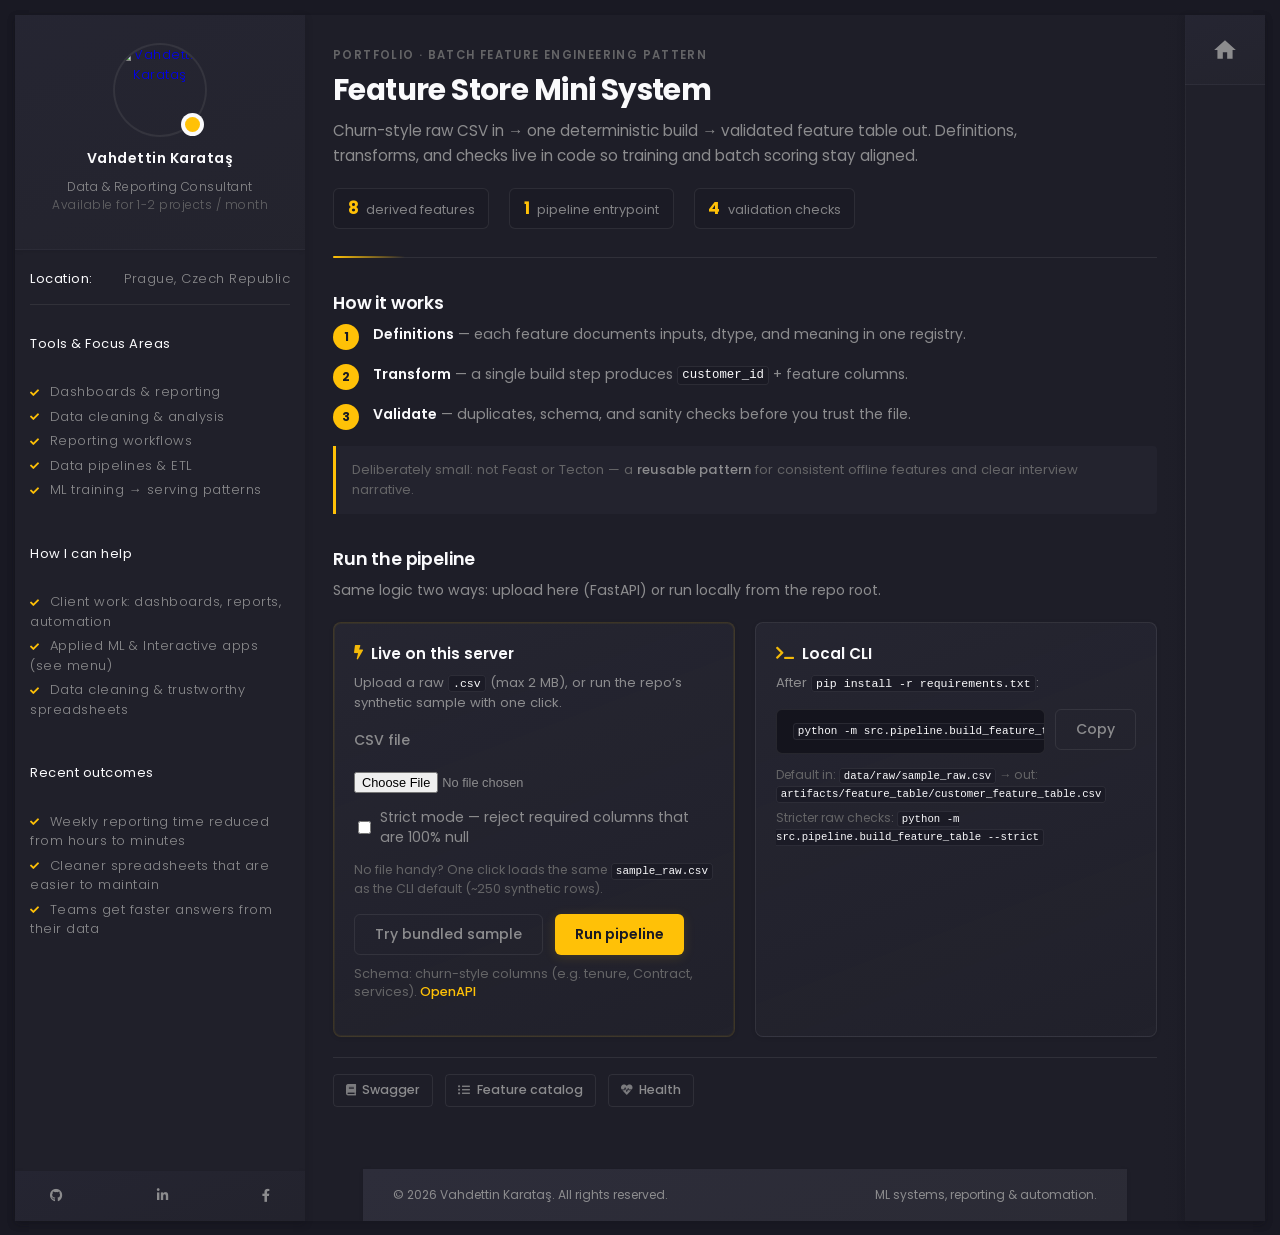
==== layout-shell/index.html @ 5b77ba9c "fix" ====
<!DOCTYPE html>
<html lang="en">
<head>
  <meta charset="UTF-8">
  <meta name="viewport" content="width=device-width, initial-scale=1.0">
  <!-- If you open this HTML from disk (file://), set your running API origin (uvicorn host:port). Ignored when served over http(s). -->
  <meta name="fs-api-origin" content="http://127.0.0.1:8000">
  <title>Feature Store Mini System — portfolio demo</title>
  <!-- Match main site: Poppins weights + Font Awesome 5 (same webfont family as SCSS "\f00c" checks) -->
  <link rel="preconnect" href="https://fonts.googleapis.com">
  <link rel="preconnect" href="https://fonts.gstatic.com" crossorigin>
  <link href="https://fonts.googleapis.com/css2?family=Poppins:wght@200;300;400;600;700&display=swap" rel="stylesheet">
  <link rel="stylesheet" href="https://cdnjs.cloudflare.com/ajax/libs/font-awesome/5.15.4/css/all.min.css" crossorigin="anonymous" referrerpolicy="no-referrer">
  <!-- Absolute /layout-shell/* so the same file works at GET / and GET /layout-shell/index.html -->
  <link rel="stylesheet" href="/layout-shell/styles.css">
  <link rel="stylesheet" href="/layout-shell/demo-content.css">
</head>
<body>
  <div class="shell-outer">
    <div class="shell-card">
      <!-- Left: same structure/classes as src/app/_layouts/info-bar/Index.jsx (desktop) -->
      <div class="art-info-bar">
        <div class="art-info-bar-frame">
          <div class="art-info-bar-header">
            <button type="button" class="art-info-bar-btn" aria-label="Toggle info" aria-expanded="false">
              <i class="fas fa-ellipsis-v" aria-hidden="true"></i>
            </button>
          </div>

          <div class="art-header">
            <div class="art-avatar">
              <a href="https://vahdetkaratas.com/img/face-1.jpg" class="art-avatar-curtain">
                <img src="https://vahdetkaratas.com/img/face-1.jpg" alt="Vahdettin Karataş" width="90" height="90">
                <i class="fas fa-expand" aria-hidden="true"></i>
              </a>
              <div class="art-lamp-light">
                <div class="art-available-lamp"></div>
              </div>
            </div>
            <h5 class="art-name mb-10"><a href="https://vahdetkaratas.com/">Vahdettin Karataş</a></h5>
            <div class="art-sm-text">Data &amp; Reporting Consultant</div>
            <div class="art-sm-text art-muted mb-10">Available for 1-2 projects / month</div>
          </div>

          <div id="scrollbar2" class="art-scroll-frame">
            <div class="art-table p-15-15">
              <ul>
                <li><h6>Location:</h6><span>Prague, Czech Republic</span></li>
              </ul>
            </div>

            <div class="art-ls-divider"></div>

            <div class="art-knowledge-block p-30-15">
              <h6 class="mb-15">Tools &amp; Focus Areas</h6>
              <ul class="art-knowledge-list p-15-0">
                <li>Dashboards &amp; reporting</li>
                <li>Data cleaning &amp; analysis</li>
                <li>Reporting workflows</li>
                <li>Data pipelines &amp; ETL</li>
                <li>ML training → serving patterns</li>
              </ul>
            </div>

            <div class="art-knowledge-block p-30-15">
              <h6 class="mb-15">How I can help</h6>
              <ul class="art-knowledge-list p-15-0">
                <li>Client work: dashboards, reports, automation</li>
                <li>Applied ML &amp; Interactive apps (see menu)</li>
                <li>Data cleaning &amp; trustworthy spreadsheets</li>
              </ul>
            </div>

            <div class="art-knowledge-block p-30-15">
              <h6 class="mb-15">Recent outcomes</h6>
              <ul class="art-knowledge-list p-15-0">
                <li>Weekly reporting time reduced from hours to minutes</li>
                <li>Cleaner spreadsheets that are easier to maintain</li>
                <li>Teams get faster answers from their data</li>
              </ul>
            </div>
          </div>

          <div class="art-ls-social">
            <a href="https://github.com/vahdetkaratas" target="_blank" rel="noopener noreferrer" title="Github"><i class="fab fa-github"></i></a>
            <a href="https://linkedin.com/in/vahdetkaratas" target="_blank" rel="noopener noreferrer" title="LinkedIn"><i class="fab fa-linkedin-in"></i></a>
            <a href="https://www.facebook.com/vakasoft/" target="_blank" rel="noopener noreferrer" title="Facebook"><i class="fab fa-facebook-f"></i></a>
          </div>
        </div>
      </div>

      <div class="shell-main-wrap" id="shellMainWrap">
        <div class="shell-mobile-curtain" id="shellMobileCurtain" aria-hidden="true"></div>
        <div class="shell-main">
          <main class="shell-scroll" id="shellScroll">
            <div class="shell-content" id="projectContent">
              <article class="fs-deck">
                <header class="fs-hero">
                  <p class="fs-eyebrow">Portfolio · batch feature engineering pattern</p>
                  <h1 class="fs-title">Feature Store Mini System</h1>
                  <p class="fs-subtitle">
                    Churn-style raw CSV in → one deterministic build → validated feature table out.
                    Definitions, transforms, and checks live in code so training and batch scoring stay aligned.
                  </p>
                  <ul class="fs-stats" aria-label="Project highlights">
                    <li><strong>8</strong><span>derived features</span></li>
                    <li><strong>1</strong><span>pipeline entrypoint</span></li>
                    <li><strong>4</strong><span>validation checks</span></li>
                  </ul>
                </header>

                <section class="fs-section" aria-labelledby="fs-fit-heading">
                  <h2 id="fs-fit-heading" class="fs-section-title">How it works</h2>
                  <ol class="fs-flow">
                    <li>
                      <span class="fs-flow-step" aria-hidden="true">1</span>
                      <span><strong>Definitions</strong> — each feature documents inputs, dtype, and meaning in one registry.</span>
                    </li>
                    <li>
                      <span class="fs-flow-step" aria-hidden="true">2</span>
                      <span><strong>Transform</strong> — a single build step produces <code>customer_id</code> + feature columns.</span>
                    </li>
                    <li>
                      <span class="fs-flow-step" aria-hidden="true">3</span>
                      <span><strong>Validate</strong> — duplicates, schema, and sanity checks before you trust the file.</span>
                    </li>
                  </ol>
                  <p class="fs-scope-note">
                    Deliberately small: not Feast or Tecton — a <em>reusable pattern</em> for consistent offline features and clear interview narrative.
                  </p>
                </section>

                <section class="fs-section" aria-labelledby="fs-run-heading">
                  <h2 id="fs-run-heading" class="fs-section-title">Run the pipeline</h2>
                  <p class="fs-section-lead">Same logic two ways: upload here (FastAPI) or run locally from the repo root.</p>

                  <div class="fs-run-grid">
                    <div class="fs-run-card fs-run-card--live">
                      <h3 class="fs-run-card-title"><i class="fas fa-bolt" aria-hidden="true"></i> Live on this server</h3>
                      <p class="fs-run-card-lead">Upload a raw <code>.csv</code> (max 2&nbsp;MB), or run the repo&rsquo;s synthetic sample with one click.</p>
                      <form id="fs-form" class="fs-form-compact" aria-label="Run pipeline on CSV">
                        <div class="fs-form-row">
                          <label class="fs-file-label" for="fs-file">CSV file</label>
                          <input type="file" id="fs-file" name="file" accept=".csv,text/csv" class="fs-file-input">
                        </div>
                        <div class="fs-form-row fs-form-row--tight">
                          <label class="fs-check-label"><input type="checkbox" id="fs-strict" name="strict"> Strict mode — reject required columns that are 100% null</label>
                        </div>
                        <p class="fs-sample-hint">No file handy? One click loads the same <code>sample_raw.csv</code> as the CLI default (~250 synthetic rows).</p>
                        <div class="fs-form-actions fs-form-actions--split">
                          <button type="button" class="fs-btn fs-btn--ghost" id="fs-sample-btn">Try bundled sample</button>
                          <button type="submit" class="fs-btn fs-btn--primary" id="fs-submit">Run pipeline</button>
                        </div>
                        <p class="fs-muted">Schema: churn-style columns (e.g. tenure, Contract, services). <a href="../docs" target="_blank" rel="noopener noreferrer">OpenAPI</a></p>
                      </form>
                    </div>

                    <div class="fs-run-card fs-run-card--cli">
                      <h3 class="fs-run-card-title"><i class="fas fa-terminal" aria-hidden="true"></i> Local CLI</h3>
                      <p class="fs-run-card-lead">After <code>pip install -r requirements.txt</code>:</p>
                      <div class="fs-cli-block">
                        <pre class="fs-cli" id="fs-cli-default"><code>python -m src.pipeline.build_feature_table</code></pre>
                        <button type="button" class="fs-btn fs-btn--ghost" id="fs-copy-cli" aria-label="Copy CLI command">Copy</button>
                      </div>
                      <p class="fs-cli-meta">Default in: <code>data/raw/sample_raw.csv</code> → out: <code>artifacts/feature_table/customer_feature_table.csv</code></p>
                      <p class="fs-cli-meta">Stricter raw checks: <code>python -m src.pipeline.build_feature_table --strict</code></p>
                    </div>
                  </div>

                  <nav class="fs-quick-links" aria-label="API shortcuts">
                    <a href="/docs" class="fs-quick-link" target="_blank" rel="noopener noreferrer"><i class="fas fa-book" aria-hidden="true"></i> Swagger</a>
                    <a href="/features" class="fs-quick-link"><i class="fas fa-list-ul" aria-hidden="true"></i> Feature catalog</a>
                    <a href="/health" class="fs-quick-link"><i class="fas fa-heartbeat" aria-hidden="true"></i> Health</a>
                  </nav>
                </section>
              </article>

              <div id="fs-error" class="fs-error fs-hidden" role="alert"></div>

              <div id="fs-result" class="fs-results fs-hidden">
                <h2 class="fs-section-title fs-results-title">Results</h2>
                <p class="fs-results-hint">JSON summaries below; preview is the first rows of the built feature table.</p>
                <div class="fs-panel">
                  <h3 class="fs-panel-title">Meta</h3>
                  <pre id="fs-meta" class="fs-pre"></pre>
                </div>
                <div class="fs-panel">
                  <h3 class="fs-panel-title">Input summary</h3>
                  <pre id="fs-input" class="fs-pre"></pre>
                </div>
                <div class="fs-panel">
                  <h3 class="fs-panel-title">Output summary</h3>
                  <pre id="fs-output" class="fs-pre"></pre>
                </div>
                <div class="fs-panel">
                  <h3 class="fs-panel-title">Validation <span id="fs-val-badge"></span></h3>
                  <pre id="fs-validation-summary" class="fs-pre"></pre>
                </div>
                <div class="fs-panel">
                  <h3 class="fs-panel-title">Feature columns</h3>
                  <pre id="fs-feature-cols" class="fs-pre"></pre>
                </div>
                <div class="fs-panel">
                  <h3 class="fs-panel-title">Preview rows</h3>
                  <p class="fs-panel-caption" id="fs-preview-caption" aria-live="polite"></p>
                  <div id="fs-preview-table" class="fs-table-wrap" role="region" aria-label="Feature table preview"></div>
                </div>
              </div>
            </div>

            <div class="container-fluid p-30-0">
              <footer class="footer">
                <div class="art-copy">© <span id="shellYear"></span> Vahdettin Karataş. All rights reserved.</div>
                <div class="footer-developer">ML systems, reporting &amp; automation.</div>
              </footer>
            </div>
          </main>
        </div>

        <aside class="shell-rail" aria-label="Home">
          <div class="shell-rail-header">
            <a class="shell-rail-home" href="https://vahdetkaratas.com/" id="shellHomeLink" title="Portfolio home" aria-label="Portfolio home">
              <svg viewBox="0 0 24 24" aria-hidden="true" class="shell-rail-home-icon">
                <path fill="currentColor" d="M10 20v-6h4v6h5v-8h3L12 3 2 12h3v8h5z"/>
              </svg>
            </a>
          </div>
          <div class="shell-rail-spacer" aria-hidden="true"></div>
        </aside>
      </div>
    </div>
  </div>

  <script>
    document.getElementById('shellYear').textContent = new Date().getFullYear();
    (function () {
      var btn = document.querySelector('.art-info-bar-btn');
      var bar = document.querySelector('.art-info-bar');
      var curtain = document.getElementById('shellMobileCurtain');
      if (!btn || !bar) return;
      function setOpen(open) {
        bar.classList.toggle('art-active', open);
        btn.classList.toggle('art-active', open);
        btn.setAttribute('aria-expanded', open ? 'true' : 'false');
        if (curtain) {
          curtain.classList.toggle('is-open', open);
          curtain.setAttribute('aria-hidden', open ? 'false' : 'true');
        }
      }
      btn.addEventListener('click', function () {
        setOpen(!bar.classList.contains('art-active'));
      });
      if (curtain) {
        curtain.addEventListener('click', function () {
          setOpen(false);
        });
      }
    })();
  </script>
  <script>
    (function () {
      var form = document.getElementById('fs-form');
      if (!form) return;
      var errEl = document.getElementById('fs-error');
      var resultEl = document.getElementById('fs-result');
      var submitBtn = document.getElementById('fs-submit');
      var sampleBtn = document.getElementById('fs-sample-btn');
      var copyCliBtn = document.getElementById('fs-copy-cli');

      if (copyCliBtn) {
        copyCliBtn.addEventListener('click', function () {
          var code = document.querySelector('#fs-cli-default code');
          var text = code ? code.textContent.trim() : '';
          if (!text) return;
          function done(ok) {
            var t = copyCliBtn.textContent;
            copyCliBtn.textContent = ok ? 'Copied' : 'Copy';
            if (ok) setTimeout(function () { copyCliBtn.textContent = t; }, 1600);
          }
          if (navigator.clipboard && navigator.clipboard.writeText) {
            navigator.clipboard.writeText(text).then(function () { done(true); }).catch(function () { done(false); });
          } else {
            done(false);
          }
        });
      }

      function showError(msg) {
        errEl.textContent = msg;
        errEl.classList.remove('fs-hidden');
        resultEl.classList.add('fs-hidden');
      }
      function clearError() {
        errEl.textContent = '';
        errEl.classList.add('fs-hidden');
      }

      function buildTable(rows) {
        if (!rows || !rows.length) return '<p class="fs-muted">No rows</p>';
        var keys = Object.keys(rows[0]);
        var h = '<table class="fs-data-table"><thead><tr>';
        keys.forEach(function (k) { h += '<th>' + escapeHtml(k) + '</th>'; });
        h += '</tr></thead><tbody>';
        rows.forEach(function (row) {
          h += '<tr>';
          keys.forEach(function (k) {
            var v = row[k];
            h += '<td>' + escapeHtml(v === null || v === undefined ? '' : String(v)) + '</td>';
          });
          h += '</tr>';
        });
        h += '</tbody></table>';
        return h;
      }
      function escapeHtml(s) {
        var d = document.createElement('div');
        d.textContent = s;
        return d.innerHTML;
      }

      /**
       * Resolve API URLs from this page location.
       * - http(s): one level up from layout-shell/ so /myapp/layout-shell/ → /myapp/demo/...
       * - file://: use meta fs-api-origin (default http://127.0.0.1:8000) — fetch cannot reach file:// paths.
       */
      function apiUrl(pathWithOptionalQuery) {
        var path = pathWithOptionalQuery.charAt(0) === '/' ? pathWithOptionalQuery.slice(1) : pathWithOptionalQuery;
        if (window.location.protocol === 'file:') {
          var meta = document.querySelector('meta[name="fs-api-origin"]');
          var origin = (meta && meta.getAttribute('content') || '').trim().replace(/\/$/, '');
          if (!origin) origin = 'http://127.0.0.1:8000';
          return origin + '/' + path;
        }
        return new URL('../' + path, window.location.href).href;
      }

      function setRunLoading(on, spinner) {
        submitBtn.disabled = on;
        if (sampleBtn) sampleBtn.disabled = on;
        submitBtn.classList.remove('is-loading');
        if (sampleBtn) sampleBtn.classList.remove('is-loading');
        if (on) {
          if (spinner === 'sample' && sampleBtn) sampleBtn.classList.add('is-loading');
          else submitBtn.classList.add('is-loading');
        }
        form.setAttribute('aria-busy', on ? 'true' : 'false');
      }

      function parseFetchResponse(res) {
        var ct = (res.headers.get('content-type') || '').toLowerCase();
        if (ct.indexOf('application/json') !== -1) {
          return res.json().then(function (data) {
            return { ok: res.ok, status: res.status, data: data, raw: null };
          });
        }
        return res.text().then(function (text) {
          return { ok: res.ok, status: res.status, data: null, raw: text };
        });
      }

      function postTransform(file) {
        var strict = document.getElementById('fs-strict').checked;
        var url = apiUrl('/demo/transform' + (strict ? '?strict=true' : ''));
        var fd = new FormData();
        fd.append('file', file);

        setRunLoading(true, 'submit');
        fetch(url, { method: 'POST', body: fd })
          .then(parseFetchResponse)
          .then(function (r) {
            setRunLoading(false);
            if (r.data === null && r.raw !== null) {
              var snippet = (r.raw || '').slice(0, 400);
              showError('Expected JSON from API but got another response (' + r.status + ').\n\n' + (snippet ? snippet + (r.raw.length > 400 ? '…' : '') : '(empty body)'));
              return;
            }
            if (!r.ok) {
              var d = r.data;
              var msg;
              if (r.status === 422 && d && d.detail && typeof d.detail === 'object') {
                msg = JSON.stringify(d.detail, null, 2);
              } else if (d && d.detail !== undefined) {
                msg = typeof d.detail === 'string' ? d.detail : JSON.stringify(d.detail, null, 2);
              } else {
                msg = d ? JSON.stringify(d, null, 2) : String(r.raw || '');
              }
              showError('Request failed (' + r.status + '):\n' + msg);
              return;
            }
            var data = r.data;
            document.getElementById('fs-meta').textContent = JSON.stringify(data.meta, null, 2);
            document.getElementById('fs-input').textContent = JSON.stringify(data.input, null, 2);
            document.getElementById('fs-output').textContent = JSON.stringify({
              row_count: data.output.row_count,
              column_count: data.output.column_count,
              id_column: data.output.id_column,
              feature_columns: data.output.feature_columns
            }, null, 2);
            document.getElementById('fs-validation-summary').textContent = JSON.stringify(data.validation.summary, null, 2);
            document.getElementById('fs-feature-cols').textContent = (data.output.feature_columns || []).join(', ');
            var rows = data.preview && data.preview.rows;
            document.getElementById('fs-preview-table').innerHTML = buildTable(rows);
            var cap = document.getElementById('fs-preview-caption');
            if (cap) {
              var n = rows && rows.length ? rows.length : 0;
              var lim = data.preview && data.preview.limit != null ? data.preview.limit : '';
              var cols = data.output && data.output.column_count != null ? data.output.column_count : '';
              cap.textContent = n
                ? 'Showing ' + n + ' row' + (n === 1 ? '' : 's') + (lim !== '' ? ' (preview cap ' + lim + ')' : '') + (cols !== '' ? ' · ' + cols + ' columns in output' : '') + '.'
                : '';
            }

            var badge = document.getElementById('fs-val-badge');
            var allOk = data.validation && data.validation.summary && data.validation.summary.all_ok;
            badge.innerHTML = allOk
              ? '<span class="fs-badge ok">all_ok</span>'
              : '<span class="fs-badge fail">issues</span>';

            resultEl.classList.remove('fs-hidden');
            var reduceMotion = window.matchMedia && window.matchMedia('(prefers-reduced-motion: reduce)').matches;
            try {
              resultEl.scrollIntoView({ behavior: reduceMotion ? 'auto' : 'smooth', block: 'start' });
            } catch (e) {
              resultEl.scrollIntoView(true);
            }
          })
          .catch(function (err) {
            setRunLoading(false);
            var msg = err.message || String(err);
            if (msg === 'Failed to fetch' || (err && err.name === 'TypeError')) {
              msg += '\n\nIf you opened this page from disk (file://), start the API (uvicorn) and either open http://127.0.0.1:8000/ or edit the fs-api-origin meta tag to match your server.';
            }
            showError(msg);
          });
      }

      if (sampleBtn) {
        sampleBtn.addEventListener('click', function () {
          clearError();
          resultEl.classList.add('fs-hidden');
          var cap = document.getElementById('fs-preview-caption');
          if (cap) cap.textContent = '';
          setRunLoading(true, 'sample');
          fetch(apiUrl('/demo/sample-raw.csv'))
            .then(function (res) {
              if (!res.ok) {
                setRunLoading(false);
                showError('Could not load bundled sample (' + res.status + '). Is data/raw/sample_raw.csv deployed with the app?');
                return null;
              }
              return res.blob();
            })
            .then(function (blob) {
              if (!blob) return;
              var file = new File([blob], 'sample_raw.csv', { type: 'text/csv' });
              postTransform(file);
            })
            .catch(function (err) {
              setRunLoading(false);
              var msg = err.message || String(err);
              if (msg === 'Failed to fetch' || (err && err.name === 'TypeError')) {
                msg += '\n\nIf you opened this page from disk (file://), start the API (uvicorn) and either open http://127.0.0.1:8000/ or edit the fs-api-origin meta tag to match your server.';
              }
              showError(msg);
            });
        });
      }

      form.addEventListener('submit', function (e) {
        e.preventDefault();
        clearError();
        resultEl.classList.add('fs-hidden');

        var fileInput = document.getElementById('fs-file');
        if (!fileInput.files || !fileInput.files.length) {
          showError('Choose a CSV file, or use “Try bundled sample”.');
          return;
        }

        postTransform(fileInput.files[0]);
      });
    })();
  </script>
</body>
</html>
---- layout-shell/styles.css ----
/**
 * layout-shell — info bar transcribed from:
 *   _config.scss (tokens), _info-bar.scss, _common.scss (art-table, utilities),
 *   _markup.scss (.art-info-bar / .art-scroll-frame), _enhancements.scss (info bar tweaks)
 */
:root {
  --main-color: #ffc107;
  --text-neon: 0 0 3px rgba(250, 250, 252, 0.4);
  --info-bar-1: rgb(32, 32, 42);
  --info-bar-2-a: rgb(37, 37, 50);
  --info-bar-2-b: rgb(35, 35, 45);
  --content-bg: rgb(30, 30, 40);
  --deep: rgb(25, 25, 35);
  --card-a: rgb(45, 45, 58);
  --card-b: rgb(43, 43, 53);
  --card-s-light: linear-gradient(159deg, rgba(45, 45, 58, 0.88) 0%, rgba(43, 43, 53, 0.88) 100%);
  --text-1: rgb(250, 250, 252);
  --text-2: rgb(140, 140, 142);
  --text-3: rgb(100, 100, 102);
  --border-soft: rgba(255, 255, 255, 0.08);
  --shadow-1: 0 3px 8px 0 rgba(15, 15, 20, 0.2);
  --shadow-2: 0 1px 4px 0 rgba(15, 15, 20, 0.1);
  --tr-sm: 0.2s ease-out;
  --tr-md: 0.4s ease-in-out;
  --rail-width: 80px;
}

* {
  box-sizing: border-box;
}

html,
body {
  margin: 0;
  min-height: 100%;
}

/* Shell outer = .art-app padding */
.shell-outer {
  padding: 15px;
  min-height: 100vh;
  overflow-x: hidden;
  font-family: "Poppins", var(--font-primary, sans-serif);
  background: var(--deep);
  color: var(--text-2);
  font-size: 13px;
  font-weight: 300;
  letter-spacing: 0.5px;
  -webkit-font-smoothing: subpixel-antialiased;
}

.shell-outer * {
  scrollbar-width: none;
}
.shell-outer *::-webkit-scrollbar {
  display: none;
}

.shell-card {
  max-width: 1440px;
  margin: 0 auto;
  background: var(--content-bg);
  box-shadow: var(--shadow-1);
  min-height: calc(100vh - 30px);
  display: flex;
  flex-wrap: nowrap;
  align-items: stretch;
  position: relative;
}

/* ========== INFO BAR (_info-bar.scss + _markup.scss) ========== */
/* No horizontal padding here — only .art-info-bar-frame has 0 15px (_markup).
   Adding both caused “box in box” (30px total inset vs original single gutter). */
/* Typography matches _common.scss body + info-bar text rhythm */
.art-info-bar {
  background: var(--info-bar-1);
  width: 290px;
  min-width: 290px;
  max-width: 290px;
  height: calc(100vh - 30px);
  position: relative;
  z-index: 999;
  box-shadow: var(--shadow-1);
  transition: 0.55s ease-in-out;
  box-sizing: border-box;
  overflow-x: hidden;
  font-size: 13px;
  font-weight: 300;
  letter-spacing: 0.5px;
  line-height: 1.5;
  -webkit-font-smoothing: subpixel-antialiased;
}

.art-info-bar .art-info-bar-frame {
  padding: 0 15px;
  position: relative;
  height: 100%;
  box-sizing: border-box;
}

/* Mobile header — hidden on desktop (_markup.scss) */
.art-info-bar .art-info-bar-header {
  width: 100%;
  height: 70px;
  justify-content: flex-start;
  align-items: center;
  position: absolute;
  left: 0;
  top: 0;
  z-index: 999999999999;
  display: none;
  box-sizing: border-box;
}

.art-info-bar .art-info-bar-btn {
  margin-left: auto;
  pointer-events: all;
  font-size: 14px;
  padding: 30px;
  background: none;
  border: none;
  font: inherit;
  cursor: pointer;
  color: var(--text-2);
}

.art-info-bar .art-info-bar-btn:hover {
  color: var(--text-1);
}

/* Fits inside .art-info-bar-frame (single 15px gutter — no root bar padding) */
.art-info-bar .art-header {
  position: absolute;
  left: 0;
  top: 0;
  z-index: 99999;
  width: 100%;
  box-sizing: border-box;
  padding: 30px;
  height: 235px;
  background: linear-gradient(159deg, rgba(37, 37, 50, 0.98) 0%, rgba(35, 35, 45, 0.98) 100%);
  text-align: center;
  box-shadow: var(--shadow-2);
  border-bottom: 1px solid rgba(140, 140, 142, 0.06);
}

.art-info-bar .art-avatar {
  width: 90px;
  height: 90px;
  margin: 0 auto 15px;
  border-radius: 50%;
  position: relative;
}

.art-info-bar .art-avatar .art-avatar-curtain {
  position: relative;
  width: 100%;
  height: 100%;
  border-radius: 50%;
  display: flex;
  justify-content: center;
  outline: inherit;
  transition: var(--tr-sm), box-shadow 0.2s ease;
  z-index: 0;
  overflow: hidden;
  box-shadow: 0 0 0 2px rgba(140, 140, 142, 0.15);
}

.art-info-bar .art-avatar .art-avatar-curtain:hover {
  opacity: 1;
  outline: inherit;
  box-shadow: 0 0 0 2px rgba(140, 140, 142, 0.25);
}

.art-info-bar .art-avatar .art-avatar-curtain i {
  background: linear-gradient(159deg, rgba(45, 45, 58, 0.88) 0%, rgba(43, 43, 53, 0.88) 100%);
  width: 30px;
  height: 30px;
  text-align: center;
  align-self: center;
  font-weight: 700;
  font-size: 12px;
  line-height: 30px;
  color: var(--text-1);
  border-radius: 50%;
  opacity: 0;
  z-index: 1;
  transition: var(--tr-md);
}

.art-info-bar .art-avatar .art-avatar-curtain img {
  position: absolute;
  width: 100%;
  height: 100%;
  object-fit: cover;
  border-radius: 50%;
  z-index: 0;
  left: 0;
  top: 0;
}

.art-info-bar .art-avatar .art-avatar-curtain:hover i {
  opacity: 0.7;
}

.art-info-bar .art-avatar .art-avatar-curtain:hover i:hover {
  opacity: 1;
  transform: scale(1.07);
}

/* Availability lamp */
.art-info-bar .art-avatar .art-lamp-light {
  z-index: 2;
}

.art-info-bar .art-avatar .art-lamp-light::before {
  content: "";
  position: absolute;
  bottom: -1px;
  right: 1px;
  background: var(--text-1);
  height: 23px;
  width: 23px;
  border-radius: 50%;
  animation: shell-puls 1s infinite;
}

@keyframes shell-puls {
  0% {
    transform: scale(0.6);
    opacity: 1;
  }
  100% {
    transform: scale(1);
    opacity: 0;
  }
}

.art-info-bar .art-avatar .art-available-lamp {
  position: absolute;
  bottom: 3px;
  right: 5px;
  height: 15px;
  width: 15px;
  background: var(--main-color);
  border-radius: 50%;
  z-index: 0;
  transition: var(--tr-md);
  overflow: visible;
}

/* Tooltip: SCSS uses position:relative on ::after — that keeps a layout box under the text area.
   Absolute + visibility fixes the phantom “extra box” while hover still matches the site. */
.art-info-bar .art-avatar .art-available-lamp::after {
  position: absolute;
  left: 28px;
  top: -10px;
  content: "I am available for freelance hire";
  width: 115px;
  display: block;
  padding: 5px 10px;
  font-size: 12px;
  font-weight: 200;
  font-family: "Poppins", sans-serif;
  color: var(--text-2);
  box-shadow: var(--shadow-2);
  background: var(--deep);
  opacity: 0;
  visibility: hidden;
  pointer-events: none;
  transform: translateX(20px);
  transition: var(--tr-md);
  text-align: left;
  white-space: normal;
  margin: 0;
}

.art-info-bar .art-avatar .art-available-lamp::before {
  content: "";
  position: absolute;
  height: 5px;
  width: 5px;
  right: -15px;
  top: 5px;
  opacity: 0;
  background: var(--deep);
  pointer-events: none;
  transform: translateX(20px) rotate(45deg);
  transition: var(--tr-md);
  z-index: 99;
}

.art-info-bar .art-avatar .art-available-lamp:hover::after {
  opacity: 1;
  visibility: visible;
  transform: translateX(0);
}

.art-info-bar .art-avatar .art-available-lamp:hover::before {
  opacity: 1;
  transform: translateX(0) rotate(45deg);
}

/* h5.art-name.mb-10 — .margin:0 was beating .mb-10 (higher specificity); keep 10px below name */
.art-info-bar .art-name {
  color: var(--text-1);
  transition: var(--tr-md);
  font-size: 14px;
  font-weight: 600;
  line-height: 1.25;
  margin: 0 0 10px 0;
  padding: 0;
}

.art-info-bar .art-name a {
  color: var(--text-1);
  text-decoration: none;
  transition: var(--tr-md);
}

.art-info-bar .art-name:hover a {
  color: var(--main-color);
}

.art-info-bar .art-header .art-sm-text {
  font-size: 12px;
  line-height: 1.5;
  margin: 0;
  padding: 0;
}

/* Scroll / list areas still use global .art-sm-text size if needed */
.art-sm-text {
  font-size: 12px;
}

.art-muted {
  color: var(--text-3);
}

/* .mb-10 under last header line (availability) */
.art-info-bar .art-header .art-sm-text.art-muted.mb-10 {
  margin-bottom: 10px;
}

.p-15-15 {
  padding-top: 15px;
  padding-bottom: 15px;
}

.p-30-15 {
  padding-top: 30px;
  padding-bottom: 15px;
}

.p-15-0 {
  padding-top: 15px;
  padding-bottom: 0;
}

.mb-10 {
  margin-bottom: 10px;
}

.mb-15 {
  margin-bottom: 15px;
}

/* Scroll area: _markup.scss .art-info-bar-frame .art-scroll-frame .scroll-content → 240px 0 50px */
.art-info-bar #scrollbar2.art-scroll-frame {
  width: 100%;
  max-width: 100%;
  height: calc(100vh - 30px);
  overflow-x: hidden;
  overflow-y: auto;
  -webkit-overflow-scrolling: touch;
  box-sizing: border-box;
  padding: 240px 0 50px;
}

/* _common.scss .art-table */
.art-info-bar .art-table {
  color: var(--text-2);
}

.art-info-bar .art-table ul {
  padding: 0;
  margin: 0;
}

.art-info-bar .art-table ul li {
  list-style-type: none;
  display: flex;
  justify-content: space-between;
  margin-bottom: 5px;
}

.art-info-bar .art-table ul li:last-child {
  margin-bottom: 0;
}

.art-info-bar .art-table ul li h6 {
  padding-right: 20px;
  margin: 0;
  font-size: 13px;
  font-weight: 400;
  color: var(--text-1);
  line-height: 1.45;
}

.art-info-bar .art-table ul li > span:nth-child(2) {
  text-align: right;
  font-size: 13px;
  line-height: 1.45;
}

/* _common .art-ls-divider + _enhancements */
.art-ls-divider {
  background: var(--text-3);
  width: 100%;
  height: 1px;
  opacity: 0.25;
}

/* .mb-15 must win — do not use margin:0 shorthand on h6 (was overriding .mb-15) */
.art-info-bar .art-knowledge-block > h6 {
  margin: 0 0 15px 0;
  padding: 0;
  font-size: 13px;
  font-weight: 400;
  color: var(--text-1);
  line-height: 1.35;
}

/* _info-bar.scss .art-knowledge-list */
.art-info-bar .art-knowledge-list {
  padding-left: 0;
  margin: 0;
  list-style: none;
}

.art-info-bar .art-knowledge-list li {
  list-style-type: none;
  margin-bottom: 5px;
  padding: 0;
  color: var(--text-2);
  font-size: 13px;
  line-height: 1.5;
}

.art-info-bar .art-knowledge-list li:last-child {
  margin-bottom: 0;
}

.art-info-bar .art-knowledge-list li::before {
  font-family: "Font Awesome 5 Free";
  font-weight: 900;
  content: "\f00c";
  margin-right: 10px;
  font-size: 9px;
  color: var(--main-color);
  display: inline-block;
  vertical-align: 0.1em;
}

/* _info-bar .art-ls-social */
.art-info-bar .art-ls-social {
  display: flex;
  align-items: center;
  justify-content: space-between;
  padding: 0 35px;
  height: 50px;
  background: linear-gradient(159deg, rgba(37, 37, 50, 0.98) 0%, rgba(35, 35, 45, 0.98) 100%);
  position: absolute;
  bottom: 0;
  box-shadow: var(--shadow-2);
  left: 0;
  width: 100%;
  box-sizing: border-box;
  z-index: 999;
}

/* _info-bar social links: no font-size in SCSS — inherit body 13px */
.art-info-bar .art-ls-social a {
  color: var(--text-2);
  transition: var(--tr-sm);
  font-size: 13px;
  line-height: 1;
}

.art-info-bar .art-ls-social a:hover {
  text-shadow: var(--text-neon);
  color: var(--text-1);
  transform: scale(1.1);
  opacity: 1;
}

/* ========== Main column + rail (unchanged shell) ========== */
.shell-main-wrap {
  flex: 1;
  min-width: 0;
  display: flex;
  flex-wrap: nowrap;
  align-items: stretch;
  position: relative;
  min-height: calc(100vh - 30px);
}

/* Desktop: no curtain node */
.shell-mobile-curtain {
  display: none;
}

@media (min-width: 921px) {
  .shell-main-wrap::after {
    content: "";
    position: absolute;
    right: var(--rail-width);
    top: 0;
    bottom: 0;
    width: 24px;
    background: linear-gradient(90deg, transparent 0%, rgba(25, 25, 35, 0.12) 100%);
    pointer-events: none;
    z-index: 5;
  }

  /*
   * Long main content: stretch sidebar + rail with the main column; window scrolls.
   */
  .shell-card {
    align-items: stretch;
  }

  .art-info-bar {
    height: auto;
    align-self: stretch;
    min-height: calc(100vh - 30px);
  }

  .art-info-bar .art-info-bar-frame {
    display: flex;
    flex-direction: column;
    min-height: 100%;
    height: 100%;
  }

  .art-info-bar #scrollbar2.art-scroll-frame {
    height: auto;
    flex: 1 1 auto;
    min-height: 10rem;
    max-height: none;
  }

  .shell-main-wrap {
    align-items: stretch;
    min-height: calc(100vh - 30px);
  }

  .shell-main {
    flex: 1 1 auto;
    min-width: 0;
    min-height: 0;
    display: flex;
    flex-direction: column;
  }

  main.shell-scroll {
    flex: 0 0 auto;
    min-height: 0;
    overflow-x: hidden;
    overflow-y: visible;
  }

  .shell-rail {
    align-self: stretch;
    min-height: calc(100vh - 30px);
  }
}

.shell-main {
  flex: 1;
  min-width: 0;
  display: flex;
  flex-direction: column;
  background: var(--content-bg);
}

.shell-scroll {
  flex: 1;
  min-height: 0;
  overflow-y: auto;
  padding: 2rem 1.75rem 0;
  -webkit-overflow-scrolling: touch;
  color: var(--text-1);
  font-size: 15px;
  font-weight: 400;
  letter-spacing: normal;
}

.shell-content {
  max-width: 900px;
  margin: 0 auto;
  min-height: 35vh;
}

.shell-placeholder {
  margin: 0;
  padding: 2rem 1.25rem;
  border: 1px dashed var(--border-soft);
  border-radius: 4px;
  color: var(--text-3);
  font-size: 0.88rem;
  text-align: center;
  background: rgba(25, 25, 35, 0.25);
}

.container-fluid {
  overflow-x: hidden;
  padding: 0 30px;
  position: relative;
  max-width: 100%;
  box-sizing: border-box;
}

.p-30-0 {
  padding-top: 30px;
  padding-bottom: 0;
}

.footer {
  width: 100%;
  padding: 17px 30px 7px;
  display: flex;
  flex-wrap: wrap;
  justify-content: space-between;
  align-items: center;
  background: linear-gradient(159deg, var(--card-a) 0%, var(--card-b) 100%);
  box-shadow: var(--shadow-2);
  font-size: 12px;
  color: var(--text-2);
  transition: 0.55s ease-in-out;
  z-index: 9;
}

.footer > div {
  margin-bottom: 10px;
}

.footer a {
  color: inherit;
  text-decoration: none;
  transition: var(--tr-sm);
}

.footer a:hover {
  color: var(--text-1);
}

.art-copy {
  color: var(--text-2);
}

.footer-developer {
  color: var(--text-2);
  text-align: right;
}

.shell-rail {
  width: var(--rail-width);
  min-width: var(--rail-width);
  flex-shrink: 0;
  background: var(--info-bar-1);
  display: flex;
  flex-direction: column;
  box-shadow: var(--shadow-1);
  position: relative;
  z-index: 6;
}

.shell-rail::before {
  content: "";
  position: absolute;
  left: 0;
  top: 0;
  bottom: 0;
  width: 1px;
  background: linear-gradient(
    180deg,
    transparent 0%,
    rgba(140, 140, 142, 0.2) 20%,
    rgba(140, 140, 142, 0.25) 50%,
    rgba(140, 140, 142, 0.2) 80%,
    transparent 100%
  );
  pointer-events: none;
}

.shell-rail-header {
  width: 100%;
  height: 70px;
  min-height: 70px;
  display: flex;
  align-items: center;
  justify-content: center;
  background: linear-gradient(159deg, rgba(37, 37, 50, 0.98) 0%, rgba(35, 35, 45, 0.98) 100%);
  border-bottom: 1px solid rgba(140, 140, 142, 0.08);
}

.shell-rail-home {
  display: flex;
  align-items: center;
  justify-content: center;
  width: 100%;
  height: 100%;
  color: var(--text-2);
  text-decoration: none;
  transition: color 0.2s, background 0.2s;
}

.shell-rail-home:hover {
  color: var(--main-color);
  background: rgba(255, 255, 255, 0.04);
}

.shell-rail-home-icon {
  width: 26px;
  height: 26px;
  display: block;
}

.shell-rail-spacer {
  flex: 1;
  min-height: 8px;
}

/* ========== Mobile (_markup max-width 920px) ========== */
@media (max-width: 920px) {
  .container-fluid {
    padding-left: 15px;
    padding-right: 15px;
  }

  .art-info-bar .art-info-bar-header {
    display: flex;
    flex-direction: row;
    align-items: center;
    justify-content: flex-start;
  }

  .shell-card {
    flex-direction: column;
    position: relative;
  }

  .shell-mobile-curtain.is-open {
    display: block;
    position: fixed;
    inset: 0;
    z-index: 998;
    background: rgba(30, 30, 40, 0.88);
    cursor: pointer;
    border: none;
    padding: 0;
    margin: 0;
  }

  .art-info-bar {
    position: absolute;
    left: -290px;
    width: 290px;
    height: 100vh;
    transition: transform 0.2s ease-out;
    z-index: 997;
  }

  .art-info-bar.art-active {
    transform: translateX(290px);
    z-index: 1000;
  }

  .art-info-bar .art-info-bar-btn {
    transform: translateX(70px);
    transition: var(--tr-md);
  }

  .art-info-bar.art-active .art-info-bar-btn {
    transform: translateX(0);
  }

  #scrollbar2.art-scroll-frame {
    height: 100vh;
  }

  .shell-main-wrap {
    flex-direction: column;
    min-height: 0;
    width: 100%;
    max-width: 100vw;
  }

  .shell-main-wrap::after {
    display: none !important;
  }

  .shell-scroll {
    min-height: 50vh;
  }

  .shell-rail {
    width: 100%;
    min-width: 100%;
    flex-direction: row;
    order: -1;
    min-height: 56px;
  }

  .shell-rail-header {
    width: 100%;
    height: 56px;
    min-height: 56px;
    border-bottom: 1px solid var(--border-soft);
  }

  .shell-rail-spacer {
    display: none;
  }
}

@media (max-width: 600px) {
  .footer {
    flex-direction: column;
    align-items: flex-start;
  }
  .footer-developer {
    text-align: left;
  }
}
---- layout-shell/demo-content.css ----
/* Feature Store Mini — main column: presentation + demo panels; theme = styles.css */

.fs-deck {
  max-width: 56rem;
}

#projectContent code {
  font-family: ui-monospace, "Cascadia Code", "Consolas", monospace;
  font-size: 0.88em;
  padding: 0.12em 0.35em;
  background: rgba(25, 25, 35, 0.75);
  border: 1px solid var(--border-soft);
  border-radius: 3px;
  color: var(--text-1);
}

.fs-file-input {
  max-width: 100%;
  font-size: 0.8rem;
  color: var(--text-2);
}

.fs-form-row--tight {
  margin-bottom: 0.5rem;
}

/* —— Hero —— */
.fs-hero {
  margin-bottom: 2rem;
  padding-bottom: 1.75rem;
  border-bottom: 1px solid var(--border-soft);
  position: relative;
}

.fs-hero::after {
  content: "";
  position: absolute;
  left: 0;
  bottom: -1px;
  width: 4.5rem;
  height: 2px;
  background: linear-gradient(90deg, var(--main-color), transparent);
  border-radius: 1px;
}

.fs-eyebrow {
  margin: 0 0 0.5rem;
  font-size: 0.72rem;
  font-weight: 600;
  letter-spacing: 0.12em;
  text-transform: uppercase;
  color: var(--text-3);
}

.fs-title {
  margin: 0 0 0.65rem;
  font-size: clamp(1.45rem, 2.8vw, 1.85rem);
  font-weight: 700;
  line-height: 1.2;
  color: var(--text-1);
  letter-spacing: -0.02em;
}

.fs-subtitle {
  margin: 0 0 1.25rem;
  font-size: 0.95rem;
  line-height: 1.65;
  color: var(--text-2);
  max-width: 48rem;
}

.fs-stats {
  display: flex;
  flex-wrap: wrap;
  gap: 0.75rem 1.25rem;
  margin: 0;
  padding: 0;
  list-style: none;
}

.fs-stats li {
  display: flex;
  align-items: baseline;
  gap: 0.45rem;
  padding: 0.4rem 0.85rem;
  background: rgba(25, 25, 35, 0.45);
  border: 1px solid var(--border-soft);
  border-radius: 6px;
  font-size: 0.8rem;
  color: var(--text-2);
}

.fs-stats strong {
  font-size: 1.05rem;
  font-weight: 700;
  color: var(--main-color);
}

.fs-stats li span {
  opacity: 0.92;
}

/* —— Sections —— */
.fs-section {
  margin-bottom: 2rem;
}

.fs-section-title {
  margin: 0 0 0.5rem;
  font-size: 1.1rem;
  font-weight: 600;
  color: var(--text-1);
  letter-spacing: -0.01em;
}

.fs-section-lead {
  margin: 0 0 1.25rem;
  font-size: 0.88rem;
  line-height: 1.55;
  color: var(--text-2);
  max-width: 42rem;
}

.fs-flow {
  margin: 0 0 1rem;
  padding: 0;
  list-style: none;
  counter-reset: fsflow;
}

.fs-flow li {
  display: flex;
  gap: 0.85rem;
  align-items: flex-start;
  margin-bottom: 0.85rem;
  font-size: 0.88rem;
  line-height: 1.55;
  color: var(--text-2);
}

.fs-flow li:last-child {
  margin-bottom: 0;
}

.fs-flow-step {
  flex-shrink: 0;
  width: 1.65rem;
  height: 1.65rem;
  display: flex;
  align-items: center;
  justify-content: center;
  font-size: 0.75rem;
  font-weight: 700;
  color: var(--deep);
  background: var(--main-color);
  border-radius: 50%;
  line-height: 1;
}

.fs-flow strong {
  color: var(--text-1);
  font-weight: 600;
}

.fs-scope-note {
  margin: 0;
  padding: 0.85rem 1rem;
  font-size: 0.82rem;
  line-height: 1.55;
  color: var(--text-3);
  background: rgba(45, 45, 58, 0.35);
  border-left: 3px solid var(--main-color);
  border-radius: 0 4px 4px 0;
}

.fs-scope-note em {
  color: var(--text-2);
  font-style: normal;
  font-weight: 500;
}

/* —— Run grid —— */
.fs-run-grid {
  display: grid;
  grid-template-columns: 1fr;
  gap: 1.15rem;
}

@media (min-width: 860px) {
  .fs-run-grid {
    grid-template-columns: 1fr 1fr;
    gap: 1.25rem;
    align-items: stretch;
  }
}

.fs-run-card {
  padding: 1.2rem 1.25rem 1.35rem;
  background: linear-gradient(159deg, rgba(45, 45, 58, 0.5) 0%, rgba(38, 38, 48, 0.4) 100%);
  border: 1px solid var(--border-soft);
  border-radius: 8px;
  box-shadow: var(--shadow-2);
  display: flex;
  flex-direction: column;
  min-height: 100%;
}

.fs-run-card--live {
  border-color: rgba(255, 193, 7, 0.12);
  box-shadow: var(--shadow-2), 0 0 0 1px rgba(255, 193, 7, 0.06) inset;
}

.fs-run-card-title {
  margin: 0 0 0.5rem;
  font-size: 0.95rem;
  font-weight: 600;
  color: var(--text-1);
  display: flex;
  align-items: center;
  gap: 0.5rem;
}

.fs-run-card-title i {
  color: var(--main-color);
  font-size: 0.9rem;
  opacity: 0.95;
}

.fs-run-card-lead {
  margin: 0 0 1rem;
  font-size: 0.82rem;
  line-height: 1.55;
  color: var(--text-2);
}

.fs-run-card-lead code {
  font-size: 0.78em;
}

.fs-form-compact .fs-form-row {
  margin-bottom: 0.85rem;
}

.fs-file-label {
  display: block;
  width: 100%;
  font-size: 0.78rem;
  font-weight: 500;
  color: var(--text-3);
  margin-bottom: 0.35rem;
}

.fs-check-label {
  font-size: 0.82rem;
  line-height: 1.45;
}

.fs-form-actions {
  margin: 1rem 0 0.65rem;
}

.fs-form-actions--split {
  display: flex;
  flex-wrap: wrap;
  align-items: stretch;
  gap: 0.65rem 0.75rem;
}

@media (max-width: 520px) {
  .fs-form-actions--split {
    flex-direction: column;
  }

  .fs-form-actions--split .fs-btn {
    width: 100%;
    justify-content: center;
  }
}

.fs-sample-hint {
  margin: 0 0 0.85rem;
  font-size: 0.78rem;
  line-height: 1.45;
  color: var(--text-3);
}

.fs-sample-hint code {
  font-size: 0.92em;
  color: var(--text-2);
}

.fs-cli-block {
  display: flex;
  flex-wrap: wrap;
  align-items: flex-start;
  gap: 0.65rem;
  margin-bottom: 0.75rem;
}

.fs-cli {
  flex: 1;
  min-width: 0;
  margin: 0;
  padding: 0.75rem 1rem;
  font-size: 0.78rem;
  line-height: 1.5;
  overflow-x: auto;
  background: rgba(18, 18, 26, 0.85);
  border: 1px solid var(--border-soft);
  border-radius: 6px;
  color: #c5e4c8;
}

.fs-cli code {
  font-family: ui-monospace, "Cascadia Code", "Consolas", monospace;
  color: inherit;
  padding: 0;
  border: none;
  background: transparent;
  border-radius: 0;
  font-size: inherit;
}

.fs-cli-meta {
  margin: 0 0 0.4rem;
  font-size: 0.76rem;
  line-height: 1.5;
  color: var(--text-3);
}

.fs-cli-meta:last-child {
  margin-bottom: 0;
}

.fs-cli-meta code {
  font-size: 0.92em;
  color: var(--text-2);
}

.fs-quick-links {
  display: flex;
  flex-wrap: wrap;
  gap: 0.5rem 0.75rem;
  margin-top: 1.25rem;
  padding-top: 1rem;
  border-top: 1px solid var(--border-soft);
}

.fs-quick-link {
  display: inline-flex;
  align-items: center;
  gap: 0.4rem;
  padding: 0.4rem 0.75rem;
  font-size: 0.78rem;
  font-weight: 500;
  color: var(--text-2);
  text-decoration: none;
  border: 1px solid var(--border-soft);
  border-radius: 4px;
  transition: color 0.15s, border-color 0.15s, background 0.15s;
}

.fs-quick-link:hover {
  color: var(--main-color);
  border-color: rgba(255, 193, 7, 0.25);
  background: rgba(255, 193, 7, 0.06);
}

.fs-quick-link i {
  font-size: 0.72rem;
  opacity: 0.85;
}

/* —— Results block —— */
.fs-results {
  margin-top: 2rem;
  padding-top: 1.5rem;
  border-top: 1px solid var(--border-soft);
}

.fs-results-title {
  margin-bottom: 0.35rem;
}

.fs-results-hint {
  margin: 0 0 1.25rem;
  font-size: 0.8rem;
  color: var(--text-3);
  max-width: 40rem;
}

/* —— Panels —— */
.fs-panel {
  margin-bottom: 1.5rem;
  padding: 1.25rem 1.35rem;
  background: linear-gradient(159deg, rgba(45, 45, 58, 0.55) 0%, rgba(43, 43, 53, 0.45) 100%);
  border: 1px solid var(--border-soft);
  border-radius: 6px;
  box-shadow: var(--shadow-2);
}

.fs-panel-title {
  margin: 0 0 0.65rem;
  font-size: 1.05rem;
  font-weight: 600;
  color: var(--text-1);
}

.fs-panel-caption {
  margin: -0.35rem 0 0.5rem;
  font-size: 0.76rem;
  line-height: 1.45;
  color: var(--text-3);
}

.fs-panel p,
.fs-panel li {
  font-size: 0.88rem;
  color: var(--text-2);
  line-height: 1.55;
  margin: 0 0 0.5rem;
}

.fs-panel ul {
  margin: 0;
  padding-left: 1.1rem;
}

.fs-form-row {
  display: flex;
  flex-wrap: wrap;
  align-items: center;
  gap: 1rem;
  margin-bottom: 1rem;
}

.fs-form-row label {
  font-size: 0.88rem;
  color: var(--text-2);
  cursor: pointer;
  display: inline-flex;
  align-items: center;
  gap: 0.4rem;
}

.fs-btn {
  display: inline-flex;
  align-items: center;
  justify-content: center;
  gap: 0.5rem;
  padding: 0.55rem 1.25rem;
  font-family: inherit;
  font-size: 0.88rem;
  font-weight: 600;
  color: var(--deep);
  background: var(--main-color);
  border: none;
  border-radius: 6px;
  cursor: pointer;
  transition: opacity 0.2s, transform 0.15s, box-shadow 0.2s;
}

.fs-btn--primary {
  box-shadow: 0 2px 12px rgba(255, 193, 7, 0.15);
}

.fs-btn--primary:hover:not(:disabled) {
  box-shadow: 0 4px 18px rgba(255, 193, 7, 0.22);
}

.fs-btn--ghost {
  color: var(--text-2);
  background: transparent;
  border: 1px solid var(--border-soft);
  font-weight: 500;
}

.fs-btn--ghost:hover:not(:disabled) {
  color: var(--main-color);
  border-color: rgba(255, 193, 7, 0.3);
  background: rgba(255, 193, 7, 0.05);
}

.fs-btn:hover:not(:disabled) {
  opacity: 0.95;
}

.fs-btn:disabled {
  opacity: 0.45;
  cursor: not-allowed;
}

.fs-btn.is-loading {
  position: relative;
  color: transparent;
}

.fs-btn.is-loading::after {
  content: "";
  position: absolute;
  width: 1rem;
  height: 1rem;
  border: 2px solid rgba(0, 0, 0, 0.2);
  border-top-color: var(--deep);
  border-radius: 50%;
  animation: fs-spin 0.65s linear infinite;
}

@keyframes fs-spin {
  to {
    transform: rotate(360deg);
  }
}

.fs-btn--ghost.is-loading {
  position: relative;
  color: transparent !important;
}

.fs-btn--ghost.is-loading::after {
  content: "";
  position: absolute;
  width: 1rem;
  height: 1rem;
  border: 2px solid rgba(255, 255, 255, 0.15);
  border-top-color: var(--main-color);
  border-radius: 50%;
  animation: fs-spin 0.65s linear infinite;
}

.fs-btn:focus-visible,
.fs-quick-link:focus-visible,
.fs-muted a:focus-visible {
  outline: 2px solid var(--main-color);
  outline-offset: 2px;
}

.fs-file-input:focus-visible {
  outline: 2px solid var(--main-color);
  outline-offset: 2px;
}

@media (prefers-reduced-motion: reduce) {
  .fs-btn.is-loading::after,
  .fs-btn--ghost.is-loading::after {
    animation: none;
    border-color: rgba(255, 255, 255, 0.25);
    border-top-color: var(--main-color);
  }
}

.fs-muted {
  font-size: 0.8rem;
  color: var(--text-3);
  margin-top: 0.35rem;
}

.fs-muted a {
  color: var(--main-color);
  text-decoration: none;
  font-weight: 500;
}

.fs-muted a:hover {
  text-decoration: underline;
}

.fs-pre {
  margin: 0;
  padding: 1rem;
  font-size: 0.75rem;
  line-height: 1.45;
  overflow-x: auto;
  background: rgba(25, 25, 35, 0.65);
  border: 1px solid var(--border-soft);
  border-radius: 4px;
  color: var(--text-2);
  white-space: pre-wrap;
  word-break: break-word;
}

.fs-table-wrap {
  overflow-x: auto;
  margin-top: 0.5rem;
  border: 1px solid var(--border-soft);
  border-radius: 4px;
}

.fs-table-wrap table {
  width: 100%;
  border-collapse: collapse;
  font-size: 0.72rem;
}

.fs-table-wrap th,
.fs-table-wrap td {
  padding: 0.35rem 0.5rem;
  text-align: left;
  border-bottom: 1px solid var(--border-soft);
  color: var(--text-2);
}

.fs-table-wrap th {
  color: var(--text-1);
  font-weight: 500;
  background: rgba(25, 25, 35, 0.5);
}

.fs-data-table tbody tr:nth-child(even) {
  background: rgba(255, 255, 255, 0.02);
}

.fs-badge {
  display: inline-block;
  padding: 0.2rem 0.5rem;
  border-radius: 3px;
  font-size: 0.75rem;
  font-weight: 500;
}

.fs-badge.ok {
  background: rgba(76, 175, 80, 0.2);
  color: #a5d6a7;
}

.fs-badge.fail {
  background: rgba(244, 67, 54, 0.15);
  color: #ef9a9a;
}

.fs-error {
  margin-top: 1rem;
  padding: 1rem;
  border: 1px solid rgba(244, 67, 54, 0.35);
  border-radius: 4px;
  background: rgba(244, 67, 54, 0.08);
  color: #ef9a9a;
  font-size: 0.85rem;
  white-space: pre-wrap;
  word-break: break-word;
}

.fs-lead {
  font-size: 0.95rem;
  color: var(--text-2);
  line-height: 1.6;
  margin: 0 0 1.25rem;
  max-width: 52ch;
}

.fs-hidden {
  display: none !important;
}
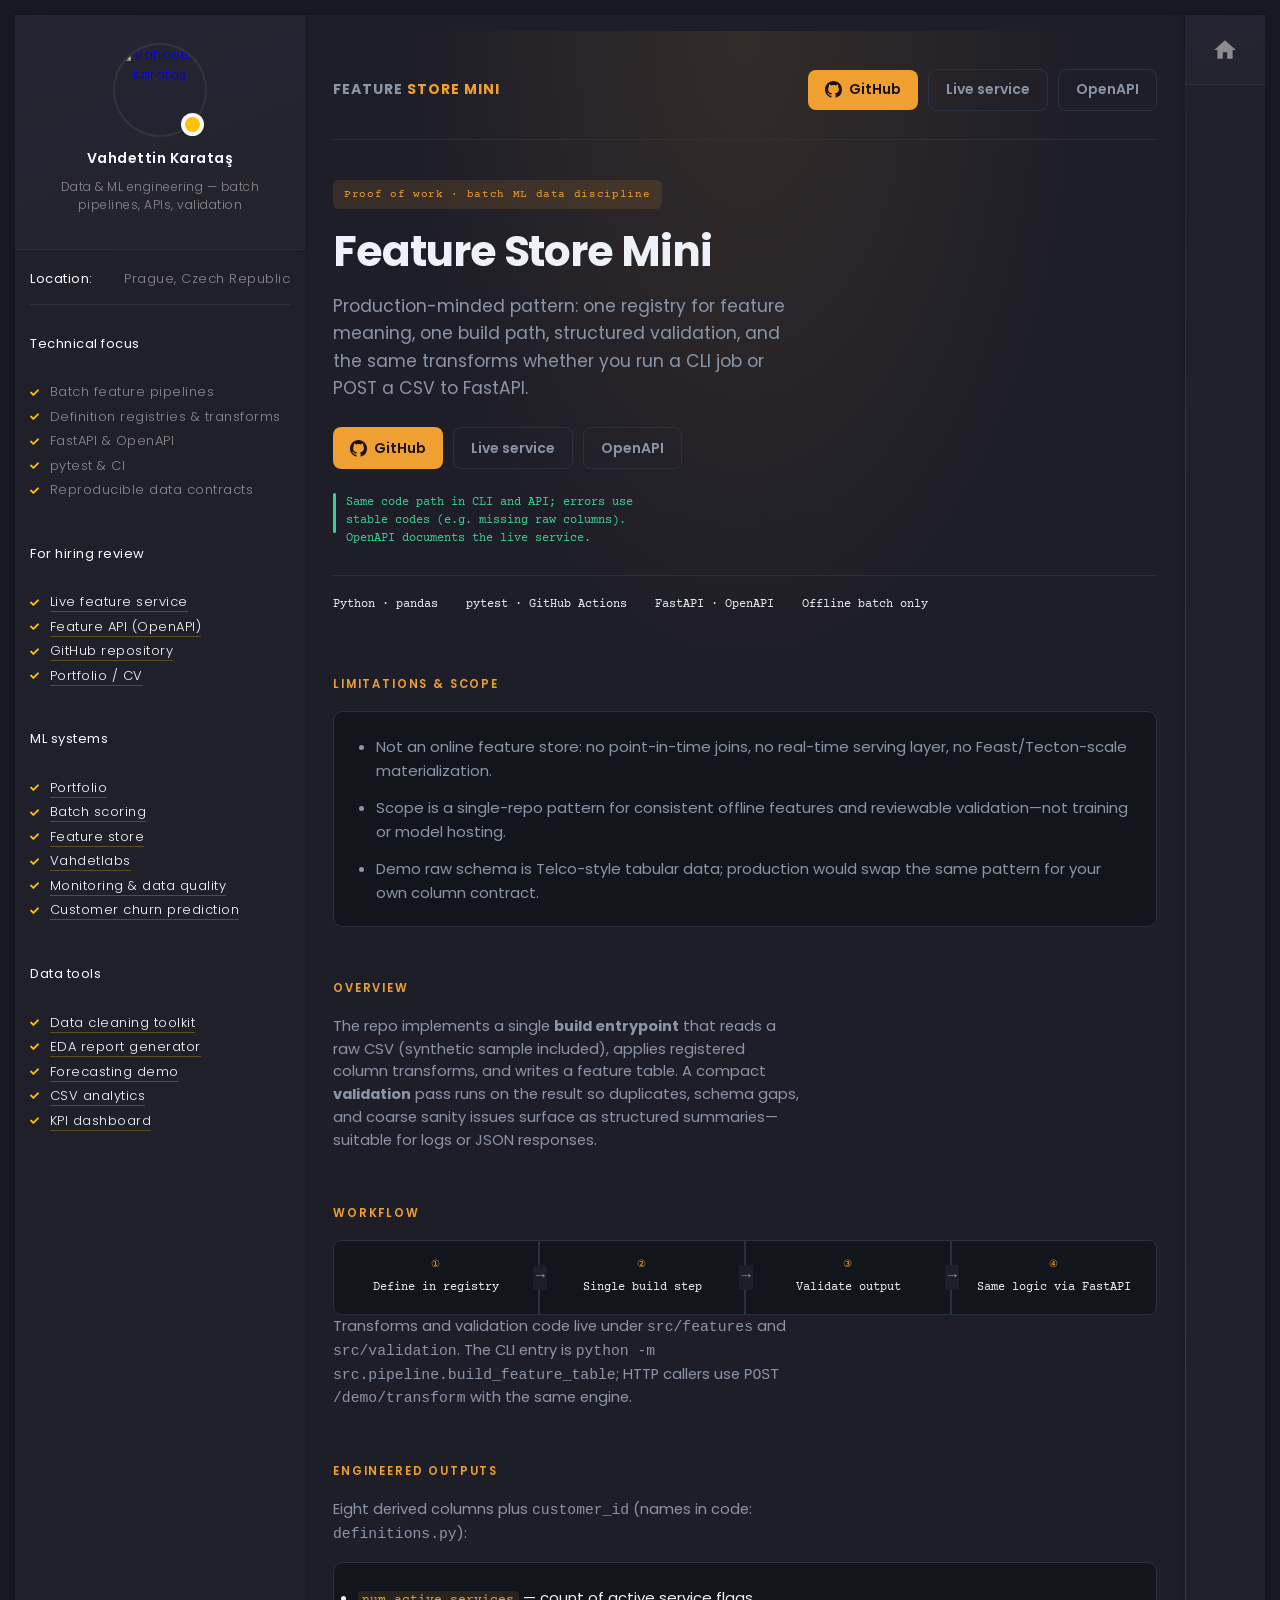
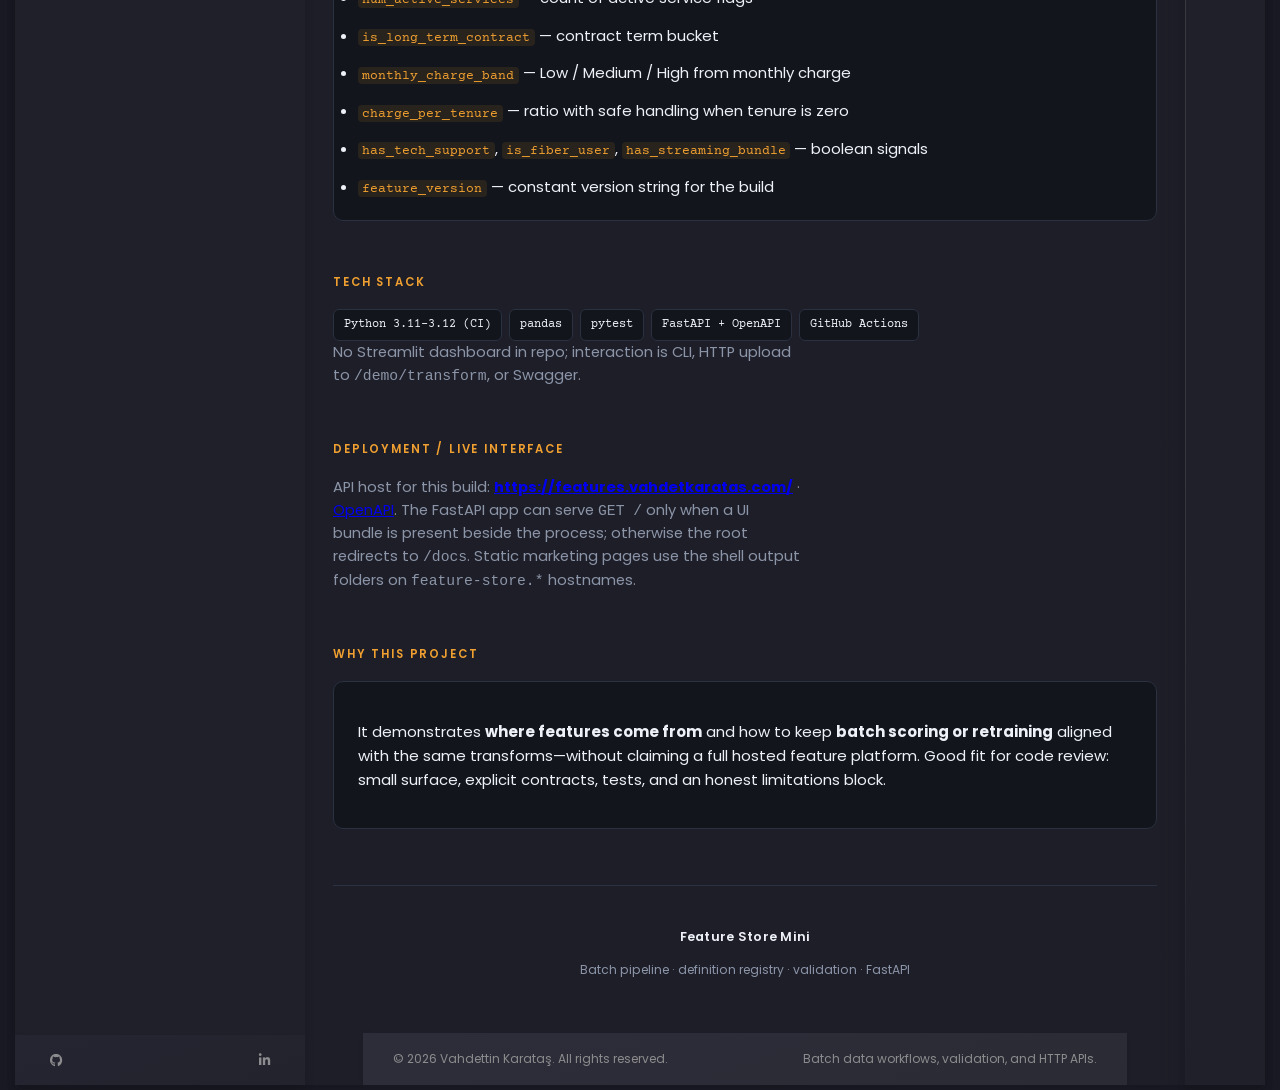
==== commit bdfbde20: "u3" ====
--- a/layout-shell/index.html
+++ b/layout-shell/index.html
@@ -2,23 +2,29 @@
 <html lang="en">
 <head>
   <meta charset="UTF-8">
-  <meta name="viewport" content="width=device-width, initial-scale=1.0">
-  <!-- If you open this HTML from disk (file://), set your running API origin (uvicorn host:port). Ignored when served over http(s). -->
-  <meta name="fs-api-origin" content="http://127.0.0.1:8000">
-  <title>Feature Store Mini System — portfolio demo</title>
-  <!-- Match main site: Poppins weights + Font Awesome 5 (same webfont family as SCSS "\f00c" checks) -->
+  <meta name="viewport" content="width=device-width, initial-scale=1">
+  <meta name="description" content="Batch feature pipeline with a shared definition registry, pandas transforms, validation checks, FastAPI catalog and transform endpoint, and pytest CI.">
+  <meta name="theme-color" content="#191923">
+  <title>Feature Store Mini — batch feature workflow</title>
+  <base id="shellAssetBase" href="/layout-shell/">
+  <script>
+  (function () {
+    var b = document.getElementById("shellAssetBase");
+    if (b && location.protocol === "file:") b.href = "./";
+  })();
+  </script>
+  <link rel="icon" href="favicon.svg" type="image/svg+xml">
+  <link rel="shortcut icon" href="favicon.svg" type="image/svg+xml">
   <link rel="preconnect" href="https://fonts.googleapis.com">
   <link rel="preconnect" href="https://fonts.gstatic.com" crossorigin>
-  <link href="https://fonts.googleapis.com/css2?family=Poppins:wght@200;300;400;600;700&display=swap" rel="stylesheet">
+  <link href="https://fonts.googleapis.com/css2?family=Courier+Prime:ital,wght@0,400;0,700;1,400&family=Poppins:wght@200;300;400;600;700&display=swap" rel="stylesheet">
   <link rel="stylesheet" href="https://cdnjs.cloudflare.com/ajax/libs/font-awesome/5.15.4/css/all.min.css" crossorigin="anonymous" referrerpolicy="no-referrer">
-  <!-- Absolute /layout-shell/* so the same file works at GET / and GET /layout-shell/index.html -->
-  <link rel="stylesheet" href="/layout-shell/styles.css">
-  <link rel="stylesheet" href="/layout-shell/demo-content.css">
+  <link rel="stylesheet" href="shell.css">
+  <link rel="stylesheet" href="demo-content.css">
 </head>
 <body>
   <div class="shell-outer">
     <div class="shell-card">
-      <!-- Left: same structure/classes as src/app/_layouts/info-bar/Index.jsx (desktop) -->
       <div class="art-info-bar">
         <div class="art-info-bar-frame">
           <div class="art-info-bar-header">
@@ -29,7 +35,7 @@
 
           <div class="art-header">
             <div class="art-avatar">
-              <a href="https://vahdetkaratas.com/img/face-1.jpg" class="art-avatar-curtain">
+              <a href="https://vahdetkaratas.com/" class="art-avatar-curtain">
                 <img src="https://vahdetkaratas.com/img/face-1.jpg" alt="Vahdettin Karataş" width="90" height="90">
                 <i class="fas fa-expand" aria-hidden="true"></i>
               </a>
@@ -38,8 +44,8 @@
               </div>
             </div>
             <h5 class="art-name mb-10"><a href="https://vahdetkaratas.com/">Vahdettin Karataş</a></h5>
-            <div class="art-sm-text">Data &amp; Reporting Consultant</div>
-            <div class="art-sm-text art-muted mb-10">Available for 1-2 projects / month</div>
+            <div class="art-sm-text">Data &amp; ML engineering — batch pipelines, APIs, validation</div>
+            
           </div>
 
           <div id="scrollbar2" class="art-scroll-frame">
@@ -52,39 +58,41 @@
             <div class="art-ls-divider"></div>
 
             <div class="art-knowledge-block p-30-15">
-              <h6 class="mb-15">Tools &amp; Focus Areas</h6>
+              <h6 class="mb-15">Technical focus</h6>
               <ul class="art-knowledge-list p-15-0">
-                <li>Dashboards &amp; reporting</li>
-                <li>Data cleaning &amp; analysis</li>
-                <li>Reporting workflows</li>
-                <li>Data pipelines &amp; ETL</li>
-                <li>ML training → serving patterns</li>
+                <li>Batch feature pipelines</li>
+<li>Definition registries &amp; transforms</li>
+<li>FastAPI &amp; OpenAPI</li>
+<li>pytest &amp; CI</li>
+<li>Reproducible data contracts</li>
               </ul>
             </div>
 
             <div class="art-knowledge-block p-30-15">
-              <h6 class="mb-15">How I can help</h6>
+              <h6 class="mb-15">For hiring review</h6>
               <ul class="art-knowledge-list p-15-0">
-                <li>Client work: dashboards, reports, automation</li>
-                <li>Applied ML &amp; Interactive apps (see menu)</li>
-                <li>Data cleaning &amp; trustworthy spreadsheets</li>
+                <li><a href="https://features.vahdetkaratas.com/" target="_blank" rel="noopener noreferrer">Live feature service</a></li>
+<li><a href="https://features.vahdetkaratas.com/docs" target="_blank" rel="noopener noreferrer">Feature API (OpenAPI)</a></li>
+<li><a href="https://github.com/vahdetkaratas/feature-store-mini-system" target="_blank" rel="noopener noreferrer">GitHub repository</a></li>
+<li><a href="https://vahdetkaratas.com/" target="_blank" rel="noopener noreferrer">Portfolio / CV</a></li>
               </ul>
             </div>
 
-            <div class="art-knowledge-block p-30-15">
-              <h6 class="mb-15">Recent outcomes</h6>
-              <ul class="art-knowledge-list p-15-0">
-                <li>Weekly reporting time reduced from hours to minutes</li>
-                <li>Cleaner spreadsheets that are easier to maintain</li>
-                <li>Teams get faster answers from their data</li>
-              </ul>
-            </div>
+            <div class="art-knowledge-block p-30-15"><h6 class="mb-15">ML systems</h6><ul class="art-knowledge-list p-15-0"><li><a href="https://vahdetkaratas.com/portfolio" target="_blank" rel="noopener noreferrer">Portfolio</a></li>
+<li><a href="https://batch-scoring.vahdetlabs.com/" target="_blank" rel="noopener noreferrer">Batch scoring</a></li>
+<li><a href="https://feature-store.vahdetlabs.com/" target="_blank" rel="noopener noreferrer">Feature store</a></li>
+<li><a href="https://vahdetlabs.com/" target="_blank" rel="noopener noreferrer">Vahdetlabs</a></li>
+<li><a href="https://monitoring.vahdetlabs.com/" target="_blank" rel="noopener noreferrer">Monitoring &amp; data quality</a></li>
+<li><a href="https://churn.vahdetlabs.com/" target="_blank" rel="noopener noreferrer">Customer churn prediction</a></li></ul></div><div class="art-knowledge-block p-30-15"><h6 class="mb-15">Data tools</h6><ul class="art-knowledge-list p-15-0"><li><a href="https://data-cleaning.vahdetlabs.com/" target="_blank" rel="noopener noreferrer">Data cleaning toolkit</a></li>
+<li><a href="https://eda-report.vahdetlabs.com/" target="_blank" rel="noopener noreferrer">EDA report generator</a></li>
+<li><a href="https://forecasting.vahdetlabs.com/" target="_blank" rel="noopener noreferrer">Forecasting demo</a></li>
+<li><a href="https://ai-analysis.vahdetlabs.com/" target="_blank" rel="noopener noreferrer">CSV analytics</a></li>
+<li><a href="https://kpi-dashboard.vahdetlabs.com/" target="_blank" rel="noopener noreferrer">KPI dashboard</a></li></ul></div>
           </div>
 
           <div class="art-ls-social">
-            <a href="https://github.com/vahdetkaratas" target="_blank" rel="noopener noreferrer" title="Github"><i class="fab fa-github"></i></a>
-            <a href="https://linkedin.com/in/vahdetkaratas" target="_blank" rel="noopener noreferrer" title="LinkedIn"><i class="fab fa-linkedin-in"></i></a>
-            <a href="https://www.facebook.com/vakasoft/" target="_blank" rel="noopener noreferrer" title="Facebook"><i class="fab fa-facebook-f"></i></a>
+            <a href="https://github.com/vahdetkaratas" target="_blank" rel="noopener noreferrer" title="GitHub" aria-label="GitHub"><i class="fab fa-github" aria-hidden="true"></i></a>
+<a href="https://linkedin.com/in/vahdetkaratas" target="_blank" rel="noopener noreferrer" title="LinkedIn" aria-label="LinkedIn"><i class="fab fa-linkedin-in" aria-hidden="true"></i></a>
           </div>
         </div>
       </div>
@@ -94,116 +102,123 @@
         <div class="shell-main">
           <main class="shell-scroll" id="shellScroll">
             <div class="shell-content" id="projectContent">
-              <article class="fs-deck">
-                <header class="fs-hero">
-                  <p class="fs-eyebrow">Portfolio · batch feature engineering pattern</p>
-                  <h1 class="fs-title">Feature Store Mini System</h1>
-                  <p class="fs-subtitle">
-                    Churn-style raw CSV in → one deterministic build → validated feature table out.
-                    Definitions, transforms, and checks live in code so training and batch scoring stay aligned.
-                  </p>
-                  <ul class="fs-stats" aria-label="Project highlights">
-                    <li><strong>8</strong><span>derived features</span></li>
-                    <li><strong>1</strong><span>pipeline entrypoint</span></li>
-                    <li><strong>4</strong><span>validation checks</span></li>
-                  </ul>
-                </header>
-
-                <section class="fs-section" aria-labelledby="fs-fit-heading">
-                  <h2 id="fs-fit-heading" class="fs-section-title">How it works</h2>
-                  <ol class="fs-flow">
-                    <li>
-                      <span class="fs-flow-step" aria-hidden="true">1</span>
-                      <span><strong>Definitions</strong> — each feature documents inputs, dtype, and meaning in one registry.</span>
-                    </li>
-                    <li>
-                      <span class="fs-flow-step" aria-hidden="true">2</span>
-                      <span><strong>Transform</strong> — a single build step produces <code>customer_id</code> + feature columns.</span>
-                    </li>
-                    <li>
-                      <span class="fs-flow-step" aria-hidden="true">3</span>
-                      <span><strong>Validate</strong> — duplicates, schema, and sanity checks before you trust the file.</span>
-                    </li>
-                  </ol>
-                  <p class="fs-scope-note">
-                    Deliberately small: not Feast or Tecton — a <em>reusable pattern</em> for consistent offline features and clear interview narrative.
-                  </p>
-                </section>
-
-                <section class="fs-section" aria-labelledby="fs-run-heading">
-                  <h2 id="fs-run-heading" class="fs-section-title">Run the pipeline</h2>
-                  <p class="fs-section-lead">Same logic two ways: upload here (FastAPI) or run locally from the repo root.</p>
-
-                  <div class="fs-run-grid">
-                    <div class="fs-run-card fs-run-card--live">
-                      <h3 class="fs-run-card-title"><i class="fas fa-bolt" aria-hidden="true"></i> Live on this server</h3>
-                      <p class="fs-run-card-lead">Upload a raw <code>.csv</code> (max 2&nbsp;MB), or run the repo&rsquo;s synthetic sample with one click.</p>
-                      <form id="fs-form" class="fs-form-compact" aria-label="Run pipeline on CSV">
-                        <div class="fs-form-row">
-                          <label class="fs-file-label" for="fs-file">CSV file</label>
-                          <input type="file" id="fs-file" name="file" accept=".csv,text/csv" class="fs-file-input">
-                        </div>
-                        <div class="fs-form-row fs-form-row--tight">
-                          <label class="fs-check-label"><input type="checkbox" id="fs-strict" name="strict"> Strict mode — reject required columns that are 100% null</label>
-                        </div>
-                        <p class="fs-sample-hint">No file handy? One click loads the same <code>sample_raw.csv</code> as the CLI default (~250 synthetic rows).</p>
-                        <div class="fs-form-actions fs-form-actions--split">
-                          <button type="button" class="fs-btn fs-btn--ghost" id="fs-sample-btn">Try bundled sample</button>
-                          <button type="submit" class="fs-btn fs-btn--primary" id="fs-submit">Run pipeline</button>
-                        </div>
-                        <p class="fs-muted">Schema: churn-style columns (e.g. tenure, Contract, services). <a href="../docs" target="_blank" rel="noopener noreferrer">OpenAPI</a></p>
-                      </form>
+              <div class="batch-page">
+                <a class="skip" href="#main">Skip to content</a>
+
+                <div class="wrap">
+                  <header>
+                    <div class="logo" id="top">Feature <span>store mini</span></div>
+                    <div class="nav-actions">
+                      <a class="btn btn-primary" href="https://github.com/vahdetkaratas/feature-store-mini-system" target="_blank" rel="noopener noreferrer"><svg viewBox="0 0 24 24" aria-hidden="true"><path d="M12 0C5.37 0 0 5.37 0 12c0 5.31 3.435 9.795 8.205 11.385.6.105.825-.255.825-.57 0-.285-.015-1.23-.015-2.235-3.015.555-3.795-.735-4.035-1.41-.135-.345-.72-1.41-1.23-1.695-.42-.225-1.02-.78-.015-.795.945-.015 1.62.87 1.845 1.23 1.08 1.815 2.805 1.305 3.495.99.105-.78.42-1.305.765-1.605-2.67-.3-5.46-1.335-5.46-5.925 0-1.305.465-2.385 1.23-3.225-.12-.3-.54-1.53.12-3.18 0 0 1.005-.315 3.3 1.23.96-.27 1.98-.405 3-.405s2.04.135 3 .405c2.295-1.56 3.3-1.23 3.3-1.23.66 1.65.24 2.88.12 3.18.765.84 1.23 1.905 1.23 3.225 0 4.605-2.805 5.625-5.475 5.925.435.375.81 1.095.81 2.22 0 1.605-.015 2.895-.015 3.3 0 .315.225.69.825.57A12.02 12.02 0 0024 12c0-6.63-5.37-12-12-12z"/></svg>GitHub</a>
+<a class="btn btn-ghost" href="https://features.vahdetkaratas.com/" target="_blank" rel="noopener noreferrer">Live service</a>
+<a class="btn btn-ghost" href="https://features.vahdetkaratas.com/docs" target="_blank" rel="noopener noreferrer">OpenAPI</a>
                     </div>
-
-                    <div class="fs-run-card fs-run-card--cli">
-                      <h3 class="fs-run-card-title"><i class="fas fa-terminal" aria-hidden="true"></i> Local CLI</h3>
-                      <p class="fs-run-card-lead">After <code>pip install -r requirements.txt</code>:</p>
-                      <div class="fs-cli-block">
-                        <pre class="fs-cli" id="fs-cli-default"><code>python -m src.pipeline.build_feature_table</code></pre>
-                        <button type="button" class="fs-btn fs-btn--ghost" id="fs-copy-cli" aria-label="Copy CLI command">Copy</button>
+                  </header>
+
+                  <div id="main">
+                    <section class="hero">
+                      <span class="hero-badge">Proof of work · batch ML data discipline</span>
+                      <h1>Feature Store Mini</h1>
+                      <p class="hero-lead">Production-minded pattern: one registry for feature meaning, one build path, structured validation, and the same transforms whether you run a CLI job or POST a CSV to FastAPI.</p>
+                      <div class="hero-cta">
+                        <a class="btn btn-primary" href="https://github.com/vahdetkaratas/feature-store-mini-system" target="_blank" rel="noopener noreferrer"><svg viewBox="0 0 24 24" aria-hidden="true"><path d="M12 0C5.37 0 0 5.37 0 12c0 5.31 3.435 9.795 8.205 11.385.6.105.825-.255.825-.57 0-.285-.015-1.23-.015-2.235-3.015.555-3.795-.735-4.035-1.41-.135-.345-.72-1.41-1.23-1.695-.42-.225-1.02-.78-.015-.795.945-.015 1.62.87 1.845 1.23 1.08 1.815 2.805 1.305 3.495.99.105-.78.42-1.305.765-1.605-2.67-.3-5.46-1.335-5.46-5.925 0-1.305.465-2.385 1.23-3.225-.12-.3-.54-1.53.12-3.18 0 0 1.005-.315 3.3 1.23.96-.27 1.98-.405 3-.405s2.04.135 3 .405c2.295-1.56 3.3-1.23 3.3-1.23.66 1.65.24 2.88.12 3.18.765.84 1.23 1.905 1.23 3.225 0 4.605-2.805 5.625-5.475 5.925.435.375.81 1.095.81 2.22 0 1.605-.015 2.895-.015 3.3 0 .315.225.69.825.57A12.02 12.02 0 0024 12c0-6.63-5.37-12-12-12z"/></svg>GitHub</a>
+<a class="btn btn-ghost" href="https://features.vahdetkaratas.com/" target="_blank" rel="noopener noreferrer">Live service</a>
+<a class="btn btn-ghost" href="https://features.vahdetkaratas.com/docs" target="_blank" rel="noopener noreferrer">OpenAPI</a>
                       </div>
-                      <p class="fs-cli-meta">Default in: <code>data/raw/sample_raw.csv</code> → out: <code>artifacts/feature_table/customer_feature_table.csv</code></p>
-                      <p class="fs-cli-meta">Stricter raw checks: <code>python -m src.pipeline.build_feature_table --strict</code></p>
-                    </div>
+                      <p class="hero-note">Same code path in CLI and API; errors use stable codes (e.g. missing raw columns). OpenAPI documents the live service.</p>
+                      <div class="metrics" aria-label="Project facts">
+                        <div><span>Python · pandas</span></div>
+<div><span>pytest · GitHub Actions</span></div>
+<div><span>FastAPI · OpenAPI</span></div>
+<div><span>Offline batch only</span></div>
+                      </div>
+                    </section>
+
+                    <section id="scope" aria-labelledby="h-scope"><h2 id="h-scope">Limitations &amp; scope</h2><div class="pitch"><ul><li>Not an online feature store: no point-in-time joins, no real-time serving layer, no Feast/Tecton-scale materialization.</li>
+<li>Scope is a single-repo pattern for consistent offline features and reviewable validation—not training or model hosting.</li>
+<li>Demo raw schema is Telco-style tabular data; production would swap the same pattern for your own column contract.</li></ul></div></section>
+
+                    <section class="proj-section" id="overview">
+  <h2>Overview</h2>
+  <p class="proj-section-intro">
+    The repo implements a single <strong>build entrypoint</strong> that reads a raw CSV (synthetic sample included), applies registered column transforms, and writes a feature table. A compact <strong>validation</strong> pass runs on the result so duplicates, schema gaps, and coarse sanity issues surface as structured summaries—suitable for logs or JSON responses.
+  </p>
+</section>
+
+<section class="proj-section" id="workflow">
+  <h2>Workflow</h2>
+  <div class="pipeline-wrap">
+    <div class="pipeline" role="list">
+      <div class="pipe-step" role="listitem">
+        <span class="step-label">①</span>
+        <span class="step-name">Define in registry</span>
+      </div>
+      <div class="pipe-step" role="listitem">
+        <span class="step-label">②</span>
+        <span class="step-name">Single build step</span>
+      </div>
+      <div class="pipe-step" role="listitem">
+        <span class="step-label">③</span>
+        <span class="step-name">Validate output</span>
+      </div>
+      <div class="pipe-step" role="listitem">
+        <span class="step-label">④</span>
+        <span class="step-name">Same logic via FastAPI</span>
+      </div>
+    </div>
+  </div>
+  <p class="proj-section-intro">
+    Transforms and validation code live under <code>src/features</code> and <code>src/validation</code>. The CLI entry is <code>python -m src.pipeline.build_feature_table</code>; HTTP callers use <code>POST /demo/transform</code> with the same engine.
+  </p>
+</section>
+
+<section class="proj-section" id="features">
+  <h2>Engineered outputs</h2>
+  <p class="proj-section-intro">Eight derived columns plus <code>customer_id</code> (names in code: <code>definitions.py</code>):</p>
+  <ul class="pitch">
+    <li><code>num_active_services</code> — count of active service flags</li>
+    <li><code>is_long_term_contract</code> — contract term bucket</li>
+    <li><code>monthly_charge_band</code> — Low / Medium / High from monthly charge</li>
+    <li><code>charge_per_tenure</code> — ratio with safe handling when tenure is zero</li>
+    <li><code>has_tech_support</code>, <code>is_fiber_user</code>, <code>has_streaming_bundle</code> — boolean signals</li>
+    <li><code>feature_version</code> — constant version string for the build</li>
+  </ul>
+</section>
+
+<section class="proj-section" id="stack">
+  <h2>Tech stack</h2>
+  <div class="stack" role="list">
+    <span class="tag">Python 3.11–3.12 (CI)</span>
+    <span class="tag">pandas</span>
+    <span class="tag">pytest</span>
+    <span class="tag">FastAPI + OpenAPI</span>
+    <span class="tag">GitHub Actions</span>
+  </div>
+  <p class="proj-section-intro">No Streamlit dashboard in repo; interaction is CLI, HTTP upload to <code>/demo/transform</code>, or Swagger.</p>
+</section>
+
+<section class="proj-section" id="deployment">
+  <h2>Deployment / live interface</h2>
+  <p class="proj-section-intro">
+    API host for this build: <strong><a href="https://features.vahdetkaratas.com/" target="_blank" rel="noopener noreferrer">https://features.vahdetkaratas.com/</a></strong> · <a href="https://features.vahdetkaratas.com/docs" target="_blank" rel="noopener noreferrer">OpenAPI</a>. The FastAPI app can serve <code>GET /</code> only when a UI bundle is present beside the process; otherwise the root redirects to <code>/docs</code>. Static marketing pages use the shell output folders on <code>feature-store.*</code> hostnames.
+  </p>
+</section>
+
+<section class="proj-section" id="why">
+  <h2>Why this project</h2>
+  <div class="pitch">
+    <p>
+      It demonstrates <strong>where features come from</strong> and how to keep <strong>batch scoring or retraining</strong> aligned with the same transforms—without claiming a full hosted feature platform. Good fit for code review: small surface, explicit contracts, tests, and an honest limitations block.
+    </p>
+  </div>
+</section>
+
                   </div>
 
-                  <nav class="fs-quick-links" aria-label="API shortcuts">
-                    <a href="/docs" class="fs-quick-link" target="_blank" rel="noopener noreferrer"><i class="fas fa-book" aria-hidden="true"></i> Swagger</a>
-                    <a href="/features" class="fs-quick-link"><i class="fas fa-list-ul" aria-hidden="true"></i> Feature catalog</a>
-                    <a href="/health" class="fs-quick-link"><i class="fas fa-heartbeat" aria-hidden="true"></i> Health</a>
-                  </nav>
-                </section>
-              </article>
-
-              <div id="fs-error" class="fs-error fs-hidden" role="alert"></div>
-
-              <div id="fs-result" class="fs-results fs-hidden">
-                <h2 class="fs-section-title fs-results-title">Results</h2>
-                <p class="fs-results-hint">JSON summaries below; preview is the first rows of the built feature table.</p>
-                <div class="fs-panel">
-                  <h3 class="fs-panel-title">Meta</h3>
-                  <pre id="fs-meta" class="fs-pre"></pre>
-                </div>
-                <div class="fs-panel">
-                  <h3 class="fs-panel-title">Input summary</h3>
-                  <pre id="fs-input" class="fs-pre"></pre>
-                </div>
-                <div class="fs-panel">
-                  <h3 class="fs-panel-title">Output summary</h3>
-                  <pre id="fs-output" class="fs-pre"></pre>
-                </div>
-                <div class="fs-panel">
-                  <h3 class="fs-panel-title">Validation <span id="fs-val-badge"></span></h3>
-                  <pre id="fs-validation-summary" class="fs-pre"></pre>
-                </div>
-                <div class="fs-panel">
-                  <h3 class="fs-panel-title">Feature columns</h3>
-                  <pre id="fs-feature-cols" class="fs-pre"></pre>
-                </div>
-                <div class="fs-panel">
-                  <h3 class="fs-panel-title">Preview rows</h3>
-                  <p class="fs-panel-caption" id="fs-preview-caption" aria-live="polite"></p>
-                  <div id="fs-preview-table" class="fs-table-wrap" role="region" aria-label="Feature table preview"></div>
+                  <footer class="batch-project-footer">
+                    <p class="name">Feature Store Mini</p>
+                    <p style="margin:0.35rem 0 0;font-size:0.76rem;">Batch pipeline · definition registry · validation · FastAPI</p>
+                  </footer>
                 </div>
               </div>
             </div>
@@ -211,13 +226,13 @@
             <div class="container-fluid p-30-0">
               <footer class="footer">
                 <div class="art-copy">© <span id="shellYear"></span> Vahdettin Karataş. All rights reserved.</div>
-                <div class="footer-developer">ML systems, reporting &amp; automation.</div>
+                <div class="footer-developer">Batch data workflows, validation, and HTTP APIs.</div>
               </footer>
             </div>
           </main>
         </div>
 
-        <aside class="shell-rail" aria-label="Home">
+        <aside class="shell-rail" aria-label="Portfolio">
           <div class="shell-rail-header">
             <a class="shell-rail-home" href="https://vahdetkaratas.com/" id="shellHomeLink" title="Portfolio home" aria-label="Portfolio home">
               <svg viewBox="0 0 24 24" aria-hidden="true" class="shell-rail-home-icon">
@@ -231,255 +246,6 @@
     </div>
   </div>
 
-  <script>
-    document.getElementById('shellYear').textContent = new Date().getFullYear();
-    (function () {
-      var btn = document.querySelector('.art-info-bar-btn');
-      var bar = document.querySelector('.art-info-bar');
-      var curtain = document.getElementById('shellMobileCurtain');
-      if (!btn || !bar) return;
-      function setOpen(open) {
-        bar.classList.toggle('art-active', open);
-        btn.classList.toggle('art-active', open);
-        btn.setAttribute('aria-expanded', open ? 'true' : 'false');
-        if (curtain) {
-          curtain.classList.toggle('is-open', open);
-          curtain.setAttribute('aria-hidden', open ? 'false' : 'true');
-        }
-      }
-      btn.addEventListener('click', function () {
-        setOpen(!bar.classList.contains('art-active'));
-      });
-      if (curtain) {
-        curtain.addEventListener('click', function () {
-          setOpen(false);
-        });
-      }
-    })();
-  </script>
-  <script>
-    (function () {
-      var form = document.getElementById('fs-form');
-      if (!form) return;
-      var errEl = document.getElementById('fs-error');
-      var resultEl = document.getElementById('fs-result');
-      var submitBtn = document.getElementById('fs-submit');
-      var sampleBtn = document.getElementById('fs-sample-btn');
-      var copyCliBtn = document.getElementById('fs-copy-cli');
-
-      if (copyCliBtn) {
-        copyCliBtn.addEventListener('click', function () {
-          var code = document.querySelector('#fs-cli-default code');
-          var text = code ? code.textContent.trim() : '';
-          if (!text) return;
-          function done(ok) {
-            var t = copyCliBtn.textContent;
-            copyCliBtn.textContent = ok ? 'Copied' : 'Copy';
-            if (ok) setTimeout(function () { copyCliBtn.textContent = t; }, 1600);
-          }
-          if (navigator.clipboard && navigator.clipboard.writeText) {
-            navigator.clipboard.writeText(text).then(function () { done(true); }).catch(function () { done(false); });
-          } else {
-            done(false);
-          }
-        });
-      }
-
-      function showError(msg) {
-        errEl.textContent = msg;
-        errEl.classList.remove('fs-hidden');
-        resultEl.classList.add('fs-hidden');
-      }
-      function clearError() {
-        errEl.textContent = '';
-        errEl.classList.add('fs-hidden');
-      }
-
-      function buildTable(rows) {
-        if (!rows || !rows.length) return '<p class="fs-muted">No rows</p>';
-        var keys = Object.keys(rows[0]);
-        var h = '<table class="fs-data-table"><thead><tr>';
-        keys.forEach(function (k) { h += '<th>' + escapeHtml(k) + '</th>'; });
-        h += '</tr></thead><tbody>';
-        rows.forEach(function (row) {
-          h += '<tr>';
-          keys.forEach(function (k) {
-            var v = row[k];
-            h += '<td>' + escapeHtml(v === null || v === undefined ? '' : String(v)) + '</td>';
-          });
-          h += '</tr>';
-        });
-        h += '</tbody></table>';
-        return h;
-      }
-      function escapeHtml(s) {
-        var d = document.createElement('div');
-        d.textContent = s;
-        return d.innerHTML;
-      }
-
-      /**
-       * Resolve API URLs from this page location.
-       * - http(s): one level up from layout-shell/ so /myapp/layout-shell/ → /myapp/demo/...
-       * - file://: use meta fs-api-origin (default http://127.0.0.1:8000) — fetch cannot reach file:// paths.
-       */
-      function apiUrl(pathWithOptionalQuery) {
-        var path = pathWithOptionalQuery.charAt(0) === '/' ? pathWithOptionalQuery.slice(1) : pathWithOptionalQuery;
-        if (window.location.protocol === 'file:') {
-          var meta = document.querySelector('meta[name="fs-api-origin"]');
-          var origin = (meta && meta.getAttribute('content') || '').trim().replace(/\/$/, '');
-          if (!origin) origin = 'http://127.0.0.1:8000';
-          return origin + '/' + path;
-        }
-        return new URL('../' + path, window.location.href).href;
-      }
-
-      function setRunLoading(on, spinner) {
-        submitBtn.disabled = on;
-        if (sampleBtn) sampleBtn.disabled = on;
-        submitBtn.classList.remove('is-loading');
-        if (sampleBtn) sampleBtn.classList.remove('is-loading');
-        if (on) {
-          if (spinner === 'sample' && sampleBtn) sampleBtn.classList.add('is-loading');
-          else submitBtn.classList.add('is-loading');
-        }
-        form.setAttribute('aria-busy', on ? 'true' : 'false');
-      }
-
-      function parseFetchResponse(res) {
-        var ct = (res.headers.get('content-type') || '').toLowerCase();
-        if (ct.indexOf('application/json') !== -1) {
-          return res.json().then(function (data) {
-            return { ok: res.ok, status: res.status, data: data, raw: null };
-          });
-        }
-        return res.text().then(function (text) {
-          return { ok: res.ok, status: res.status, data: null, raw: text };
-        });
-      }
-
-      function postTransform(file) {
-        var strict = document.getElementById('fs-strict').checked;
-        var url = apiUrl('/demo/transform' + (strict ? '?strict=true' : ''));
-        var fd = new FormData();
-        fd.append('file', file);
-
-        setRunLoading(true, 'submit');
-        fetch(url, { method: 'POST', body: fd })
-          .then(parseFetchResponse)
-          .then(function (r) {
-            setRunLoading(false);
-            if (r.data === null && r.raw !== null) {
-              var snippet = (r.raw || '').slice(0, 400);
-              showError('Expected JSON from API but got another response (' + r.status + ').\n\n' + (snippet ? snippet + (r.raw.length > 400 ? '…' : '') : '(empty body)'));
-              return;
-            }
-            if (!r.ok) {
-              var d = r.data;
-              var msg;
-              if (r.status === 422 && d && d.detail && typeof d.detail === 'object') {
-                msg = JSON.stringify(d.detail, null, 2);
-              } else if (d && d.detail !== undefined) {
-                msg = typeof d.detail === 'string' ? d.detail : JSON.stringify(d.detail, null, 2);
-              } else {
-                msg = d ? JSON.stringify(d, null, 2) : String(r.raw || '');
-              }
-              showError('Request failed (' + r.status + '):\n' + msg);
-              return;
-            }
-            var data = r.data;
-            document.getElementById('fs-meta').textContent = JSON.stringify(data.meta, null, 2);
-            document.getElementById('fs-input').textContent = JSON.stringify(data.input, null, 2);
-            document.getElementById('fs-output').textContent = JSON.stringify({
-              row_count: data.output.row_count,
-              column_count: data.output.column_count,
-              id_column: data.output.id_column,
-              feature_columns: data.output.feature_columns
-            }, null, 2);
-            document.getElementById('fs-validation-summary').textContent = JSON.stringify(data.validation.summary, null, 2);
-            document.getElementById('fs-feature-cols').textContent = (data.output.feature_columns || []).join(', ');
-            var rows = data.preview && data.preview.rows;
-            document.getElementById('fs-preview-table').innerHTML = buildTable(rows);
-            var cap = document.getElementById('fs-preview-caption');
-            if (cap) {
-              var n = rows && rows.length ? rows.length : 0;
-              var lim = data.preview && data.preview.limit != null ? data.preview.limit : '';
-              var cols = data.output && data.output.column_count != null ? data.output.column_count : '';
-              cap.textContent = n
-                ? 'Showing ' + n + ' row' + (n === 1 ? '' : 's') + (lim !== '' ? ' (preview cap ' + lim + ')' : '') + (cols !== '' ? ' · ' + cols + ' columns in output' : '') + '.'
-                : '';
-            }
-
-            var badge = document.getElementById('fs-val-badge');
-            var allOk = data.validation && data.validation.summary && data.validation.summary.all_ok;
-            badge.innerHTML = allOk
-              ? '<span class="fs-badge ok">all_ok</span>'
-              : '<span class="fs-badge fail">issues</span>';
-
-            resultEl.classList.remove('fs-hidden');
-            var reduceMotion = window.matchMedia && window.matchMedia('(prefers-reduced-motion: reduce)').matches;
-            try {
-              resultEl.scrollIntoView({ behavior: reduceMotion ? 'auto' : 'smooth', block: 'start' });
-            } catch (e) {
-              resultEl.scrollIntoView(true);
-            }
-          })
-          .catch(function (err) {
-            setRunLoading(false);
-            var msg = err.message || String(err);
-            if (msg === 'Failed to fetch' || (err && err.name === 'TypeError')) {
-              msg += '\n\nIf you opened this page from disk (file://), start the API (uvicorn) and either open http://127.0.0.1:8000/ or edit the fs-api-origin meta tag to match your server.';
-            }
-            showError(msg);
-          });
-      }
-
-      if (sampleBtn) {
-        sampleBtn.addEventListener('click', function () {
-          clearError();
-          resultEl.classList.add('fs-hidden');
-          var cap = document.getElementById('fs-preview-caption');
-          if (cap) cap.textContent = '';
-          setRunLoading(true, 'sample');
-          fetch(apiUrl('/demo/sample-raw.csv'))
-            .then(function (res) {
-              if (!res.ok) {
-                setRunLoading(false);
-                showError('Could not load bundled sample (' + res.status + '). Is data/raw/sample_raw.csv deployed with the app?');
-                return null;
-              }
-              return res.blob();
-            })
-            .then(function (blob) {
-              if (!blob) return;
-              var file = new File([blob], 'sample_raw.csv', { type: 'text/csv' });
-              postTransform(file);
-            })
-            .catch(function (err) {
-              setRunLoading(false);
-              var msg = err.message || String(err);
-              if (msg === 'Failed to fetch' || (err && err.name === 'TypeError')) {
-                msg += '\n\nIf you opened this page from disk (file://), start the API (uvicorn) and either open http://127.0.0.1:8000/ or edit the fs-api-origin meta tag to match your server.';
-              }
-              showError(msg);
-            });
-        });
-      }
-
-      form.addEventListener('submit', function (e) {
-        e.preventDefault();
-        clearError();
-        resultEl.classList.add('fs-hidden');
-
-        var fileInput = document.getElementById('fs-file');
-        if (!fileInput.files || !fileInput.files.length) {
-          showError('Choose a CSV file, or use “Try bundled sample”.');
-          return;
-        }
-
-        postTransform(fileInput.files[0]);
-      });
-    })();
-  </script>
+  <script src="shell.js"></script>
 </body>
 </html>
--- a/layout-shell/shell.css
+++ b/layout-shell/shell.css
@@ -0,0 +1,837 @@
+/**
+ * layout-shell — info bar transcribed from:
+ *   _config.scss (tokens), _info-bar.scss, _common.scss (art-table, utilities),
+ *   _markup.scss (.art-info-bar / .art-scroll-frame), _enhancements.scss (info bar tweaks)
+ */
+:root {
+  --main-color: #ffc107;
+  --text-neon: 0 0 3px rgba(250, 250, 252, 0.4);
+  --info-bar-1: rgb(32, 32, 42);
+  --info-bar-2-a: rgb(37, 37, 50);
+  --info-bar-2-b: rgb(35, 35, 45);
+  --content-bg: rgb(30, 30, 40);
+  --deep: rgb(25, 25, 35);
+  --card-a: rgb(45, 45, 58);
+  --card-b: rgb(43, 43, 53);
+  --card-s-light: linear-gradient(159deg, rgba(45, 45, 58, 0.88) 0%, rgba(43, 43, 53, 0.88) 100%);
+  --text-1: rgb(250, 250, 252);
+  --text-2: rgb(140, 140, 142);
+  --text-3: rgb(100, 100, 102);
+  --border-soft: rgba(255, 255, 255, 0.08);
+  --shadow-1: 0 3px 8px 0 rgba(15, 15, 20, 0.2);
+  --shadow-2: 0 1px 4px 0 rgba(15, 15, 20, 0.1);
+  --tr-sm: 0.2s ease-out;
+  --tr-md: 0.4s ease-in-out;
+  --rail-width: 80px;
+}
+
+* {
+  box-sizing: border-box;
+}
+
+html,
+body {
+  margin: 0;
+  min-height: 100%;
+}
+
+/* Shell outer = .art-app padding */
+.shell-outer {
+  padding: 15px;
+  min-height: 100vh;
+  overflow-x: hidden;
+  font-family: "Poppins", var(--font-primary, sans-serif);
+  background: var(--deep);
+  color: var(--text-2);
+  font-size: 13px;
+  font-weight: 300;
+  letter-spacing: 0.5px;
+  -webkit-font-smoothing: subpixel-antialiased;
+}
+
+.shell-outer * {
+  scrollbar-width: none;
+}
+.shell-outer *::-webkit-scrollbar {
+  display: none;
+}
+
+.shell-card {
+  max-width: 1440px;
+  margin: 0 auto;
+  background: var(--content-bg);
+  box-shadow: var(--shadow-1);
+  min-height: calc(100vh - 30px);
+  display: flex;
+  flex-wrap: nowrap;
+  align-items: stretch;
+  position: relative;
+}
+
+/* ========== INFO BAR (_info-bar.scss + _markup.scss) ========== */
+/* No horizontal padding here — only .art-info-bar-frame has 0 15px (_markup).
+   Adding both caused “box in box” (30px total inset vs original single gutter). */
+/* Typography matches _common.scss body + info-bar text rhythm */
+.art-info-bar {
+  background: var(--info-bar-1);
+  width: 290px;
+  min-width: 290px;
+  max-width: 290px;
+  height: calc(100vh - 30px);
+  position: relative;
+  z-index: 999;
+  box-shadow: var(--shadow-1);
+  transition: 0.55s ease-in-out;
+  box-sizing: border-box;
+  overflow-x: hidden;
+  font-size: 13px;
+  font-weight: 300;
+  letter-spacing: 0.5px;
+  line-height: 1.5;
+  -webkit-font-smoothing: subpixel-antialiased;
+}
+
+.art-info-bar .art-info-bar-frame {
+  padding: 0 15px;
+  position: relative;
+  height: 100%;
+  box-sizing: border-box;
+}
+
+/* Mobile header — hidden on desktop (_markup.scss) */
+.art-info-bar .art-info-bar-header {
+  width: 100%;
+  height: 70px;
+  justify-content: flex-start;
+  align-items: center;
+  position: absolute;
+  left: 0;
+  top: 0;
+  z-index: 999999999999;
+  display: none;
+  box-sizing: border-box;
+}
+
+.art-info-bar .art-info-bar-btn {
+  margin-left: auto;
+  pointer-events: all;
+  font-size: 14px;
+  padding: 30px;
+  background: none;
+  border: none;
+  font: inherit;
+  cursor: pointer;
+  color: var(--text-2);
+}
+
+.art-info-bar .art-info-bar-btn:hover {
+  color: var(--text-1);
+}
+
+/* Fits inside .art-info-bar-frame (single 15px gutter — no root bar padding) */
+.art-info-bar .art-header {
+  position: absolute;
+  left: 0;
+  top: 0;
+  z-index: 99999;
+  width: 100%;
+  box-sizing: border-box;
+  padding: 30px;
+  height: 235px;
+  background: linear-gradient(159deg, rgba(37, 37, 50, 0.98) 0%, rgba(35, 35, 45, 0.98) 100%);
+  text-align: center;
+  box-shadow: var(--shadow-2);
+  border-bottom: 1px solid rgba(140, 140, 142, 0.06);
+}
+
+.art-info-bar .art-avatar {
+  width: 90px;
+  height: 90px;
+  margin: 0 auto 15px;
+  border-radius: 50%;
+  position: relative;
+}
+
+.art-info-bar .art-avatar .art-avatar-curtain {
+  position: relative;
+  width: 100%;
+  height: 100%;
+  border-radius: 50%;
+  display: flex;
+  justify-content: center;
+  outline: inherit;
+  transition: var(--tr-sm), box-shadow 0.2s ease;
+  z-index: 0;
+  overflow: hidden;
+  box-shadow: 0 0 0 2px rgba(140, 140, 142, 0.15);
+}
+
+.art-info-bar .art-avatar .art-avatar-curtain:hover {
+  opacity: 1;
+  outline: inherit;
+  box-shadow: 0 0 0 2px rgba(140, 140, 142, 0.25);
+}
+
+.art-info-bar .art-avatar .art-avatar-curtain i {
+  background: linear-gradient(159deg, rgba(45, 45, 58, 0.88) 0%, rgba(43, 43, 53, 0.88) 100%);
+  width: 30px;
+  height: 30px;
+  text-align: center;
+  align-self: center;
+  font-weight: 700;
+  font-size: 12px;
+  line-height: 30px;
+  color: var(--text-1);
+  border-radius: 50%;
+  opacity: 0;
+  z-index: 1;
+  transition: var(--tr-md);
+}
+
+.art-info-bar .art-avatar .art-avatar-curtain img {
+  position: absolute;
+  width: 100%;
+  height: 100%;
+  object-fit: cover;
+  border-radius: 50%;
+  z-index: 0;
+  left: 0;
+  top: 0;
+}
+
+.art-info-bar .art-avatar .art-avatar-curtain:hover i {
+  opacity: 0.7;
+}
+
+.art-info-bar .art-avatar .art-avatar-curtain:hover i:hover {
+  opacity: 1;
+  transform: scale(1.07);
+}
+
+/* Availability lamp */
+.art-info-bar .art-avatar .art-lamp-light {
+  z-index: 2;
+}
+
+.art-info-bar .art-avatar .art-lamp-light::before {
+  content: "";
+  position: absolute;
+  bottom: -1px;
+  right: 1px;
+  background: var(--text-1);
+  height: 23px;
+  width: 23px;
+  border-radius: 50%;
+  animation: shell-puls 1s infinite;
+}
+
+@keyframes shell-puls {
+  0% {
+    transform: scale(0.6);
+    opacity: 1;
+  }
+  100% {
+    transform: scale(1);
+    opacity: 0;
+  }
+}
+
+.art-info-bar .art-avatar .art-available-lamp {
+  position: absolute;
+  bottom: 3px;
+  right: 5px;
+  height: 15px;
+  width: 15px;
+  background: var(--main-color);
+  border-radius: 50%;
+  z-index: 0;
+  transition: var(--tr-md);
+  overflow: visible;
+}
+
+/* Tooltip: SCSS uses position:relative on ::after — that keeps a layout box under the text area.
+   Absolute + visibility fixes the phantom “extra box” while hover still matches the site. */
+.art-info-bar .art-avatar .art-available-lamp::after {
+  position: absolute;
+  left: 28px;
+  top: -10px;
+  content: "I am available for freelance hire";
+  width: 115px;
+  display: block;
+  padding: 5px 10px;
+  font-size: 12px;
+  font-weight: 200;
+  font-family: "Poppins", sans-serif;
+  color: var(--text-2);
+  box-shadow: var(--shadow-2);
+  background: var(--deep);
+  opacity: 0;
+  visibility: hidden;
+  pointer-events: none;
+  transform: translateX(20px);
+  transition: var(--tr-md);
+  text-align: left;
+  white-space: normal;
+  margin: 0;
+}
+
+.art-info-bar .art-avatar .art-available-lamp::before {
+  content: "";
+  position: absolute;
+  height: 5px;
+  width: 5px;
+  right: -15px;
+  top: 5px;
+  opacity: 0;
+  background: var(--deep);
+  pointer-events: none;
+  transform: translateX(20px) rotate(45deg);
+  transition: var(--tr-md);
+  z-index: 99;
+}
+
+.art-info-bar .art-avatar .art-available-lamp:hover::after {
+  opacity: 1;
+  visibility: visible;
+  transform: translateX(0);
+}
+
+.art-info-bar .art-avatar .art-available-lamp:hover::before {
+  opacity: 1;
+  transform: translateX(0) rotate(45deg);
+}
+
+/* h5.art-name.mb-10 — .margin:0 was beating .mb-10 (higher specificity); keep 10px below name */
+.art-info-bar .art-name {
+  color: var(--text-1);
+  transition: var(--tr-md);
+  font-size: 14px;
+  font-weight: 600;
+  line-height: 1.25;
+  margin: 0 0 10px 0;
+  padding: 0;
+}
+
+.art-info-bar .art-name a {
+  color: var(--text-1);
+  text-decoration: none;
+  transition: var(--tr-md);
+}
+
+.art-info-bar .art-name:hover a {
+  color: var(--main-color);
+}
+
+.art-info-bar .art-header .art-sm-text {
+  font-size: 12px;
+  line-height: 1.5;
+  margin: 0;
+  padding: 0;
+}
+
+/* Scroll / list areas still use global .art-sm-text size if needed */
+.art-sm-text {
+  font-size: 12px;
+}
+
+.art-muted {
+  color: var(--text-3);
+}
+
+/* .mb-10 under last header line (availability) */
+.art-info-bar .art-header .art-sm-text.art-muted.mb-10 {
+  margin-bottom: 10px;
+}
+
+.p-15-15 {
+  padding-top: 15px;
+  padding-bottom: 15px;
+}
+
+.p-30-15 {
+  padding-top: 30px;
+  padding-bottom: 15px;
+}
+
+.p-15-0 {
+  padding-top: 15px;
+  padding-bottom: 0;
+}
+
+.mb-10 {
+  margin-bottom: 10px;
+}
+
+.mb-15 {
+  margin-bottom: 15px;
+}
+
+/* Scroll area: _markup.scss .art-info-bar-frame .art-scroll-frame .scroll-content → 240px 0 50px */
+.art-info-bar #scrollbar2.art-scroll-frame {
+  width: 100%;
+  max-width: 100%;
+  height: calc(100vh - 30px);
+  overflow-x: hidden;
+  overflow-y: auto;
+  -webkit-overflow-scrolling: touch;
+  box-sizing: border-box;
+  padding: 240px 0 50px;
+}
+
+/* _common.scss .art-table */
+.art-info-bar .art-table {
+  color: var(--text-2);
+}
+
+.art-info-bar .art-table ul {
+  padding: 0;
+  margin: 0;
+}
+
+.art-info-bar .art-table ul li {
+  list-style-type: none;
+  display: flex;
+  justify-content: space-between;
+  margin-bottom: 5px;
+}
+
+.art-info-bar .art-table ul li:last-child {
+  margin-bottom: 0;
+}
+
+.art-info-bar .art-table ul li h6 {
+  padding-right: 20px;
+  margin: 0;
+  font-size: 13px;
+  font-weight: 400;
+  color: var(--text-1);
+  line-height: 1.45;
+}
+
+.art-info-bar .art-table ul li > span:nth-child(2) {
+  text-align: right;
+  font-size: 13px;
+  line-height: 1.45;
+}
+
+/* _common .art-ls-divider + _enhancements */
+.art-ls-divider {
+  background: var(--text-3);
+  width: 100%;
+  height: 1px;
+  opacity: 0.25;
+}
+
+/* .mb-15 must win — do not use margin:0 shorthand on h6 (was overriding .mb-15) */
+.art-info-bar .art-knowledge-block > h6 {
+  margin: 0 0 15px 0;
+  padding: 0;
+  font-size: 13px;
+  font-weight: 400;
+  color: var(--text-1);
+  line-height: 1.35;
+}
+
+/* _info-bar.scss .art-knowledge-list */
+.art-info-bar .art-knowledge-list {
+  padding-left: 0;
+  margin: 0;
+  list-style: none;
+}
+
+.art-info-bar .art-knowledge-list li {
+  list-style-type: none;
+  margin-bottom: 5px;
+  padding: 0;
+  color: var(--text-2);
+  font-size: 13px;
+  line-height: 1.5;
+}
+
+.art-info-bar .art-knowledge-list li:last-child {
+  margin-bottom: 0;
+}
+
+.art-info-bar .art-knowledge-list li::before {
+  font-family: "Font Awesome 5 Free";
+  font-weight: 900;
+  content: "\f00c";
+  margin-right: 10px;
+  font-size: 9px;
+  color: var(--main-color);
+  display: inline-block;
+  vertical-align: 0.1em;
+}
+
+/* _info-bar .art-ls-social */
+.art-info-bar .art-ls-social {
+  display: flex;
+  align-items: center;
+  justify-content: space-between;
+  padding: 0 35px;
+  height: 50px;
+  background: linear-gradient(159deg, rgba(37, 37, 50, 0.98) 0%, rgba(35, 35, 45, 0.98) 100%);
+  position: absolute;
+  bottom: 0;
+  box-shadow: var(--shadow-2);
+  left: 0;
+  width: 100%;
+  box-sizing: border-box;
+  z-index: 999;
+}
+
+/* _info-bar social links: no font-size in SCSS — inherit body 13px */
+.art-info-bar .art-ls-social a {
+  color: var(--text-2);
+  transition: var(--tr-sm);
+  font-size: 13px;
+  line-height: 1;
+}
+
+.art-info-bar .art-ls-social a:hover {
+  text-shadow: var(--text-neon);
+  color: var(--text-1);
+  transform: scale(1.1);
+  opacity: 1;
+}
+
+/* ========== Main column + rail (unchanged shell) ========== */
+.shell-main-wrap {
+  flex: 1;
+  min-width: 0;
+  display: flex;
+  flex-wrap: nowrap;
+  align-items: stretch;
+  position: relative;
+  min-height: calc(100vh - 30px);
+}
+
+/* Desktop: no curtain node */
+.shell-mobile-curtain {
+  display: none;
+}
+
+@media (min-width: 921px) {
+  .shell-main-wrap::after {
+    content: "";
+    position: absolute;
+    right: var(--rail-width);
+    top: 0;
+    bottom: 0;
+    width: 24px;
+    background: linear-gradient(90deg, transparent 0%, rgba(25, 25, 35, 0.12) 100%);
+    pointer-events: none;
+    z-index: 5;
+  }
+
+  /*
+   * Long main content: stretch sidebar + rail with the main column; window scrolls.
+   */
+  .shell-card {
+    align-items: stretch;
+  }
+
+  .art-info-bar {
+    height: auto;
+    align-self: stretch;
+    min-height: calc(100vh - 30px);
+  }
+
+  .art-info-bar .art-info-bar-frame {
+    display: flex;
+    flex-direction: column;
+    min-height: 100%;
+    height: 100%;
+  }
+
+  .art-info-bar #scrollbar2.art-scroll-frame {
+    height: auto;
+    flex: 1 1 auto;
+    min-height: 10rem;
+    max-height: none;
+  }
+
+  .shell-main-wrap {
+    align-items: stretch;
+    min-height: calc(100vh - 30px);
+  }
+
+  .shell-main {
+    flex: 1 1 auto;
+    min-width: 0;
+    min-height: 0;
+    display: flex;
+    flex-direction: column;
+  }
+
+  main.shell-scroll {
+    flex: 0 0 auto;
+    min-height: 0;
+    overflow-x: hidden;
+    overflow-y: visible;
+  }
+
+  .shell-rail {
+    align-self: stretch;
+    min-height: calc(100vh - 30px);
+  }
+}
+
+.shell-main {
+  flex: 1;
+  min-width: 0;
+  display: flex;
+  flex-direction: column;
+  background: var(--content-bg);
+}
+
+.shell-scroll {
+  flex: 1;
+  min-height: 0;
+  overflow-y: auto;
+  padding: 2rem 1.75rem 0;
+  -webkit-overflow-scrolling: touch;
+  color: var(--text-1);
+  font-size: 15px;
+  font-weight: 400;
+  letter-spacing: normal;
+}
+
+.shell-content {
+  max-width: 900px;
+  margin: 0 auto;
+  min-height: 35vh;
+}
+
+.shell-placeholder {
+  margin: 0;
+  padding: 2rem 1.25rem;
+  border: 1px dashed var(--border-soft);
+  border-radius: 4px;
+  color: var(--text-3);
+  font-size: 0.88rem;
+  text-align: center;
+  background: rgba(25, 25, 35, 0.25);
+}
+
+.container-fluid {
+  overflow-x: hidden;
+  padding: 0 30px;
+  position: relative;
+  max-width: 100%;
+  box-sizing: border-box;
+}
+
+.p-30-0 {
+  padding-top: 30px;
+  padding-bottom: 0;
+}
+
+.footer {
+  width: 100%;
+  padding: 17px 30px 7px;
+  display: flex;
+  flex-wrap: wrap;
+  justify-content: space-between;
+  align-items: center;
+  background: linear-gradient(159deg, var(--card-a) 0%, var(--card-b) 100%);
+  box-shadow: var(--shadow-2);
+  font-size: 12px;
+  color: var(--text-2);
+  transition: 0.55s ease-in-out;
+  z-index: 9;
+}
+
+.footer > div {
+  margin-bottom: 10px;
+}
+
+.footer a {
+  color: inherit;
+  text-decoration: none;
+  transition: var(--tr-sm);
+}
+
+.footer a:hover {
+  color: var(--text-1);
+}
+
+.art-copy {
+  color: var(--text-2);
+}
+
+.footer-developer {
+  color: var(--text-2);
+  text-align: right;
+}
+
+.shell-rail {
+  width: var(--rail-width);
+  min-width: var(--rail-width);
+  flex-shrink: 0;
+  background: var(--info-bar-1);
+  display: flex;
+  flex-direction: column;
+  box-shadow: var(--shadow-1);
+  position: relative;
+  z-index: 6;
+}
+
+.shell-rail::before {
+  content: "";
+  position: absolute;
+  left: 0;
+  top: 0;
+  bottom: 0;
+  width: 1px;
+  background: linear-gradient(
+    180deg,
+    transparent 0%,
+    rgba(140, 140, 142, 0.2) 20%,
+    rgba(140, 140, 142, 0.25) 50%,
+    rgba(140, 140, 142, 0.2) 80%,
+    transparent 100%
+  );
+  pointer-events: none;
+}
+
+.shell-rail-header {
+  width: 100%;
+  height: 70px;
+  min-height: 70px;
+  display: flex;
+  align-items: center;
+  justify-content: center;
+  background: linear-gradient(159deg, rgba(37, 37, 50, 0.98) 0%, rgba(35, 35, 45, 0.98) 100%);
+  border-bottom: 1px solid rgba(140, 140, 142, 0.08);
+}
+
+.shell-rail-home {
+  display: flex;
+  align-items: center;
+  justify-content: center;
+  width: 100%;
+  height: 100%;
+  color: var(--text-2);
+  text-decoration: none;
+  transition: color 0.2s, background 0.2s;
+}
+
+.shell-rail-home:hover {
+  color: var(--main-color);
+  background: rgba(255, 255, 255, 0.04);
+}
+
+.shell-rail-home-icon {
+  width: 26px;
+  height: 26px;
+  display: block;
+}
+
+.shell-rail-spacer {
+  flex: 1;
+  min-height: 8px;
+}
+
+/* ========== Mobile (_markup max-width 920px) ========== */
+@media (max-width: 920px) {
+  .container-fluid {
+    padding-left: 15px;
+    padding-right: 15px;
+  }
+
+  .art-info-bar .art-info-bar-header {
+    display: flex;
+    flex-direction: row;
+    align-items: center;
+    justify-content: flex-start;
+  }
+
+  .shell-card {
+    flex-direction: column;
+    position: relative;
+  }
+
+  .shell-mobile-curtain.is-open {
+    display: block;
+    position: fixed;
+    inset: 0;
+    z-index: 998;
+    background: rgba(30, 30, 40, 0.88);
+    cursor: pointer;
+    border: none;
+    padding: 0;
+    margin: 0;
+  }
+
+  .art-info-bar {
+    position: absolute;
+    left: -290px;
+    width: 290px;
+    height: 100vh;
+    transition: transform 0.2s ease-out;
+    z-index: 997;
+  }
+
+  .art-info-bar.art-active {
+    transform: translateX(290px);
+    z-index: 1000;
+  }
+
+  .art-info-bar .art-info-bar-btn {
+    transform: translateX(70px);
+    transition: var(--tr-md);
+  }
+
+  .art-info-bar.art-active .art-info-bar-btn {
+    transform: translateX(0);
+  }
+
+  #scrollbar2.art-scroll-frame {
+    height: 100vh;
+  }
+
+  .shell-main-wrap {
+    flex-direction: column;
+    min-height: 0;
+    width: 100%;
+    max-width: 100vw;
+  }
+
+  .shell-main-wrap::after {
+    display: none !important;
+  }
+
+  .shell-scroll {
+    min-height: 50vh;
+  }
+
+  .shell-rail {
+    width: 100%;
+    min-width: 100%;
+    flex-direction: row;
+    order: -1;
+    min-height: 56px;
+  }
+
+  .shell-rail-header {
+    width: 100%;
+    height: 56px;
+    min-height: 56px;
+    border-bottom: 1px solid var(--border-soft);
+  }
+
+  .shell-rail-spacer {
+    display: none;
+  }
+}
+
+@media (max-width: 600px) {
+  .footer {
+    flex-direction: column;
+    align-items: flex-start;
+  }
+  .footer-developer {
+    text-align: left;
+  }
+}
--- a/layout-shell/demo-content.css
+++ b/layout-shell/demo-content.css
@@ -1,653 +1,1007 @@
-/* Feature Store Mini — main column: presentation + demo panels; theme = styles.css */
-
-.fs-deck {
-  max-width: 56rem;
-}
-
-#projectContent code {
-  font-family: ui-monospace, "Cascadia Code", "Consolas", monospace;
-  font-size: 0.88em;
-  padding: 0.12em 0.35em;
-  background: rgba(25, 25, 35, 0.75);
-  border: 1px solid var(--border-soft);
-  border-radius: 3px;
-  color: var(--text-1);
-}
-
-.fs-file-input {
-  max-width: 100%;
-  font-size: 0.8rem;
-  color: var(--text-2);
-}
-
-.fs-form-row--tight {
-  margin-bottom: 0.5rem;
-}
-
-/* —— Hero —— */
-.fs-hero {
-  margin-bottom: 2rem;
-  padding-bottom: 1.75rem;
-  border-bottom: 1px solid var(--border-soft);
+/* Main-column content — scoped inside .batch-page (shell = shell.css) */
+.batch-page {
+  --bg: #0a0c10;
+  --bg-elevated: #12151c;
+  --border: #2a3140;
+  --text: #eef1f7;
+  --muted: #8b95a8;
+  --accent: #f0a030;
+  --accent-hover: #ffb84d;
+  --accent-glow: rgba(240, 160, 48, 0.12);
+  --ok: #3ecf8e;
+  --content-bg: rgb(30, 30, 40);
+  --font-sans: "Poppins", system-ui, -apple-system, sans-serif;
+  --font-mono: "Courier Prime", "Courier New", Courier, monospace;
+  --radius: 10px;
+  --step: 0.05s;
   position: relative;
-}
-
-.fs-hero::after {
-  content: "";
+  box-sizing: border-box;
+  font-family: var(--font-sans);
+  color: var(--text);
+  line-height: 1.6;
+  padding-bottom: 0.5rem;
+}
+
+@media (prefers-reduced-motion: reduce) {
+  .batch-page * {
+    animation-duration: 0.01ms !important;
+    animation-iteration-count: 1 !important;
+    transition-duration: 0.01ms !important;
+  }
+}
+
+.batch-page *,
+.batch-page *::before,
+.batch-page *::after {
+  box-sizing: border-box;
+}
+
+.batch-page a:focus-visible,
+.batch-page .btn:focus-visible {
+  outline: 2px solid var(--accent);
+  outline-offset: 3px;
+}
+
+.batch-page .skip {
   position: absolute;
-  left: 0;
-  bottom: -1px;
-  width: 4.5rem;
-  height: 2px;
-  background: linear-gradient(90deg, var(--main-color), transparent);
-  border-radius: 1px;
-}
-
-.fs-eyebrow {
-  margin: 0 0 0.5rem;
-  font-size: 0.72rem;
-  font-weight: 600;
-  letter-spacing: 0.12em;
-  text-transform: uppercase;
-  color: var(--text-3);
-}
-
-.fs-title {
-  margin: 0 0 0.65rem;
-  font-size: clamp(1.45rem, 2.8vw, 1.85rem);
-  font-weight: 700;
-  line-height: 1.2;
-  color: var(--text-1);
-  letter-spacing: -0.02em;
-}
-
-.fs-subtitle {
-  margin: 0 0 1.25rem;
-  font-size: 0.95rem;
-  line-height: 1.65;
-  color: var(--text-2);
-  max-width: 48rem;
-}
-
-.fs-stats {
-  display: flex;
-  flex-wrap: wrap;
-  gap: 0.75rem 1.25rem;
-  margin: 0;
-  padding: 0;
-  list-style: none;
-}
-
-.fs-stats li {
-  display: flex;
-  align-items: baseline;
-  gap: 0.45rem;
-  padding: 0.4rem 0.85rem;
-  background: rgba(25, 25, 35, 0.45);
-  border: 1px solid var(--border-soft);
-  border-radius: 6px;
-  font-size: 0.8rem;
-  color: var(--text-2);
-}
-
-.fs-stats strong {
-  font-size: 1.05rem;
-  font-weight: 700;
-  color: var(--main-color);
-}
-
-.fs-stats li span {
-  opacity: 0.92;
-}
-
-/* —— Sections —— */
-.fs-section {
-  margin-bottom: 2rem;
-}
-
-.fs-section-title {
-  margin: 0 0 0.5rem;
-  font-size: 1.1rem;
-  font-weight: 600;
-  color: var(--text-1);
-  letter-spacing: -0.01em;
-}
-
-.fs-section-lead {
-  margin: 0 0 1.25rem;
-  font-size: 0.88rem;
-  line-height: 1.55;
-  color: var(--text-2);
-  max-width: 42rem;
-}
-
-.fs-flow {
-  margin: 0 0 1rem;
-  padding: 0;
-  list-style: none;
-  counter-reset: fsflow;
-}
-
-.fs-flow li {
-  display: flex;
-  gap: 0.85rem;
-  align-items: flex-start;
-  margin-bottom: 0.85rem;
-  font-size: 0.88rem;
-  line-height: 1.55;
-  color: var(--text-2);
-}
-
-.fs-flow li:last-child {
-  margin-bottom: 0;
-}
-
-.fs-flow-step {
-  flex-shrink: 0;
-  width: 1.65rem;
-  height: 1.65rem;
-  display: flex;
-  align-items: center;
-  justify-content: center;
-  font-size: 0.75rem;
-  font-weight: 700;
-  color: var(--deep);
-  background: var(--main-color);
-  border-radius: 50%;
-  line-height: 1;
-}
-
-.fs-flow strong {
-  color: var(--text-1);
-  font-weight: 600;
-}
-
-.fs-scope-note {
-  margin: 0;
-  padding: 0.85rem 1rem;
-  font-size: 0.82rem;
-  line-height: 1.55;
-  color: var(--text-3);
-  background: rgba(45, 45, 58, 0.35);
-  border-left: 3px solid var(--main-color);
-  border-radius: 0 4px 4px 0;
-}
-
-.fs-scope-note em {
-  color: var(--text-2);
-  font-style: normal;
-  font-weight: 500;
-}
-
-/* —— Run grid —— */
-.fs-run-grid {
-  display: grid;
-  grid-template-columns: 1fr;
-  gap: 1.15rem;
-}
-
-@media (min-width: 860px) {
-  .fs-run-grid {
-    grid-template-columns: 1fr 1fr;
-    gap: 1.25rem;
-    align-items: stretch;
-  }
-}
-
-.fs-run-card {
-  padding: 1.2rem 1.25rem 1.35rem;
-  background: linear-gradient(159deg, rgba(45, 45, 58, 0.5) 0%, rgba(38, 38, 48, 0.4) 100%);
-  border: 1px solid var(--border-soft);
-  border-radius: 8px;
-  box-shadow: var(--shadow-2);
-  display: flex;
-  flex-direction: column;
-  min-height: 100%;
-}
-
-.fs-run-card--live {
-  border-color: rgba(255, 193, 7, 0.12);
-  box-shadow: var(--shadow-2), 0 0 0 1px rgba(255, 193, 7, 0.06) inset;
-}
-
-.fs-run-card-title {
-  margin: 0 0 0.5rem;
-  font-size: 0.95rem;
-  font-weight: 600;
-  color: var(--text-1);
-  display: flex;
-  align-items: center;
-  gap: 0.5rem;
-}
-
-.fs-run-card-title i {
-  color: var(--main-color);
-  font-size: 0.9rem;
-  opacity: 0.95;
-}
-
-.fs-run-card-lead {
-  margin: 0 0 1rem;
-  font-size: 0.82rem;
-  line-height: 1.55;
-  color: var(--text-2);
-}
-
-.fs-run-card-lead code {
-  font-size: 0.78em;
-}
-
-.fs-form-compact .fs-form-row {
-  margin-bottom: 0.85rem;
-}
-
-.fs-file-label {
-  display: block;
-  width: 100%;
-  font-size: 0.78rem;
-  font-weight: 500;
-  color: var(--text-3);
-  margin-bottom: 0.35rem;
-}
-
-.fs-check-label {
-  font-size: 0.82rem;
-  line-height: 1.45;
-}
-
-.fs-form-actions {
-  margin: 1rem 0 0.65rem;
-}
-
-.fs-form-actions--split {
-  display: flex;
-  flex-wrap: wrap;
-  align-items: stretch;
-  gap: 0.65rem 0.75rem;
-}
-
-@media (max-width: 520px) {
-  .fs-form-actions--split {
-    flex-direction: column;
-  }
-
-  .fs-form-actions--split .fs-btn {
-    width: 100%;
-    justify-content: center;
-  }
-}
-
-.fs-sample-hint {
-  margin: 0 0 0.85rem;
-  font-size: 0.78rem;
-  line-height: 1.45;
-  color: var(--text-3);
-}
-
-.fs-sample-hint code {
-  font-size: 0.92em;
-  color: var(--text-2);
-}
-
-.fs-cli-block {
-  display: flex;
-  flex-wrap: wrap;
-  align-items: flex-start;
-  gap: 0.65rem;
-  margin-bottom: 0.75rem;
-}
-
-.fs-cli {
-  flex: 1;
-  min-width: 0;
-  margin: 0;
-  padding: 0.75rem 1rem;
-  font-size: 0.78rem;
-  line-height: 1.5;
-  overflow-x: auto;
-  background: rgba(18, 18, 26, 0.85);
-  border: 1px solid var(--border-soft);
-  border-radius: 6px;
-  color: #c5e4c8;
-}
-
-.fs-cli code {
-  font-family: ui-monospace, "Cascadia Code", "Consolas", monospace;
-  color: inherit;
-  padding: 0;
-  border: none;
-  background: transparent;
-  border-radius: 0;
-  font-size: inherit;
-}
-
-.fs-cli-meta {
-  margin: 0 0 0.4rem;
-  font-size: 0.76rem;
-  line-height: 1.5;
-  color: var(--text-3);
-}
-
-.fs-cli-meta:last-child {
-  margin-bottom: 0;
-}
-
-.fs-cli-meta code {
-  font-size: 0.92em;
-  color: var(--text-2);
-}
-
-.fs-quick-links {
-  display: flex;
-  flex-wrap: wrap;
-  gap: 0.5rem 0.75rem;
-  margin-top: 1.25rem;
-  padding-top: 1rem;
-  border-top: 1px solid var(--border-soft);
-}
-
-.fs-quick-link {
-  display: inline-flex;
-  align-items: center;
-  gap: 0.4rem;
-  padding: 0.4rem 0.75rem;
-  font-size: 0.78rem;
-  font-weight: 500;
-  color: var(--text-2);
-  text-decoration: none;
-  border: 1px solid var(--border-soft);
+  left: -9999px;
+  top: 0.5rem;
+  padding: 0.5rem 1rem;
+  background: var(--accent);
+  color: var(--bg);
+  font-weight: 600;
+  z-index: 100;
   border-radius: 4px;
-  transition: color 0.15s, border-color 0.15s, background 0.15s;
-}
-
-.fs-quick-link:hover {
-  color: var(--main-color);
-  border-color: rgba(255, 193, 7, 0.25);
-  background: rgba(255, 193, 7, 0.06);
-}
-
-.fs-quick-link i {
-  font-size: 0.72rem;
-  opacity: 0.85;
-}
-
-/* —— Results block —— */
-.fs-results {
-  margin-top: 2rem;
-  padding-top: 1.5rem;
-  border-top: 1px solid var(--border-soft);
-}
-
-.fs-results-title {
-  margin-bottom: 0.35rem;
-}
-
-.fs-results-hint {
-  margin: 0 0 1.25rem;
-  font-size: 0.8rem;
-  color: var(--text-3);
-  max-width: 40rem;
-}
-
-/* —— Panels —— */
-.fs-panel {
-  margin-bottom: 1.5rem;
-  padding: 1.25rem 1.35rem;
-  background: linear-gradient(159deg, rgba(45, 45, 58, 0.55) 0%, rgba(43, 43, 53, 0.45) 100%);
-  border: 1px solid var(--border-soft);
-  border-radius: 6px;
-  box-shadow: var(--shadow-2);
-}
-
-.fs-panel-title {
-  margin: 0 0 0.65rem;
-  font-size: 1.05rem;
-  font-weight: 600;
-  color: var(--text-1);
-}
-
-.fs-panel-caption {
-  margin: -0.35rem 0 0.5rem;
-  font-size: 0.76rem;
-  line-height: 1.45;
-  color: var(--text-3);
-}
-
-.fs-panel p,
-.fs-panel li {
-  font-size: 0.88rem;
-  color: var(--text-2);
-  line-height: 1.55;
-  margin: 0 0 0.5rem;
-}
-
-.fs-panel ul {
-  margin: 0;
-  padding-left: 1.1rem;
-}
-
-.fs-form-row {
+}
+.batch-page .skip:focus {
+  left: 0.5rem;
+}
+
+.batch-page header {
   display: flex;
   flex-wrap: wrap;
   align-items: center;
+  justify-content: space-between;
   gap: 1rem;
-  margin-bottom: 1rem;
-}
-
-.fs-form-row label {
+  padding: 1.35rem 0 1.75rem;
+  border-bottom: 1px solid var(--border);
+}
+.batch-page .logo {
+  font-weight: 700;
   font-size: 0.88rem;
-  color: var(--text-2);
-  cursor: pointer;
-  display: inline-flex;
+  letter-spacing: 0.07em;
+  text-transform: uppercase;
+  color: var(--muted);
+}
+.batch-page .logo span {
+  color: var(--accent);
+}
+
+.batch-page .nav-actions {
+  display: flex;
+  flex-wrap: wrap;
   align-items: center;
-  gap: 0.4rem;
-}
-
-.fs-btn {
+  gap: 0.65rem;
+}
+.batch-page .btn {
   display: inline-flex;
   align-items: center;
   justify-content: center;
-  gap: 0.5rem;
-  padding: 0.55rem 1.25rem;
-  font-family: inherit;
-  font-size: 0.88rem;
-  font-weight: 600;
-  color: var(--deep);
-  background: var(--main-color);
+  gap: 0.45rem;
+  padding: 0.55rem 1.05rem;
+  font-family: var(--font-sans);
+  font-weight: 600;
+  font-size: 0.875rem;
+  text-decoration: none;
+  border-radius: 8px;
   border: none;
+  cursor: pointer;
+  transition: transform 0.18s ease, box-shadow 0.18s ease, background 0.18s ease, color 0.18s ease;
+}
+.batch-page .btn-primary {
+  background: var(--accent);
+  color: #1a1206;
+}
+.batch-page .btn-primary:hover {
+  background: var(--accent-hover);
+  transform: translateY(-2px);
+  box-shadow: 0 10px 28px rgba(240, 160, 48, 0.22);
+}
+.batch-page .btn-ghost {
+  background: transparent;
+  color: var(--muted);
+  border: 1px solid var(--border);
+}
+.batch-page .btn-ghost:hover {
+  color: var(--text);
+  border-color: var(--muted);
+  background: var(--bg-elevated);
+}
+.batch-page .btn svg {
+  width: 17px;
+  height: 17px;
+  fill: currentColor;
+  flex-shrink: 0;
+}
+
+.batch-page #main > section {
+  margin-top: 3.25rem;
+  opacity: 0;
+  animation: batch-enter 0.6s ease forwards;
+}
+.batch-page #main > section.hero {
+  opacity: 1;
+  animation: none;
+}
+.batch-page #main > section:nth-of-type(2) {
+  animation-delay: calc(var(--step) * 1);
+}
+.batch-page #main > section:nth-of-type(3) {
+  animation-delay: calc(var(--step) * 2);
+}
+.batch-page #main > section:nth-of-type(4) {
+  animation-delay: calc(var(--step) * 3);
+}
+.batch-page #main > section:nth-of-type(5) {
+  animation-delay: calc(var(--step) * 4);
+}
+.batch-page #main > section:nth-of-type(6) {
+  animation-delay: calc(var(--step) * 5);
+}
+.batch-page #main > section:nth-of-type(7) {
+  animation-delay: calc(var(--step) * 6);
+}
+@keyframes batch-enter {
+  from {
+    opacity: 0;
+    transform: translateY(14px);
+  }
+  to {
+    opacity: 1;
+    transform: translateY(0);
+  }
+}
+
+.batch-page .wrap {
+  position: relative;
+  z-index: 1;
+  max-width: 880px;
+  margin: 0 auto;
+  padding: 0 0 1rem;
+}
+
+.batch-page .hero {
+  padding: 2.5rem 0 0.5rem;
+  margin-top: 0 !important;
+}
+.batch-page .hero .hero-badge {
+  display: inline-block;
+  font-family: var(--font-mono);
+  font-size: 0.68rem;
+  font-weight: 500;
+  padding: 0.38rem 0.7rem;
+  background: rgba(240, 160, 48, 0.12);
+  color: var(--accent);
   border-radius: 6px;
-  cursor: pointer;
-  transition: opacity 0.2s, transform 0.15s, box-shadow 0.2s;
-}
-
-.fs-btn--primary {
-  box-shadow: 0 2px 12px rgba(255, 193, 7, 0.15);
-}
-
-.fs-btn--primary:hover:not(:disabled) {
-  box-shadow: 0 4px 18px rgba(255, 193, 7, 0.22);
-}
-
-.fs-btn--ghost {
-  color: var(--text-2);
-  background: transparent;
-  border: 1px solid var(--border-soft);
+  margin-bottom: 1.2rem;
+  letter-spacing: 0.06em;
+}
+.batch-page h1 {
+  font-size: clamp(1.85rem, 5.2vw, 2.65rem);
+  font-weight: 700;
+  line-height: 1.1;
+  margin: 0 0 1.1rem;
+  letter-spacing: -0.025em;
+  max-width: 18ch;
+}
+.batch-page .hero-lead {
+  font-size: 1.08rem;
+  font-weight: 400;
+  color: var(--muted);
+  max-width: 42ch;
+  margin: 0 0 1.5rem;
+}
+.batch-page .hero-cta {
+  display: flex;
+  flex-wrap: wrap;
+  gap: 0.65rem;
+  margin-bottom: 1.5rem;
+}
+.batch-page .hero-note {
+  display: flex;
+  align-items: flex-start;
+  gap: 0.65rem;
+  max-width: 48ch;
+  font-family: var(--font-mono);
+  font-size: 0.78rem;
+  color: var(--ok);
+  line-height: 1.45;
+  margin: 0;
+}
+.batch-page .hero-note::before {
+  content: "";
+  width: 3px;
+  min-height: 2.5rem;
+  background: var(--ok);
+  border-radius: 2px;
+  flex-shrink: 0;
+}
+.batch-page .metrics {
+  display: flex;
+  flex-wrap: wrap;
+  gap: 1rem 1.75rem;
+  margin-top: 1.75rem;
+  padding-top: 1.25rem;
+  border-top: 1px solid var(--border);
+  font-family: var(--font-mono);
+  font-size: 0.72rem;
+  color: var(--muted);
+}
+.batch-page .metrics span {
+  color: var(--text);
   font-weight: 500;
 }
 
-.fs-btn--ghost:hover:not(:disabled) {
-  color: var(--main-color);
-  border-color: rgba(255, 193, 7, 0.3);
-  background: rgba(255, 193, 7, 0.05);
-}
-
-.fs-btn:hover:not(:disabled) {
-  opacity: 0.95;
-}
-
-.fs-btn:disabled {
-  opacity: 0.45;
-  cursor: not-allowed;
-}
-
-.fs-btn.is-loading {
+.batch-page h2 {
+  font-size: 0.72rem;
+  font-weight: 600;
+  text-transform: uppercase;
+  letter-spacing: 0.16em;
+  color: var(--muted);
+  margin: 0 0 1.1rem;
+}
+
+/* Main body section titles (Overview, Architecture, Live demo, …) + limitations — site accent */
+.batch-page .proj-section > h2,
+.batch-page #scope > h2 {
+  color: var(--accent);
+}
+
+.batch-page .compare {
+  display: grid;
+  grid-template-columns: 1fr 1fr;
+  gap: 1rem;
+}
+@media (max-width: 680px) {
+  .batch-page .compare {
+    grid-template-columns: 1fr;
+  }
+}
+.batch-page .card {
+  background: var(--bg-elevated);
+  border: 1px solid var(--border);
+  border-radius: var(--radius);
+  padding: 1.35rem 1.4rem;
+}
+.batch-page .card h3 {
+  margin: 0 0 0.45rem;
+  font-size: 1.02rem;
+  font-weight: 600;
+}
+.batch-page .card p {
+  margin: 0;
+  font-size: 0.9rem;
+  color: var(--muted);
+  line-height: 1.55;
+}
+.batch-page .card.featured {
+  border-color: rgba(240, 160, 48, 0.45);
+  box-shadow: 0 0 0 1px rgba(240, 160, 48, 0.08) inset;
+  background: linear-gradient(165deg, var(--bg-elevated) 0%, rgba(240, 160, 48, 0.05) 100%);
+}
+
+.batch-page .pipeline-wrap {
+  margin-top: 0.35rem;
+}
+.batch-page .pipeline {
+  display: flex;
+  align-items: stretch;
+  font-family: var(--font-mono);
+  font-size: 0.74rem;
+}
+.batch-page .pipe-step {
+  flex: 1;
+  min-width: 0;
+  background: var(--bg-elevated);
+  border: 1px solid var(--border);
+  padding: 1rem 0.65rem;
+  text-align: center;
   position: relative;
-  color: transparent;
-}
-
-.fs-btn.is-loading::after {
+}
+.batch-page .pipe-step:first-child {
+  border-radius: 8px 0 0 8px;
+}
+.batch-page .pipe-step:last-child {
+  border-radius: 0 8px 8px 0;
+}
+.batch-page .pipe-step .step-label {
+  display: block;
+  color: var(--accent);
+  font-size: 0.62rem;
+  font-weight: 500;
+  text-transform: uppercase;
+  letter-spacing: 0.1em;
+  margin-bottom: 0.4rem;
+}
+.batch-page .pipe-step .step-name {
+  color: var(--text);
+  font-weight: 500;
+}
+.batch-page .pipe-step:not(:last-child)::after {
+  content: "→";
+  position: absolute;
+  right: -0.58rem;
+  top: 50%;
+  transform: translateY(-50%);
+  color: var(--muted);
+  font-size: 0.95rem;
+  z-index: 2;
+  background: var(--content-bg);
+  padding: 0 0.15rem;
+}
+
+@media (max-width: 720px) {
+  .batch-page .pipeline {
+    flex-direction: column;
+  }
+  .batch-page .pipe-step {
+    border-radius: 0 !important;
+    border-bottom: none;
+    padding: 0.95rem 1rem;
+    text-align: left;
+    display: grid;
+    grid-template-columns: auto 1fr;
+    gap: 0.35rem 1rem;
+    align-items: center;
+  }
+  .batch-page .pipe-step:first-child {
+    border-radius: 8px 8px 0 0 !important;
+  }
+  .batch-page .pipe-step:last-child {
+    border-radius: 0 0 8px 8px !important;
+    border-bottom: 1px solid var(--border);
+  }
+  .batch-page .pipe-step:not(:last-child)::after {
+    content: "↓";
+    position: static;
+    transform: none;
+    grid-column: 1 / -1;
+    text-align: center;
+    padding: 0.2rem 0;
+    background: var(--content-bg);
+    border-left: 1px solid var(--border);
+    border-right: 1px solid var(--border);
+    color: var(--accent);
+    font-size: 1.1rem;
+  }
+  .batch-page .pipe-step .step-label {
+    margin: 0;
+  }
+}
+
+.batch-page .stack {
+  display: flex;
+  flex-wrap: wrap;
+  gap: 0.45rem;
+}
+.batch-page .tag {
+  font-family: var(--font-mono);
+  font-size: 0.72rem;
+  padding: 0.38rem 0.62rem;
+  background: var(--bg-elevated);
+  border: 1px solid var(--border);
+  border-radius: 6px;
+  color: var(--text);
+}
+
+.batch-page .schemas {
+  display: grid;
+  grid-template-columns: 1fr 1fr;
+  gap: 1.1rem;
+}
+@media (max-width: 640px) {
+  .batch-page .schemas {
+    grid-template-columns: 1fr;
+  }
+}
+.batch-page .schema-box h3 {
+  font-size: 0.78rem;
+  font-weight: 600;
+  margin: 0 0 0.55rem;
+  color: var(--accent);
+  letter-spacing: 0.04em;
+}
+.batch-page .schema-box pre {
+  margin: 0;
+  padding: 1rem 1.1rem;
+  background: #06080c;
+  border: 1px solid var(--border);
+  border-radius: 8px;
+  font-family: var(--font-mono);
+  font-size: 0.66rem;
+  line-height: 1.55;
+  overflow-x: auto;
+  color: var(--muted);
+}
+.batch-page .schema-box pre .k {
+  color: var(--ok);
+}
+
+.batch-page .pitch {
+  background: var(--bg-elevated);
+  border: 1px solid var(--border);
+  border-radius: var(--radius);
+  padding: 1.45rem 1.5rem 1.3rem;
+}
+.batch-page .pitch ul {
+  margin: 0;
+  padding-left: 1.15rem;
+  color: var(--muted);
+  font-size: 0.93rem;
+}
+.batch-page .pitch li {
+  margin-bottom: 0.85rem;
+}
+.batch-page .pitch li:last-child {
+  margin-bottom: 0;
+}
+.batch-page .pitch li strong {
+  color: var(--text);
+  font-weight: 600;
+}
+.batch-page .pitch code {
+  font-family: var(--font-mono);
+  font-size: 0.84em;
+  color: var(--accent);
+  background: rgba(240, 160, 48, 0.1);
+  padding: 0.12em 0.35em;
+  border-radius: 4px;
+}
+
+.batch-page .notebook-cta {
+  background: var(--bg-elevated);
+  border: 1px solid var(--border);
+  border-radius: var(--radius);
+  padding: 1.15rem 1.35rem;
+  font-size: 0.93rem;
+  color: var(--muted);
+  line-height: 1.55;
+}
+.batch-page .notebook-cta strong {
+  color: var(--text);
+  font-weight: 600;
+}
+.batch-page .notebook-cta a {
+  color: var(--accent);
+  font-weight: 600;
+  text-decoration: none;
+}
+.batch-page .notebook-cta a:hover {
+  text-decoration: underline;
+  color: var(--accent-hover);
+}
+.batch-page .notebook-cta code {
+  font-family: var(--font-mono);
+  font-size: 0.78em;
+  color: var(--accent);
+  background: rgba(240, 160, 48, 0.08);
+  padding: 0.1em 0.35em;
+  border-radius: 4px;
+}
+
+.batch-page .batch-project-footer {
+  margin-top: 3.5rem;
+  padding-top: 1.75rem;
+  border-top: 1px solid var(--border);
+  text-align: center;
+  font-size: 0.8rem;
+  color: var(--muted);
+}
+.batch-page .batch-project-footer .name {
+  font-weight: 600;
+  color: var(--text);
+  letter-spacing: 0.02em;
+}
+
+/* Subtle content backdrop so cards read on shell bg */
+.batch-page .wrap::before {
   content: "";
   position: absolute;
+  inset: -1rem -1.25rem 0;
+  z-index: -1;
+  border-radius: 12px;
+  background: radial-gradient(ellipse 70% 45% at 50% 0%, var(--accent-glow), transparent 55%);
+  pointer-events: none;
+  opacity: 0.85;
+}
+
+/* Interactive demo (FastAPI) */
+.batch-page .demo-section {
+  margin-top: 1.5rem;
+}
+.batch-page .demo-section h2 {
+  margin-top: 0;
+  margin-bottom: 0.55rem;
+}
+/* Intro + disclaimer — override .card p { margin:0 } */
+.batch-page .card .demo-lead {
+  margin: 0 0 0.7rem;
+  font-size: 0.9rem;
+  color: var(--muted);
+  line-height: 1.55;
+}
+.batch-page .card .demo-note {
+  margin: 0 0 1.35rem;
+  padding: 0.65rem 0.85rem;
+  font-size: 0.8rem;
+  color: var(--muted);
+  line-height: 1.5;
+  background: rgba(0, 0, 0, 0.2);
+  border: 1px solid var(--border);
+  border-radius: 8px;
+  max-width: 52rem;
+}
+.batch-page .card .demo-note code {
+  font-family: var(--font-mono);
+  font-size: 0.88em;
+  color: var(--accent);
+}
+.batch-page .demo-form {
+  display: flex;
+  flex-direction: column;
+  align-items: flex-start;
+  gap: 1rem;
+  margin-top: 0;
+  margin-bottom: 0.5rem;
+  padding-top: 0.35rem;
+  padding-bottom: 0.35rem;
+}
+.batch-page .demo-hint {
+  margin: 0.2rem 0 0.85rem;
+  font-size: 0.8rem;
+  color: var(--muted);
+  line-height: 1.45;
+}
+.batch-page .demo-actions {
+  display: flex;
+  flex-wrap: wrap;
+  align-items: center;
+  gap: 0.65rem;
+  margin-top: 0.25rem;
+}
+.batch-page .demo-field label {
+  display: block;
+  font-size: 0.8rem;
+  font-weight: 600;
+  color: var(--muted);
+  margin-bottom: 0.35rem;
+}
+.batch-page .demo-field input[type="file"] {
+  margin-top: 0.4rem;
+  font-size: 0.85rem;
+  color: var(--text);
+}
+.batch-page .demo-field-inline input[type="number"] {
+  width: 6rem;
+  padding: 0.45rem 0.55rem;
+  border-radius: 6px;
+  border: 1px solid var(--border);
+  background: var(--bg-elevated);
+  color: var(--text);
+  font-family: var(--font-mono);
+  font-size: 0.88rem;
+}
+.batch-page .demo-status {
+  margin: 1.5rem 0 0.75rem;
+  padding-top: 0.5rem;
+  font-size: 0.88rem;
+  color: var(--muted);
+  line-height: 1.5;
+  min-height: 1.5em;
+}
+.batch-page .demo-status--error {
+  color: #f08070;
+}
+.batch-page .demo-results {
+  margin-top: 0.25rem;
+  padding-top: 0.65rem;
+}
+.batch-page .demo-summary,
+.batch-page .demo-columns {
+  font-size: 0.88rem;
+  color: var(--muted);
+  margin: 0 0 0.65rem;
+  line-height: 1.5;
+}
+.batch-page .demo-summary {
+  margin-top: 0.15rem;
+}
+.batch-page .demo-table-wrap {
+  overflow-x: auto;
+  margin: 0.75rem 0 1rem;
+  border: 1px solid var(--border);
+  border-radius: var(--radius);
+  background: var(--bg-elevated);
+}
+.batch-page .demo-preview-table {
+  width: 100%;
+  border-collapse: collapse;
+  font-family: var(--font-mono);
+  font-size: 0.78rem;
+}
+.batch-page .demo-preview-table th,
+.batch-page .demo-preview-table td {
+  padding: 0.45rem 0.65rem;
+  text-align: left;
+  border-bottom: 1px solid var(--border);
+}
+.batch-page .demo-preview-table th {
+  color: var(--accent);
+  font-weight: 600;
+}
+.batch-page .demo-download-wrap {
+  margin: 0;
+}
+
+/* ----- Body HTML (shell/body/*.html) — tokens from .batch-page ----- */
+.batch-page .proj-section-intro {
+  font-size: 0.92rem;
+  color: var(--muted);
+  margin: 0 0 1rem;
+  line-height: 1.55;
+  max-width: 52ch;
+}
+.batch-page .proj-prose p {
+  margin: 0 0 0.85rem;
+  font-size: 0.93rem;
+  color: var(--muted);
+  line-height: 1.6;
+}
+.batch-page .proj-prose p:last-child {
+  margin-bottom: 0;
+}
+.batch-page .proj-prose strong {
+  color: var(--text);
+  font-weight: 600;
+}
+.batch-page .proj-prose code {
+  font-family: var(--font-mono);
+  font-size: 0.86em;
+  color: var(--accent);
+  background: rgba(240, 160, 48, 0.1);
+  padding: 0.1em 0.35em;
+  border-radius: 4px;
+}
+.batch-page .proj-prose a {
+  color: var(--accent);
+  font-weight: 600;
+  text-decoration: none;
+}
+.batch-page .proj-prose a:hover {
+  text-decoration: underline;
+  color: var(--accent-hover);
+}
+
+.batch-page .proj-arch-visual {
+  display: flex;
+  flex-wrap: wrap;
+  align-items: center;
+  gap: 0.4rem 0.5rem;
+  margin: 1rem 0;
+  font-family: var(--font-mono);
+  font-size: 0.72rem;
+  color: var(--muted);
+}
+.batch-page .proj-arch-node {
+  padding: 0.35rem 0.55rem;
+  background: var(--bg-elevated);
+  border: 1px solid var(--border);
+  border-radius: 6px;
+  color: var(--text);
+}
+.batch-page .proj-arch-arrow {
+  color: var(--accent);
+  opacity: 0.85;
+}
+.batch-page .proj-arch-caption {
+  font-size: 0.8rem;
+  color: var(--muted);
+  margin: 0 0 1.25rem;
+}
+
+.batch-page .proj-steps {
+  list-style: none;
+  margin: 0;
+  padding: 0;
+  counter-reset: projstep;
+}
+.batch-page .proj-step {
+  display: grid;
+  grid-template-columns: auto 1fr;
+  gap: 0.85rem 1.1rem;
+  margin-bottom: 1rem;
+  padding: 1rem 1.1rem;
+  background: var(--bg-elevated);
+  border: 1px solid var(--border);
+  border-radius: var(--radius);
+}
+.batch-page .proj-step:last-child {
+  margin-bottom: 0;
+}
+.batch-page .proj-step-num {
+  width: 1.75rem;
+  height: 1.75rem;
+  border-radius: 8px;
+  background: rgba(240, 160, 48, 0.15);
+  border: 1px solid rgba(240, 160, 48, 0.35);
+  color: var(--accent);
+  font-family: var(--font-mono);
+  font-size: 0.75rem;
+  font-weight: 600;
+  display: flex;
+  align-items: center;
+  justify-content: center;
+}
+.batch-page .proj-step-title {
+  margin: 0 0 0.35rem;
+  font-size: 0.95rem;
+  font-weight: 600;
+  color: var(--text);
+}
+.batch-page .proj-step-body p {
+  margin: 0;
+  font-size: 0.88rem;
+  color: var(--muted);
+  line-height: 1.55;
+}
+
+.batch-page .proj-card-grid {
+  display: grid;
+  grid-template-columns: repeat(auto-fill, minmax(240px, 1fr));
+  gap: 1rem;
+  margin-top: 0.5rem;
+}
+.batch-page .proj-card {
+  background: var(--bg-elevated);
+  border: 1px solid var(--border);
+  border-radius: var(--radius);
+  padding: 1.15rem 1.2rem;
+}
+.batch-page .proj-card-title {
+  margin: 0 0 0.45rem;
+  font-size: 0.95rem;
+  font-weight: 600;
+  color: var(--text);
+}
+.batch-page .proj-card p {
+  margin: 0;
+  font-size: 0.88rem;
+  color: var(--muted);
+  line-height: 1.5;
+}
+
+.batch-page .proj-tech-list {
+  margin: 0;
+  padding-left: 1.15rem;
+  color: var(--muted);
+  font-size: 0.92rem;
+  line-height: 1.65;
+}
+.batch-page .proj-tech-list strong {
+  color: var(--text);
+}
+
+/* Live demo */
+.batch-page .proj-demo-section {
+  margin-top: 2rem;
+}
+.batch-page .proj-demo {
+  margin-top: 0.75rem;
+  padding: 1.25rem 1.35rem;
+  background: var(--bg-elevated);
+  border: 1px solid var(--border);
+  border-radius: var(--radius);
+}
+.batch-page .proj-demo-hint {
+  margin: 0 0 0.65rem;
+  font-size: 0.8rem;
+  color: var(--muted);
+}
+.batch-page .proj-example-chips {
+  display: flex;
+  flex-wrap: wrap;
+  gap: 0.45rem;
+  margin-bottom: 1rem;
+}
+.batch-page .proj-example-chip {
+  font-family: var(--font-sans);
+  font-size: 0.78rem;
+  padding: 0.4rem 0.65rem;
+  border-radius: 6px;
+  border: 1px solid var(--border);
+  background: #06080c;
+  color: var(--muted);
+  cursor: pointer;
+  transition: color 0.15s ease, border-color 0.15s ease;
+}
+.batch-page .proj-example-chip:hover {
+  color: var(--text);
+  border-color: var(--accent);
+}
+.batch-page .proj-demo-label {
+  display: block;
+  font-size: 0.8rem;
+  font-weight: 600;
+  color: var(--muted);
+  margin-bottom: 0.35rem;
+}
+.batch-page .proj-demo-input {
+  width: 100%;
+  min-height: 4.5rem;
+  padding: 0.65rem 0.75rem;
+  border-radius: 8px;
+  border: 1px solid var(--border);
+  background: #06080c;
+  color: var(--text);
+  font-family: var(--font-sans);
+  font-size: 0.9rem;
+  line-height: 1.45;
+  resize: vertical;
+}
+.batch-page .proj-demo-row {
+  margin-top: 0.85rem;
+}
+.batch-page .proj-btn {
+  font-family: var(--font-sans);
+  font-weight: 600;
+  font-size: 0.875rem;
+  padding: 0.55rem 1.2rem;
+  border-radius: 8px;
+  border: none;
+  cursor: pointer;
+}
+.batch-page .proj-btn-primary {
+  background: var(--accent);
+  color: #1a1206;
+}
+.batch-page .proj-btn-primary:hover {
+  background: var(--accent-hover);
+}
+.batch-page .proj-btn:disabled {
+  opacity: 0.55;
+  cursor: not-allowed;
+}
+.batch-page .proj-demo-progress {
+  display: flex;
+  align-items: center;
+  gap: 0.6rem;
+  margin-top: 1rem;
+  font-size: 0.85rem;
+  color: var(--muted);
+}
+/* Author `display:flex` must not override [hidden]; otherwise the spinner shows on load. */
+.batch-page .proj-demo-progress[hidden] {
+  display: none !important;
+}
+.batch-page .proj-demo-progress[hidden] .proj-demo-spinner {
+  animation: none;
+}
+.batch-page .proj-demo-spinner {
   width: 1rem;
   height: 1rem;
-  border: 2px solid rgba(0, 0, 0, 0.2);
-  border-top-color: var(--deep);
+  border: 2px solid var(--border);
+  border-top-color: var(--accent);
   border-radius: 50%;
-  animation: fs-spin 0.65s linear infinite;
-}
-
-@keyframes fs-spin {
+  animation: shell-spin 0.7s linear infinite;
+}
+@keyframes shell-spin {
   to {
     transform: rotate(360deg);
   }
 }
-
-.fs-btn--ghost.is-loading {
-  position: relative;
-  color: transparent !important;
-}
-
-.fs-btn--ghost.is-loading::after {
-  content: "";
-  position: absolute;
-  width: 1rem;
-  height: 1rem;
-  border: 2px solid rgba(255, 255, 255, 0.15);
-  border-top-color: var(--main-color);
-  border-radius: 50%;
-  animation: fs-spin 0.65s linear infinite;
-}
-
-.fs-btn:focus-visible,
-.fs-quick-link:focus-visible,
-.fs-muted a:focus-visible {
-  outline: 2px solid var(--main-color);
-  outline-offset: 2px;
-}
-
-.fs-file-input:focus-visible {
-  outline: 2px solid var(--main-color);
-  outline-offset: 2px;
-}
-
-@media (prefers-reduced-motion: reduce) {
-  .fs-btn.is-loading::after,
-  .fs-btn--ghost.is-loading::after {
-    animation: none;
-    border-color: rgba(255, 255, 255, 0.25);
-    border-top-color: var(--main-color);
-  }
-}
-
-.fs-muted {
+.batch-page .proj-demo-status {
+  margin-top: 0.75rem;
+  font-size: 0.88rem;
+  color: var(--muted);
+  min-height: 1.35em;
+}
+.batch-page .proj-demo-status.is-error {
+  color: #f08070;
+}
+.batch-page .proj-demo-out {
+  margin-top: 1.15rem;
+  padding-top: 1rem;
+  border-top: 1px solid var(--border);
+}
+.batch-page .proj-demo-out-title {
+  margin: 0 0 0.5rem;
+  font-size: 0.78rem;
+  font-weight: 600;
+  text-transform: uppercase;
+  letter-spacing: 0.12em;
+  color: var(--muted);
+}
+.batch-page .proj-answer-grounding {
+  font-size: 0.82rem;
+  color: var(--muted);
+  margin: 0 0 0.65rem;
+  line-height: 1.5;
+}
+.batch-page .proj-demo-answer {
+  font-size: 0.95rem;
+  color: var(--text);
+  line-height: 1.6;
+  white-space: pre-wrap;
+}
+.batch-page .proj-sources-lead {
+  font-size: 0.82rem;
+  color: var(--muted);
+  margin: 0 0 0.65rem;
+}
+.batch-page .proj-sources-cards {
+  display: grid;
+  gap: 0.65rem;
+}
+.batch-page .proj-source-card {
+  padding: 0.85rem 1rem;
+  background: #06080c;
+  border: 1px solid var(--border);
+  border-radius: 8px;
+}
+.batch-page .proj-source-doc {
+  font-weight: 600;
+  font-size: 0.88rem;
+  color: var(--text);
+  margin-bottom: 0.45rem;
+}
+.batch-page .proj-source-meta {
+  display: grid;
+  grid-template-columns: auto 1fr;
+  gap: 0.2rem 0.75rem;
+  margin: 0;
   font-size: 0.8rem;
-  color: var(--text-3);
-  margin-top: 0.35rem;
-}
-
-.fs-muted a {
-  color: var(--main-color);
-  text-decoration: none;
+  color: var(--muted);
+}
+.batch-page .proj-source-meta dt {
+  color: var(--accent);
   font-weight: 500;
 }
-
-.fs-muted a:hover {
-  text-decoration: underline;
-}
-
-.fs-pre {
+.batch-page .proj-sources-empty {
+  font-size: 0.85rem;
+  color: var(--muted);
   margin: 0;
-  padding: 1rem;
-  font-size: 0.75rem;
+}
+.batch-page .proj-context-details {
+  margin-top: 1rem;
+  font-size: 0.85rem;
+  color: var(--muted);
+}
+.batch-page .proj-context-summary {
+  cursor: pointer;
+  color: var(--accent);
+  font-weight: 600;
+}
+.batch-page .proj-context-excerpt {
+  margin: 0.5rem 0 0;
+  padding: 0.85rem 1rem;
+  background: #06080c;
+  border: 1px solid var(--border);
+  border-radius: 8px;
+  font-family: var(--font-mono);
+  font-size: 0.72rem;
   line-height: 1.45;
   overflow-x: auto;
-  background: rgba(25, 25, 35, 0.65);
-  border: 1px solid var(--border-soft);
-  border-radius: 4px;
-  color: var(--text-2);
+  color: var(--muted);
   white-space: pre-wrap;
-  word-break: break-word;
-}
-
-.fs-table-wrap {
-  overflow-x: auto;
-  margin-top: 0.5rem;
-  border: 1px solid var(--border-soft);
-  border-radius: 4px;
-}
-
-.fs-table-wrap table {
-  width: 100%;
-  border-collapse: collapse;
-  font-size: 0.72rem;
-}
-
-.fs-table-wrap th,
-.fs-table-wrap td {
-  padding: 0.35rem 0.5rem;
-  text-align: left;
-  border-bottom: 1px solid var(--border-soft);
-  color: var(--text-2);
-}
-
-.fs-table-wrap th {
+}
+
+/* Sidebar link rows */
+.art-info-bar .art-knowledge-list li a {
   color: var(--text-1);
-  font-weight: 500;
-  background: rgba(25, 25, 35, 0.5);
-}
-
-.fs-data-table tbody tr:nth-child(even) {
-  background: rgba(255, 255, 255, 0.02);
-}
-
-.fs-badge {
-  display: inline-block;
-  padding: 0.2rem 0.5rem;
-  border-radius: 3px;
-  font-size: 0.75rem;
-  font-weight: 500;
-}
-
-.fs-badge.ok {
-  background: rgba(76, 175, 80, 0.2);
-  color: #a5d6a7;
-}
-
-.fs-badge.fail {
-  background: rgba(244, 67, 54, 0.15);
-  color: #ef9a9a;
-}
-
-.fs-error {
-  margin-top: 1rem;
-  padding: 1rem;
-  border: 1px solid rgba(244, 67, 54, 0.35);
-  border-radius: 4px;
-  background: rgba(244, 67, 54, 0.08);
-  color: #ef9a9a;
-  font-size: 0.85rem;
-  white-space: pre-wrap;
-  word-break: break-word;
-}
-
-.fs-lead {
-  font-size: 0.95rem;
-  color: var(--text-2);
-  line-height: 1.6;
-  margin: 0 0 1.25rem;
-  max-width: 52ch;
-}
-
-.fs-hidden {
-  display: none !important;
-}
+  text-decoration: none;
+  border-bottom: 1px solid rgba(255, 193, 7, 0.28);
+}
+.art-info-bar .art-knowledge-list li a:hover {
+  color: var(--main-color);
+  border-bottom-color: var(--main-color);
+}
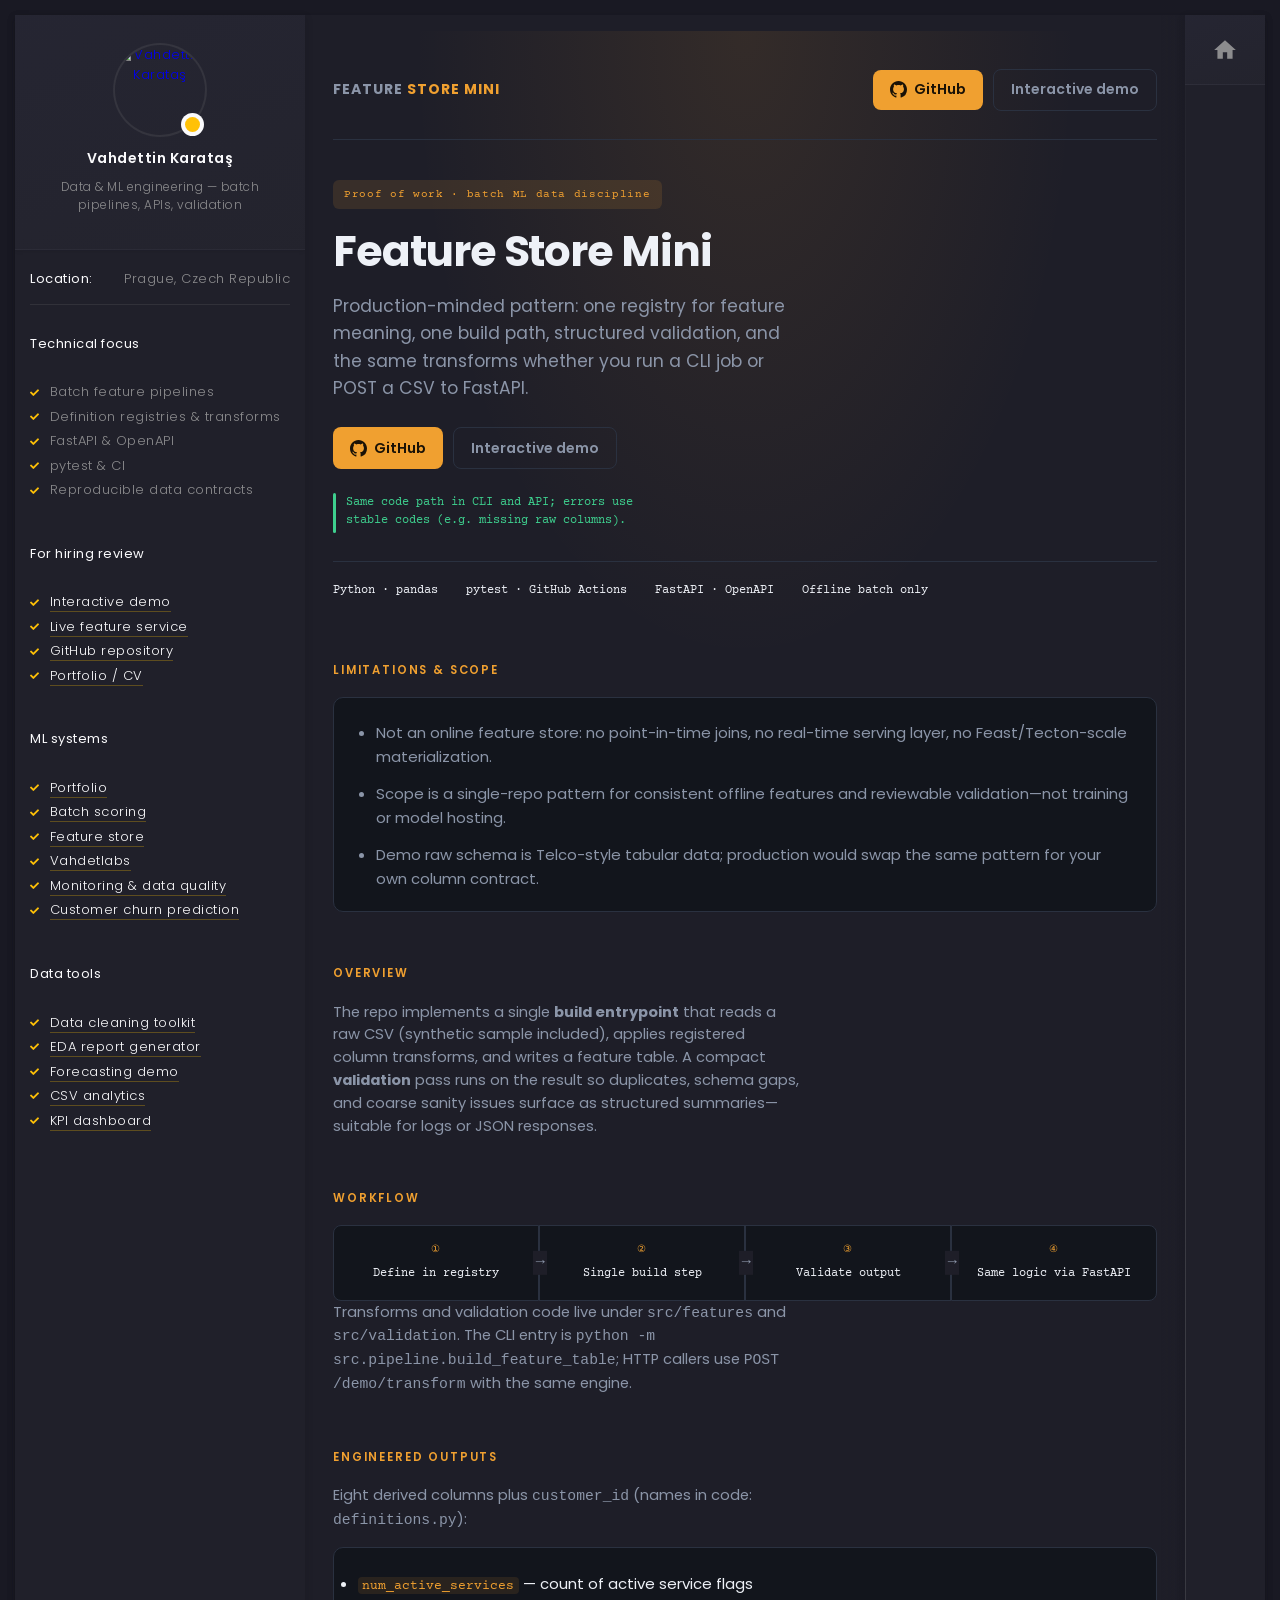
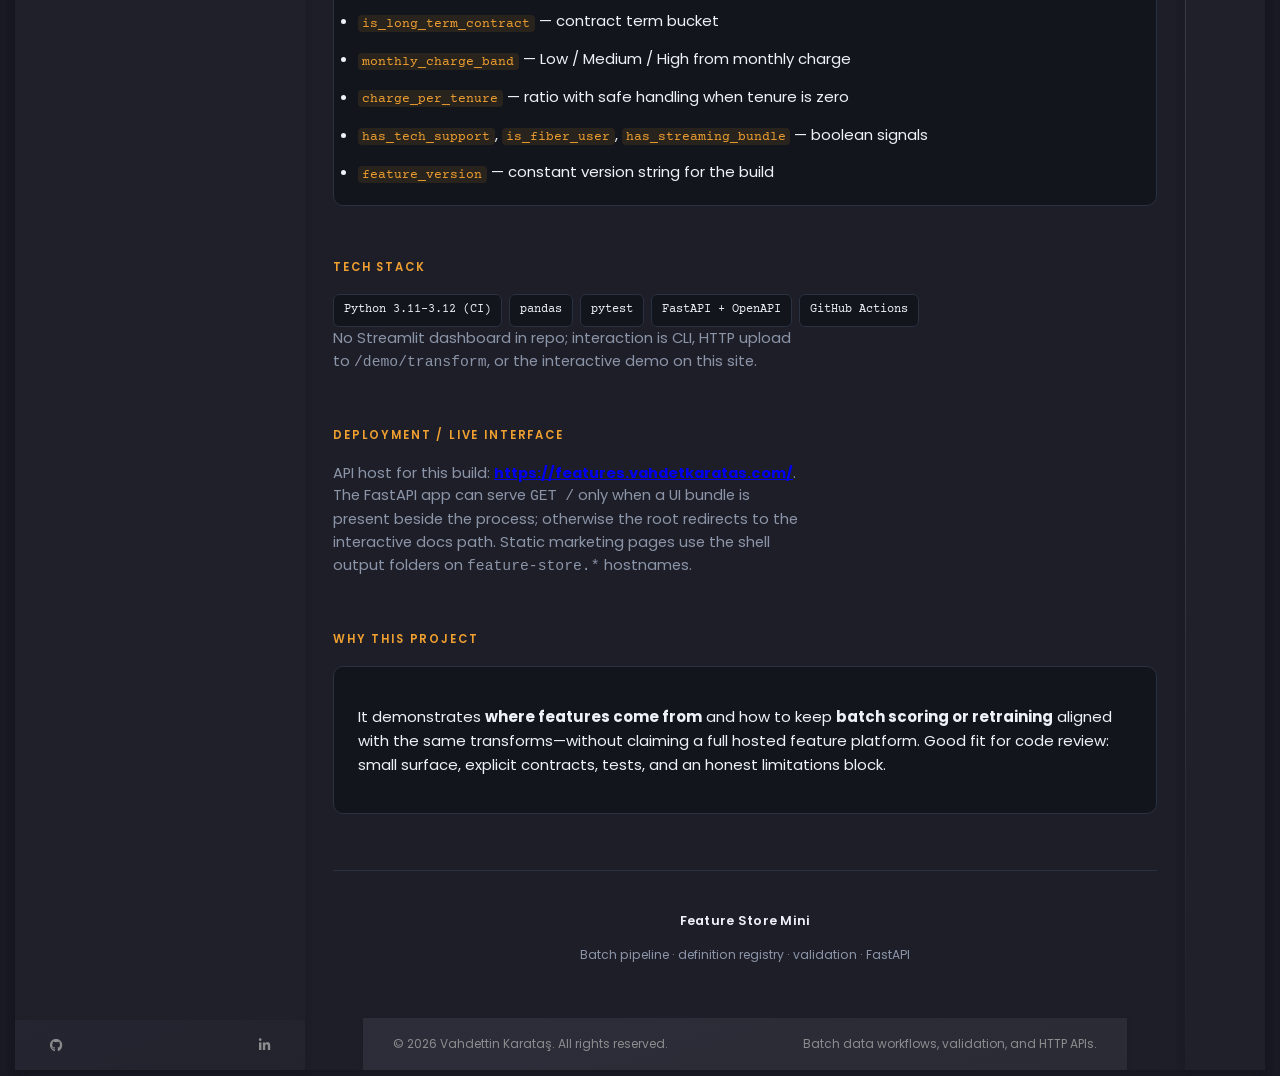
==== commit ede8fdb9: "s3" ====
--- a/layout-shell/index.html
+++ b/layout-shell/index.html
@@ -6,13 +6,6 @@
   <meta name="description" content="Batch feature pipeline with a shared definition registry, pandas transforms, validation checks, FastAPI catalog and transform endpoint, and pytest CI.">
   <meta name="theme-color" content="#191923">
   <title>Feature Store Mini — batch feature workflow</title>
-  <base id="shellAssetBase" href="/layout-shell/">
-  <script>
-  (function () {
-    var b = document.getElementById("shellAssetBase");
-    if (b && location.protocol === "file:") b.href = "./";
-  })();
-  </script>
   <link rel="icon" href="favicon.svg" type="image/svg+xml">
   <link rel="shortcut icon" href="favicon.svg" type="image/svg+xml">
   <link rel="preconnect" href="https://fonts.googleapis.com">
@@ -21,6 +14,7 @@
   <link rel="stylesheet" href="https://cdnjs.cloudflare.com/ajax/libs/font-awesome/5.15.4/css/all.min.css" crossorigin="anonymous" referrerpolicy="no-referrer">
   <link rel="stylesheet" href="shell.css">
   <link rel="stylesheet" href="demo-content.css">
+  
 </head>
 <body>
   <div class="shell-outer">
@@ -71,8 +65,8 @@
             <div class="art-knowledge-block p-30-15">
               <h6 class="mb-15">For hiring review</h6>
               <ul class="art-knowledge-list p-15-0">
-                <li><a href="https://features.vahdetkaratas.com/" target="_blank" rel="noopener noreferrer">Live feature service</a></li>
-<li><a href="https://features.vahdetkaratas.com/docs" target="_blank" rel="noopener noreferrer">Feature API (OpenAPI)</a></li>
+                <li><a href="portfolio-demo.html">Interactive demo</a></li>
+<li><a href="https://features.vahdetkaratas.com/" target="_blank" rel="noopener noreferrer">Live feature service</a></li>
 <li><a href="https://github.com/vahdetkaratas/feature-store-mini-system" target="_blank" rel="noopener noreferrer">GitHub repository</a></li>
 <li><a href="https://vahdetkaratas.com/" target="_blank" rel="noopener noreferrer">Portfolio / CV</a></li>
               </ul>
@@ -108,24 +102,25 @@
                 <div class="wrap">
                   <header>
                     <div class="logo" id="top">Feature <span>store mini</span></div>
-                    <div class="nav-actions">
-                      <a class="btn btn-primary" href="https://github.com/vahdetkaratas/feature-store-mini-system" target="_blank" rel="noopener noreferrer"><svg viewBox="0 0 24 24" aria-hidden="true"><path d="M12 0C5.37 0 0 5.37 0 12c0 5.31 3.435 9.795 8.205 11.385.6.105.825-.255.825-.57 0-.285-.015-1.23-.015-2.235-3.015.555-3.795-.735-4.035-1.41-.135-.345-.72-1.41-1.23-1.695-.42-.225-1.02-.78-.015-.795.945-.015 1.62.87 1.845 1.23 1.08 1.815 2.805 1.305 3.495.99.105-.78.42-1.305.765-1.605-2.67-.3-5.46-1.335-5.46-5.925 0-1.305.465-2.385 1.23-3.225-.12-.3-.54-1.53.12-3.18 0 0 1.005-.315 3.3 1.23.96-.27 1.98-.405 3-.405s2.04.135 3 .405c2.295-1.56 3.3-1.23 3.3-1.23.66 1.65.24 2.88.12 3.18.765.84 1.23 1.905 1.23 3.225 0 4.605-2.805 5.625-5.475 5.925.435.375.81 1.095.81 2.22 0 1.605-.015 2.895-.015 3.3 0 .315.225.69.825.57A12.02 12.02 0 0024 12c0-6.63-5.37-12-12-12z"/></svg>GitHub</a>
-<a class="btn btn-ghost" href="https://features.vahdetkaratas.com/" target="_blank" rel="noopener noreferrer">Live service</a>
-<a class="btn btn-ghost" href="https://features.vahdetkaratas.com/docs" target="_blank" rel="noopener noreferrer">OpenAPI</a>
+                    <div class="batch-header-tools">
+                      
+                      <div class="nav-actions">
+                        <a class="btn btn-primary" href="https://github.com/vahdetkaratas/feature-store-mini-system" target="_blank" rel="noopener noreferrer"><svg viewBox="0 0 24 24" aria-hidden="true"><path d="M12 0C5.37 0 0 5.37 0 12c0 5.31 3.435 9.795 8.205 11.385.6.105.825-.255.825-.57 0-.285-.015-1.23-.015-2.235-3.015.555-3.795-.735-4.035-1.41-.135-.345-.72-1.41-1.23-1.695-.42-.225-1.02-.78-.015-.795.945-.015 1.62.87 1.845 1.23 1.08 1.815 2.805 1.305 3.495.99.105-.78.42-1.305.765-1.605-2.67-.3-5.46-1.335-5.46-5.925 0-1.305.465-2.385 1.23-3.225-.12-.3-.54-1.53.12-3.18 0 0 1.005-.315 3.3 1.23.96-.27 1.98-.405 3-.405s2.04.135 3 .405c2.295-1.56 3.3-1.23 3.3-1.23.66 1.65.24 2.88.12 3.18.765.84 1.23 1.905 1.23 3.225 0 4.605-2.805 5.625-5.475 5.925.435.375.81 1.095.81 2.22 0 1.605-.015 2.895-.015 3.3 0 .315.225.69.825.57A12.02 12.02 0 0024 12c0-6.63-5.37-12-12-12z"/></svg>GitHub</a>
+<a class="btn btn-ghost" href="portfolio-demo.html">Interactive demo</a>
+                      </div>
                     </div>
                   </header>
 
                   <div id="main">
-                    <section class="hero">
+                                        <section class="hero">
                       <span class="hero-badge">Proof of work · batch ML data discipline</span>
                       <h1>Feature Store Mini</h1>
                       <p class="hero-lead">Production-minded pattern: one registry for feature meaning, one build path, structured validation, and the same transforms whether you run a CLI job or POST a CSV to FastAPI.</p>
                       <div class="hero-cta">
                         <a class="btn btn-primary" href="https://github.com/vahdetkaratas/feature-store-mini-system" target="_blank" rel="noopener noreferrer"><svg viewBox="0 0 24 24" aria-hidden="true"><path d="M12 0C5.37 0 0 5.37 0 12c0 5.31 3.435 9.795 8.205 11.385.6.105.825-.255.825-.57 0-.285-.015-1.23-.015-2.235-3.015.555-3.795-.735-4.035-1.41-.135-.345-.72-1.41-1.23-1.695-.42-.225-1.02-.78-.015-.795.945-.015 1.62.87 1.845 1.23 1.08 1.815 2.805 1.305 3.495.99.105-.78.42-1.305.765-1.605-2.67-.3-5.46-1.335-5.46-5.925 0-1.305.465-2.385 1.23-3.225-.12-.3-.54-1.53.12-3.18 0 0 1.005-.315 3.3 1.23.96-.27 1.98-.405 3-.405s2.04.135 3 .405c2.295-1.56 3.3-1.23 3.3-1.23.66 1.65.24 2.88.12 3.18.765.84 1.23 1.905 1.23 3.225 0 4.605-2.805 5.625-5.475 5.925.435.375.81 1.095.81 2.22 0 1.605-.015 2.895-.015 3.3 0 .315.225.69.825.57A12.02 12.02 0 0024 12c0-6.63-5.37-12-12-12z"/></svg>GitHub</a>
-<a class="btn btn-ghost" href="https://features.vahdetkaratas.com/" target="_blank" rel="noopener noreferrer">Live service</a>
-<a class="btn btn-ghost" href="https://features.vahdetkaratas.com/docs" target="_blank" rel="noopener noreferrer">OpenAPI</a>
+<a class="btn btn-ghost" href="portfolio-demo.html">Interactive demo</a>
                       </div>
-                      <p class="hero-note">Same code path in CLI and API; errors use stable codes (e.g. missing raw columns). OpenAPI documents the live service.</p>
+                      <p class="hero-note">Same code path in CLI and API; errors use stable codes (e.g. missing raw columns).</p>
                       <div class="metrics" aria-label="Project facts">
                         <div><span>Python · pandas</span></div>
 <div><span>pytest · GitHub Actions</span></div>
@@ -137,6 +132,7 @@
                     <section id="scope" aria-labelledby="h-scope"><h2 id="h-scope">Limitations &amp; scope</h2><div class="pitch"><ul><li>Not an online feature store: no point-in-time joins, no real-time serving layer, no Feast/Tecton-scale materialization.</li>
 <li>Scope is a single-repo pattern for consistent offline features and reviewable validation—not training or model hosting.</li>
 <li>Demo raw schema is Telco-style tabular data; production would swap the same pattern for your own column contract.</li></ul></div></section>
+
 
                     <section class="proj-section" id="overview">
   <h2>Overview</h2>
@@ -194,13 +190,13 @@
     <span class="tag">FastAPI + OpenAPI</span>
     <span class="tag">GitHub Actions</span>
   </div>
-  <p class="proj-section-intro">No Streamlit dashboard in repo; interaction is CLI, HTTP upload to <code>/demo/transform</code>, or Swagger.</p>
+  <p class="proj-section-intro">No Streamlit dashboard in repo; interaction is CLI, HTTP upload to <code>/demo/transform</code>, or the interactive demo on this site.</p>
 </section>
 
 <section class="proj-section" id="deployment">
   <h2>Deployment / live interface</h2>
   <p class="proj-section-intro">
-    API host for this build: <strong><a href="https://features.vahdetkaratas.com/" target="_blank" rel="noopener noreferrer">https://features.vahdetkaratas.com/</a></strong> · <a href="https://features.vahdetkaratas.com/docs" target="_blank" rel="noopener noreferrer">OpenAPI</a>. The FastAPI app can serve <code>GET /</code> only when a UI bundle is present beside the process; otherwise the root redirects to <code>/docs</code>. Static marketing pages use the shell output folders on <code>feature-store.*</code> hostnames.
+    API host for this build: <strong><a href="https://features.vahdetkaratas.com/" target="_blank" rel="noopener noreferrer">https://features.vahdetkaratas.com/</a></strong>. The FastAPI app can serve <code>GET /</code> only when a UI bundle is present beside the process; otherwise the root redirects to the interactive docs path. Static marketing pages use the shell output folders on <code>feature-store.*</code> hostnames.
   </p>
 </section>
 
--- a/layout-shell/demo-content.css
+++ b/layout-shell/demo-content.css
@@ -66,6 +66,15 @@
   padding: 1.35rem 0 1.75rem;
   border-bottom: 1px solid var(--border);
 }
+.batch-page header .batch-header-tools {
+  display: flex;
+  flex-wrap: wrap;
+  align-items: center;
+  justify-content: flex-end;
+  gap: 0.65rem;
+  flex: 1;
+  min-width: 0;
+}
 .batch-page .logo {
   font-weight: 700;
   font-size: 0.88rem;
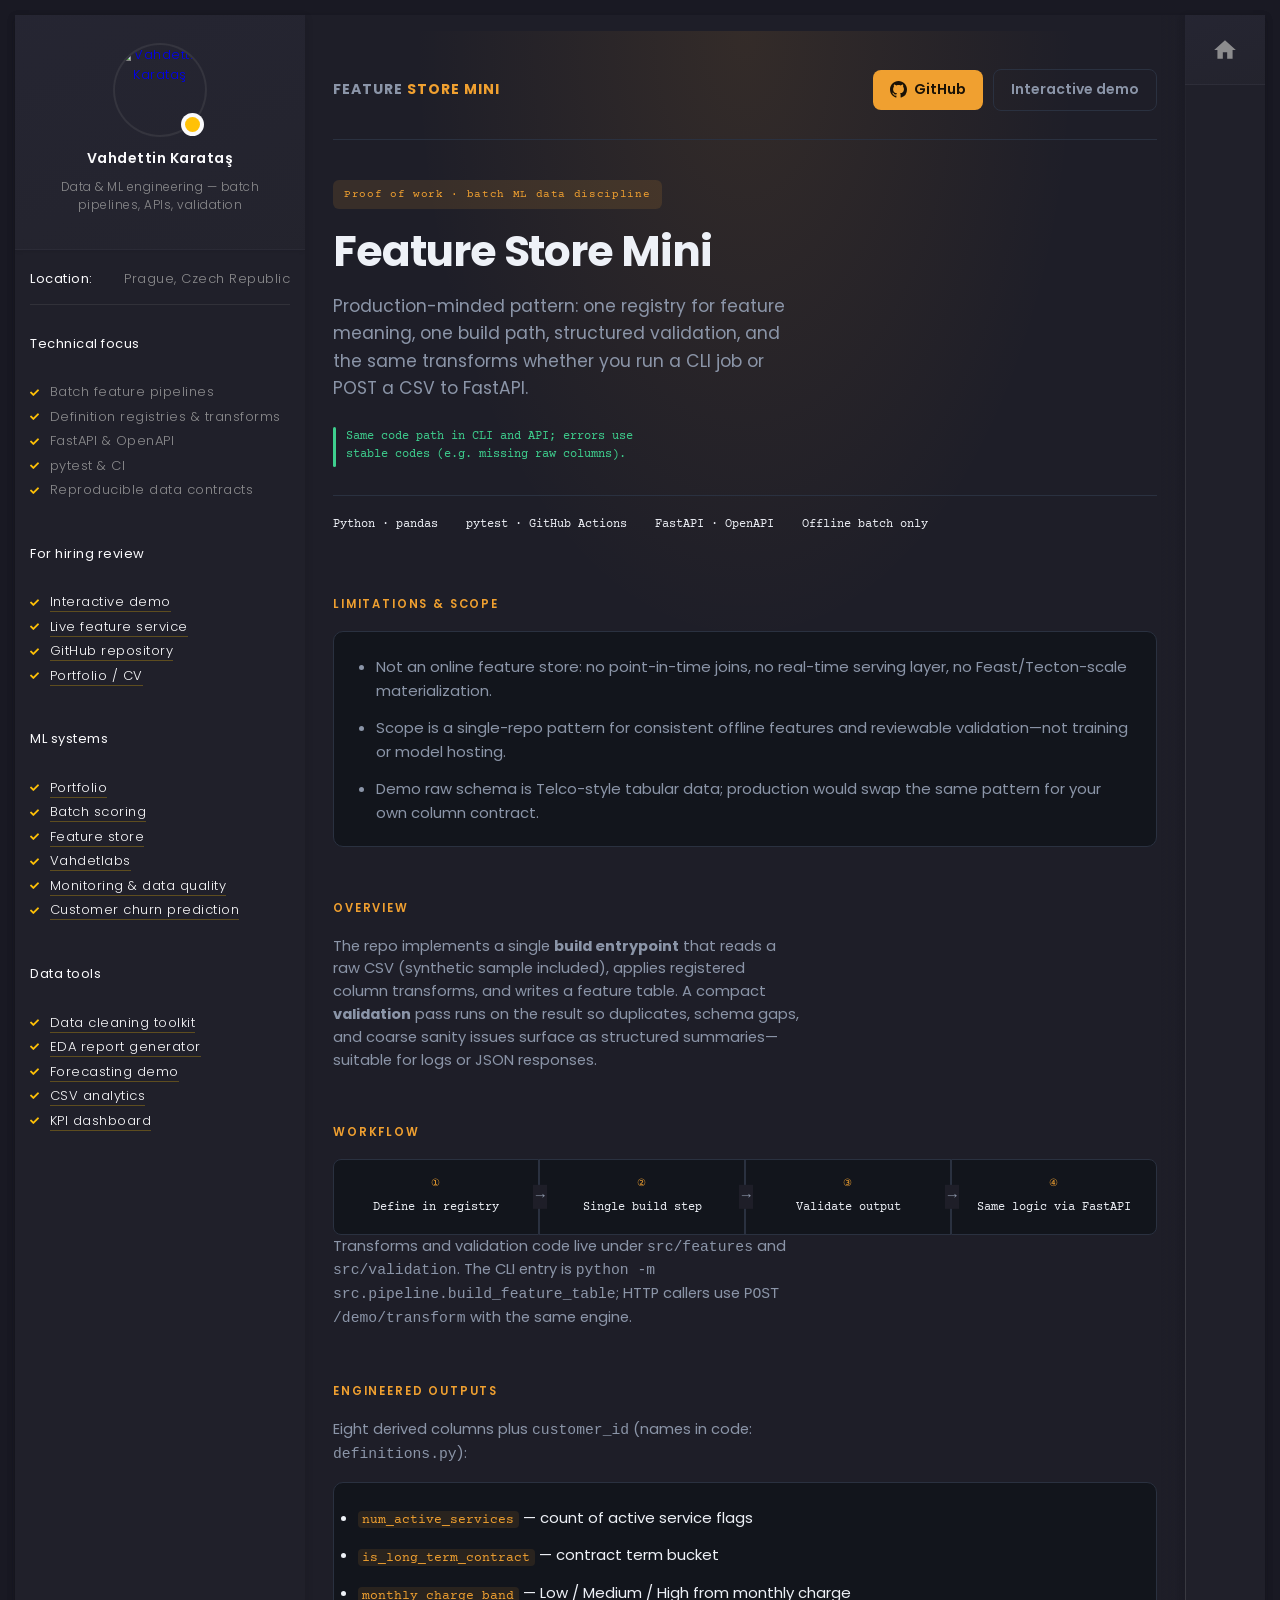
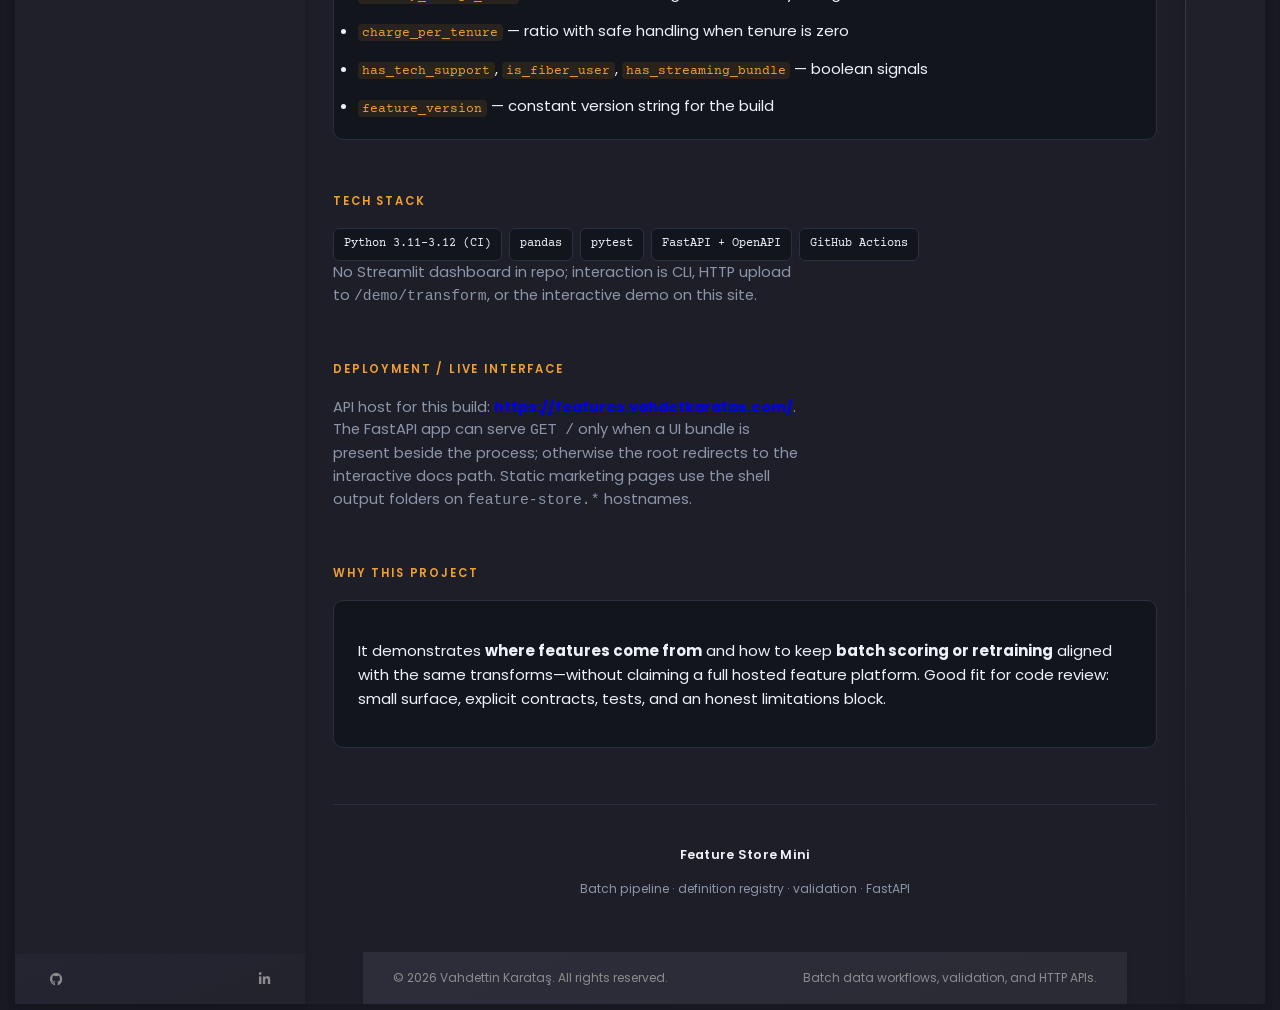
==== commit bad18ca6: "z1" ====
--- a/layout-shell/index.html
+++ b/layout-shell/index.html
@@ -86,7 +86,7 @@
 
           <div class="art-ls-social">
             <a href="https://github.com/vahdetkaratas" target="_blank" rel="noopener noreferrer" title="GitHub" aria-label="GitHub"><i class="fab fa-github" aria-hidden="true"></i></a>
-<a href="https://linkedin.com/in/vahdetkaratas" target="_blank" rel="noopener noreferrer" title="LinkedIn" aria-label="LinkedIn"><i class="fab fa-linkedin-in" aria-hidden="true"></i></a>
+<a href="https://www.linkedin.com/in/vahdettin-karatas/" target="_blank" rel="noopener noreferrer" title="LinkedIn" aria-label="LinkedIn"><i class="fab fa-linkedin-in" aria-hidden="true"></i></a>
           </div>
         </div>
       </div>
@@ -116,10 +116,6 @@
                       <span class="hero-badge">Proof of work · batch ML data discipline</span>
                       <h1>Feature Store Mini</h1>
                       <p class="hero-lead">Production-minded pattern: one registry for feature meaning, one build path, structured validation, and the same transforms whether you run a CLI job or POST a CSV to FastAPI.</p>
-                      <div class="hero-cta">
-                        <a class="btn btn-primary" href="https://github.com/vahdetkaratas/feature-store-mini-system" target="_blank" rel="noopener noreferrer"><svg viewBox="0 0 24 24" aria-hidden="true"><path d="M12 0C5.37 0 0 5.37 0 12c0 5.31 3.435 9.795 8.205 11.385.6.105.825-.255.825-.57 0-.285-.015-1.23-.015-2.235-3.015.555-3.795-.735-4.035-1.41-.135-.345-.72-1.41-1.23-1.695-.42-.225-1.02-.78-.015-.795.945-.015 1.62.87 1.845 1.23 1.08 1.815 2.805 1.305 3.495.99.105-.78.42-1.305.765-1.605-2.67-.3-5.46-1.335-5.46-5.925 0-1.305.465-2.385 1.23-3.225-.12-.3-.54-1.53.12-3.18 0 0 1.005-.315 3.3 1.23.96-.27 1.98-.405 3-.405s2.04.135 3 .405c2.295-1.56 3.3-1.23 3.3-1.23.66 1.65.24 2.88.12 3.18.765.84 1.23 1.905 1.23 3.225 0 4.605-2.805 5.625-5.475 5.925.435.375.81 1.095.81 2.22 0 1.605-.015 2.895-.015 3.3 0 .315.225.69.825.57A12.02 12.02 0 0024 12c0-6.63-5.37-12-12-12z"/></svg>GitHub</a>
-<a class="btn btn-ghost" href="portfolio-demo.html">Interactive demo</a>
-                      </div>
                       <p class="hero-note">Same code path in CLI and API; errors use stable codes (e.g. missing raw columns).</p>
                       <div class="metrics" aria-label="Project facts">
                         <div><span>Python · pandas</span></div>
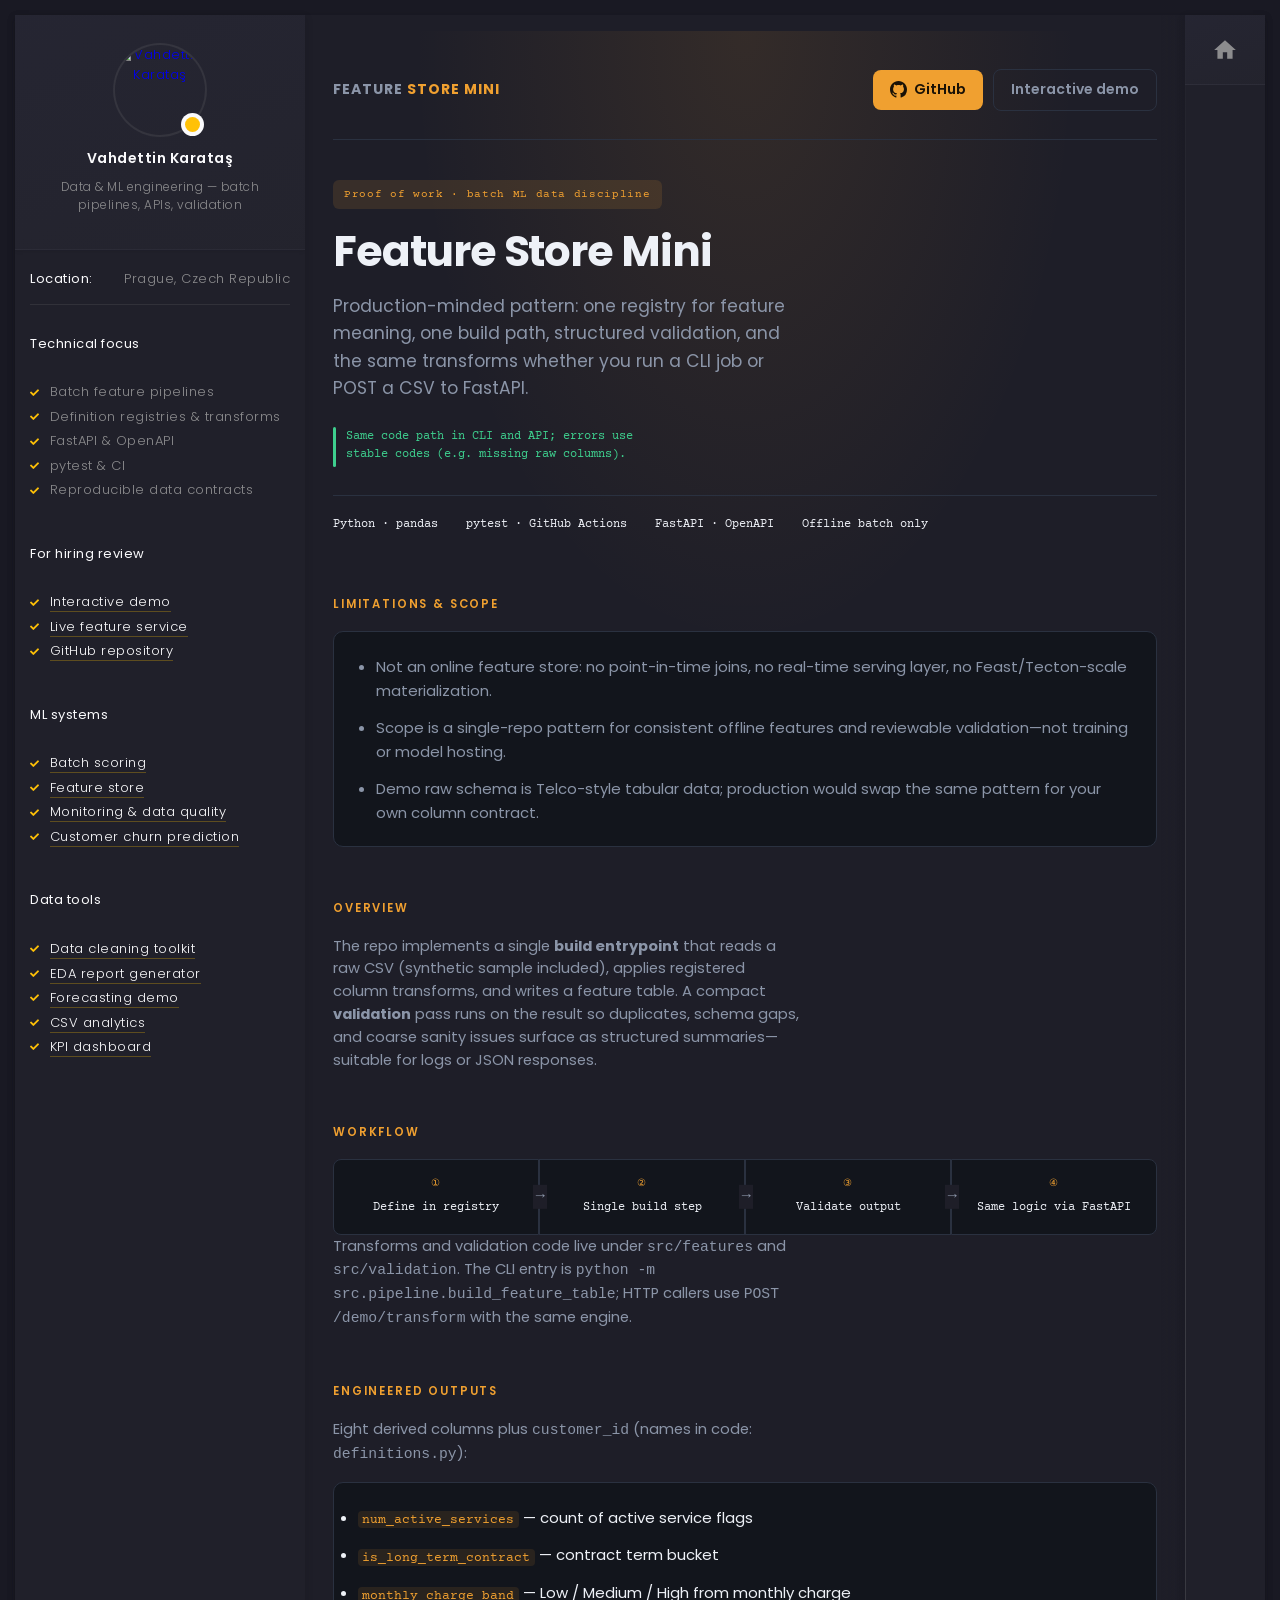
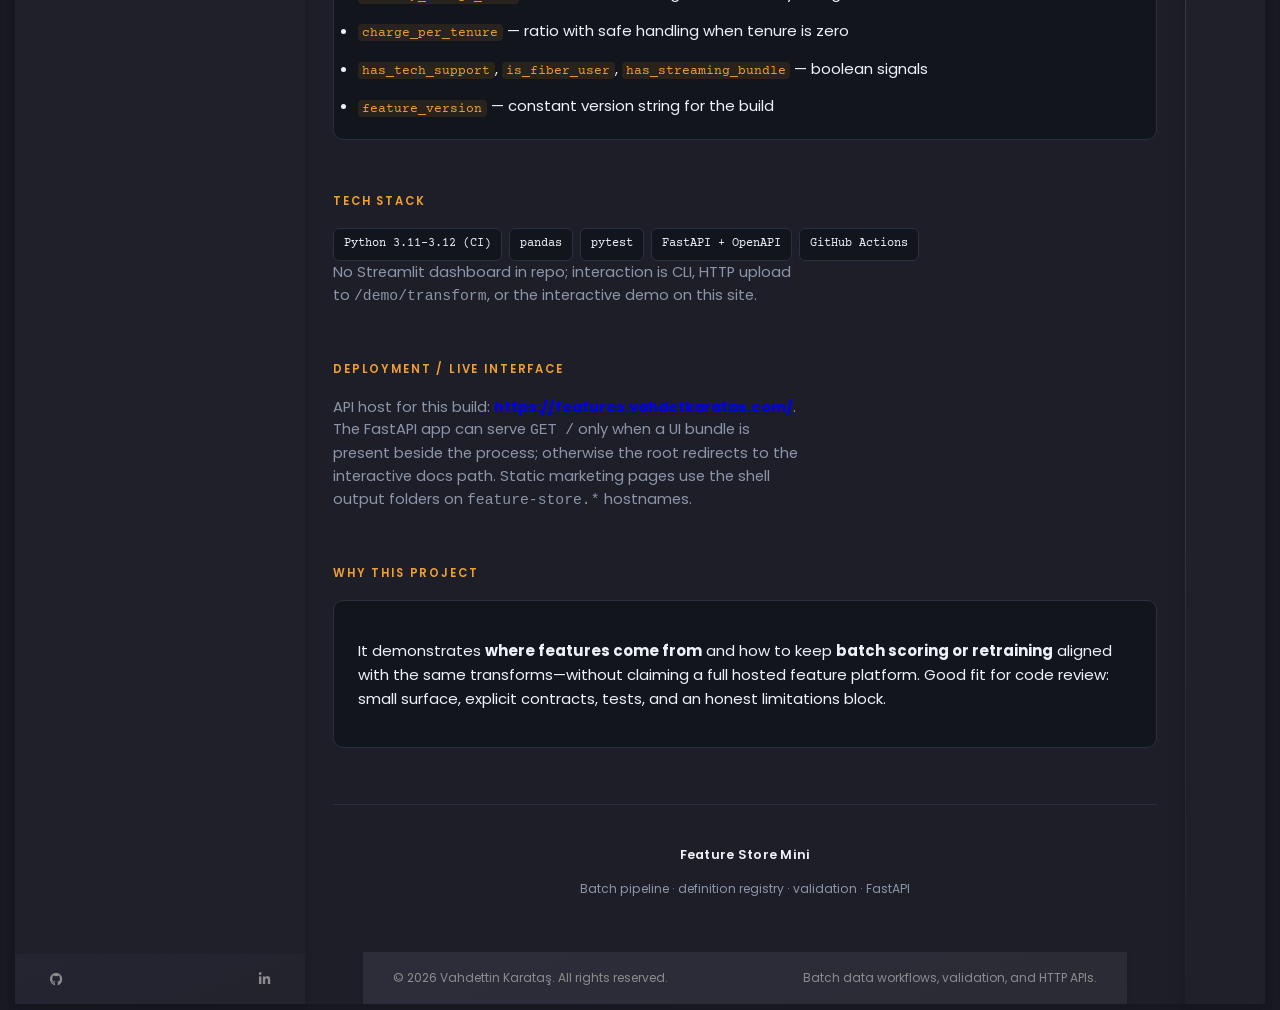
==== commit 723c313d: "z2" ====
--- a/layout-shell/index.html
+++ b/layout-shell/index.html
@@ -29,7 +29,7 @@
 
           <div class="art-header">
             <div class="art-avatar">
-              <a href="https://vahdetkaratas.com/" class="art-avatar-curtain">
+              <a href="https://github.com/vahdetkaratas" class="art-avatar-curtain">
                 <img src="https://vahdetkaratas.com/img/face-1.jpg" alt="Vahdettin Karataş" width="90" height="90">
                 <i class="fas fa-expand" aria-hidden="true"></i>
               </a>
@@ -37,7 +37,7 @@
                 <div class="art-available-lamp"></div>
               </div>
             </div>
-            <h5 class="art-name mb-10"><a href="https://vahdetkaratas.com/">Vahdettin Karataş</a></h5>
+            <h5 class="art-name mb-10"><a href="https://github.com/vahdetkaratas">Vahdettin Karataş</a></h5>
             <div class="art-sm-text">Data &amp; ML engineering — batch pipelines, APIs, validation</div>
             
           </div>
@@ -68,14 +68,11 @@
                 <li><a href="portfolio-demo.html">Interactive demo</a></li>
 <li><a href="https://features.vahdetkaratas.com/" target="_blank" rel="noopener noreferrer">Live feature service</a></li>
 <li><a href="https://github.com/vahdetkaratas/feature-store-mini-system" target="_blank" rel="noopener noreferrer">GitHub repository</a></li>
-<li><a href="https://vahdetkaratas.com/" target="_blank" rel="noopener noreferrer">Portfolio / CV</a></li>
               </ul>
             </div>
 
-            <div class="art-knowledge-block p-30-15"><h6 class="mb-15">ML systems</h6><ul class="art-knowledge-list p-15-0"><li><a href="https://vahdetkaratas.com/portfolio" target="_blank" rel="noopener noreferrer">Portfolio</a></li>
-<li><a href="https://batch-scoring.vahdetlabs.com/" target="_blank" rel="noopener noreferrer">Batch scoring</a></li>
+            <div class="art-knowledge-block p-30-15"><h6 class="mb-15">ML systems</h6><ul class="art-knowledge-list p-15-0"><li><a href="https://batch-scoring.vahdetlabs.com/" target="_blank" rel="noopener noreferrer">Batch scoring</a></li>
 <li><a href="https://feature-store.vahdetlabs.com/" target="_blank" rel="noopener noreferrer">Feature store</a></li>
-<li><a href="https://vahdetlabs.com/" target="_blank" rel="noopener noreferrer">Vahdetlabs</a></li>
 <li><a href="https://monitoring.vahdetlabs.com/" target="_blank" rel="noopener noreferrer">Monitoring &amp; data quality</a></li>
 <li><a href="https://churn.vahdetlabs.com/" target="_blank" rel="noopener noreferrer">Customer churn prediction</a></li></ul></div><div class="art-knowledge-block p-30-15"><h6 class="mb-15">Data tools</h6><ul class="art-knowledge-list p-15-0"><li><a href="https://data-cleaning.vahdetlabs.com/" target="_blank" rel="noopener noreferrer">Data cleaning toolkit</a></li>
 <li><a href="https://eda-report.vahdetlabs.com/" target="_blank" rel="noopener noreferrer">EDA report generator</a></li>
@@ -224,9 +221,9 @@
           </main>
         </div>
 
-        <aside class="shell-rail" aria-label="Portfolio">
+        <aside class="shell-rail" aria-label="GitHub">
           <div class="shell-rail-header">
-            <a class="shell-rail-home" href="https://vahdetkaratas.com/" id="shellHomeLink" title="Portfolio home" aria-label="Portfolio home">
+            <a class="shell-rail-home" href="https://github.com/vahdetkaratas" id="shellHomeLink" title="GitHub profile" aria-label="GitHub profile">
               <svg viewBox="0 0 24 24" aria-hidden="true" class="shell-rail-home-icon">
                 <path fill="currentColor" d="M10 20v-6h4v6h5v-8h3L12 3 2 12h3v8h5z"/>
               </svg>
